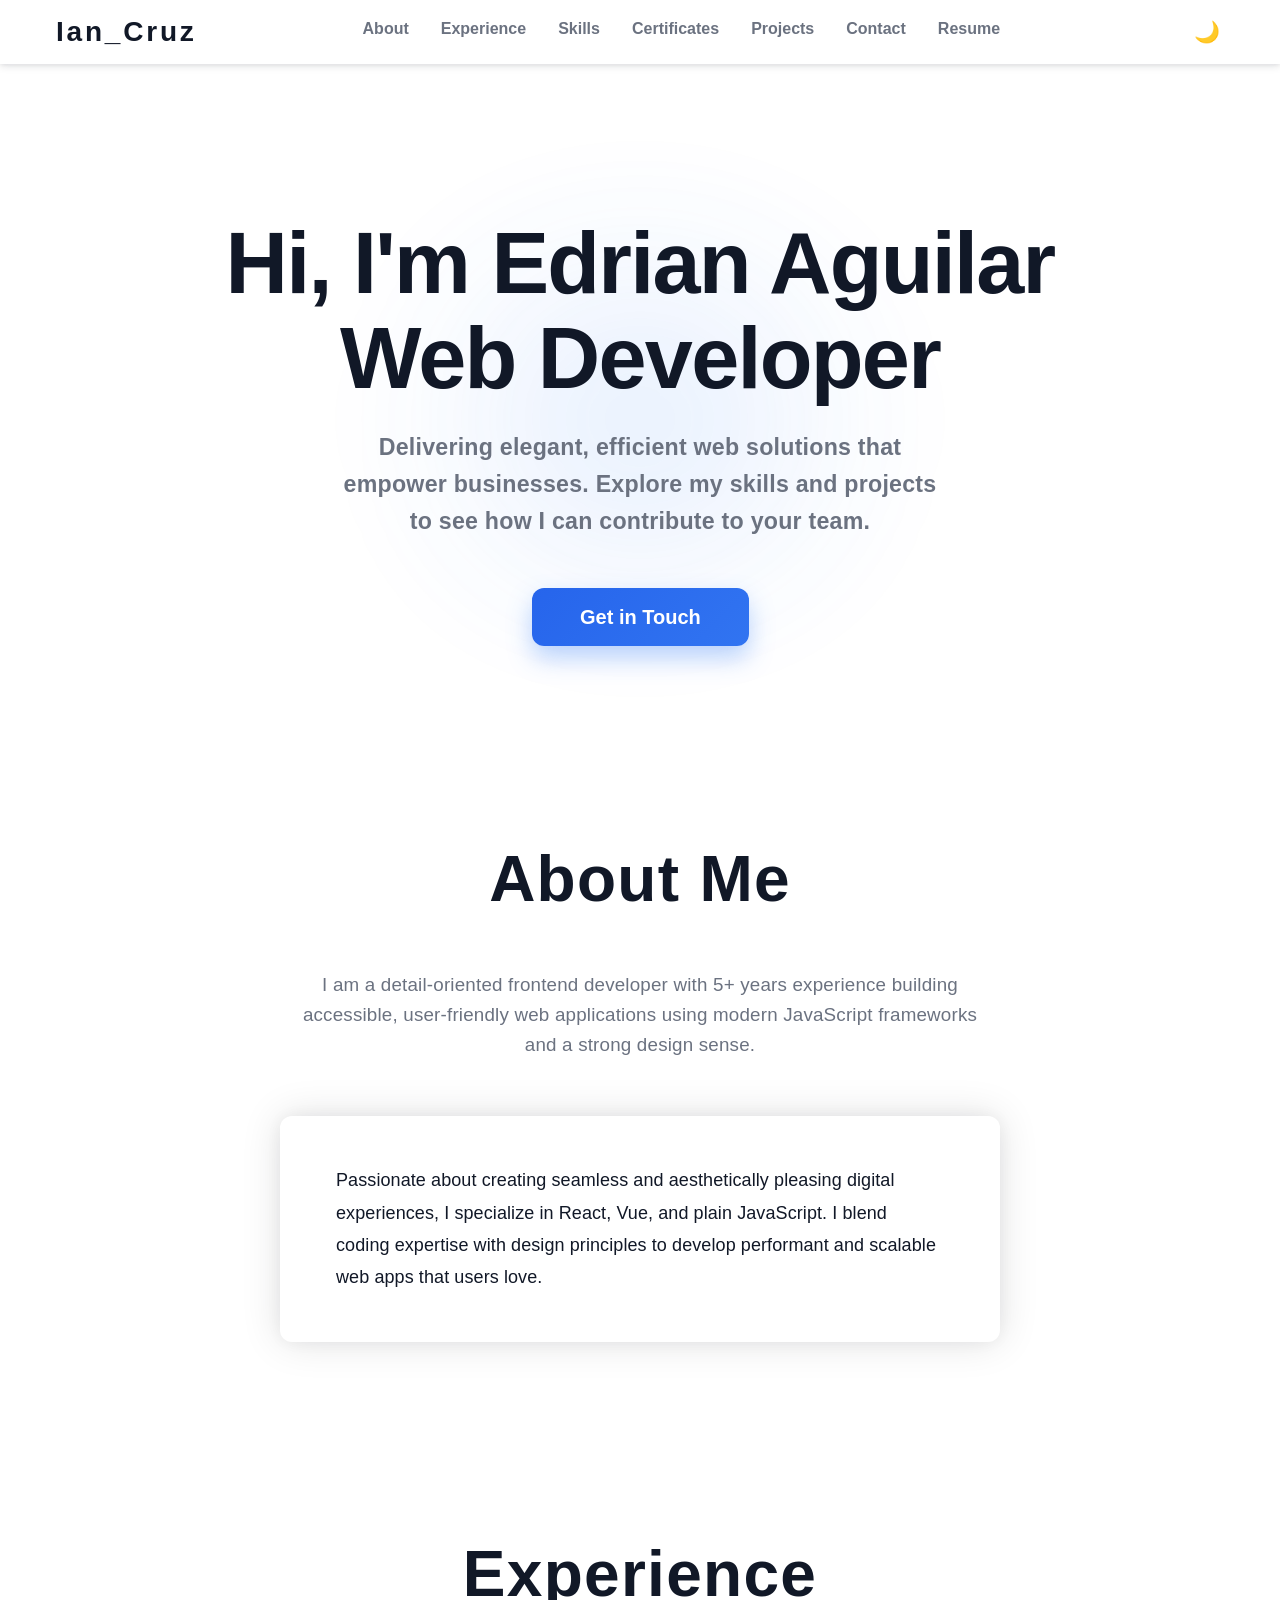
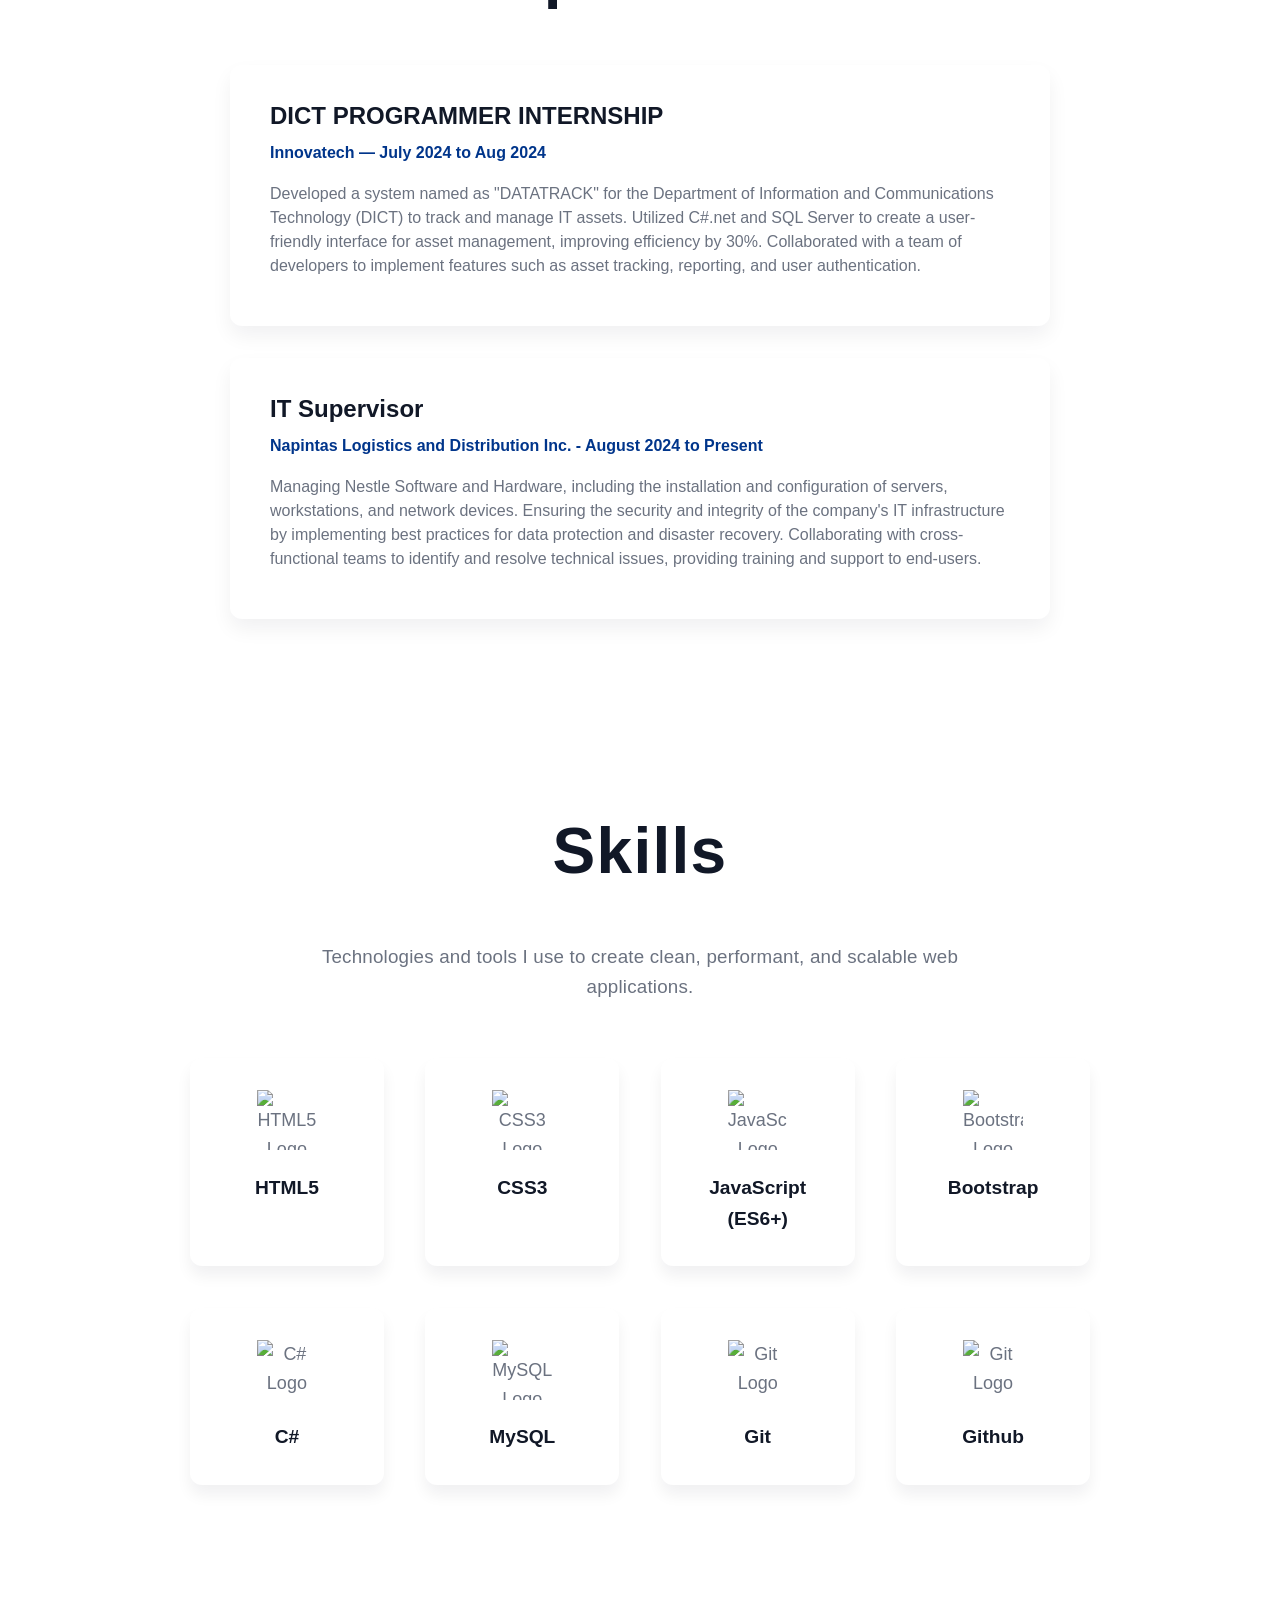
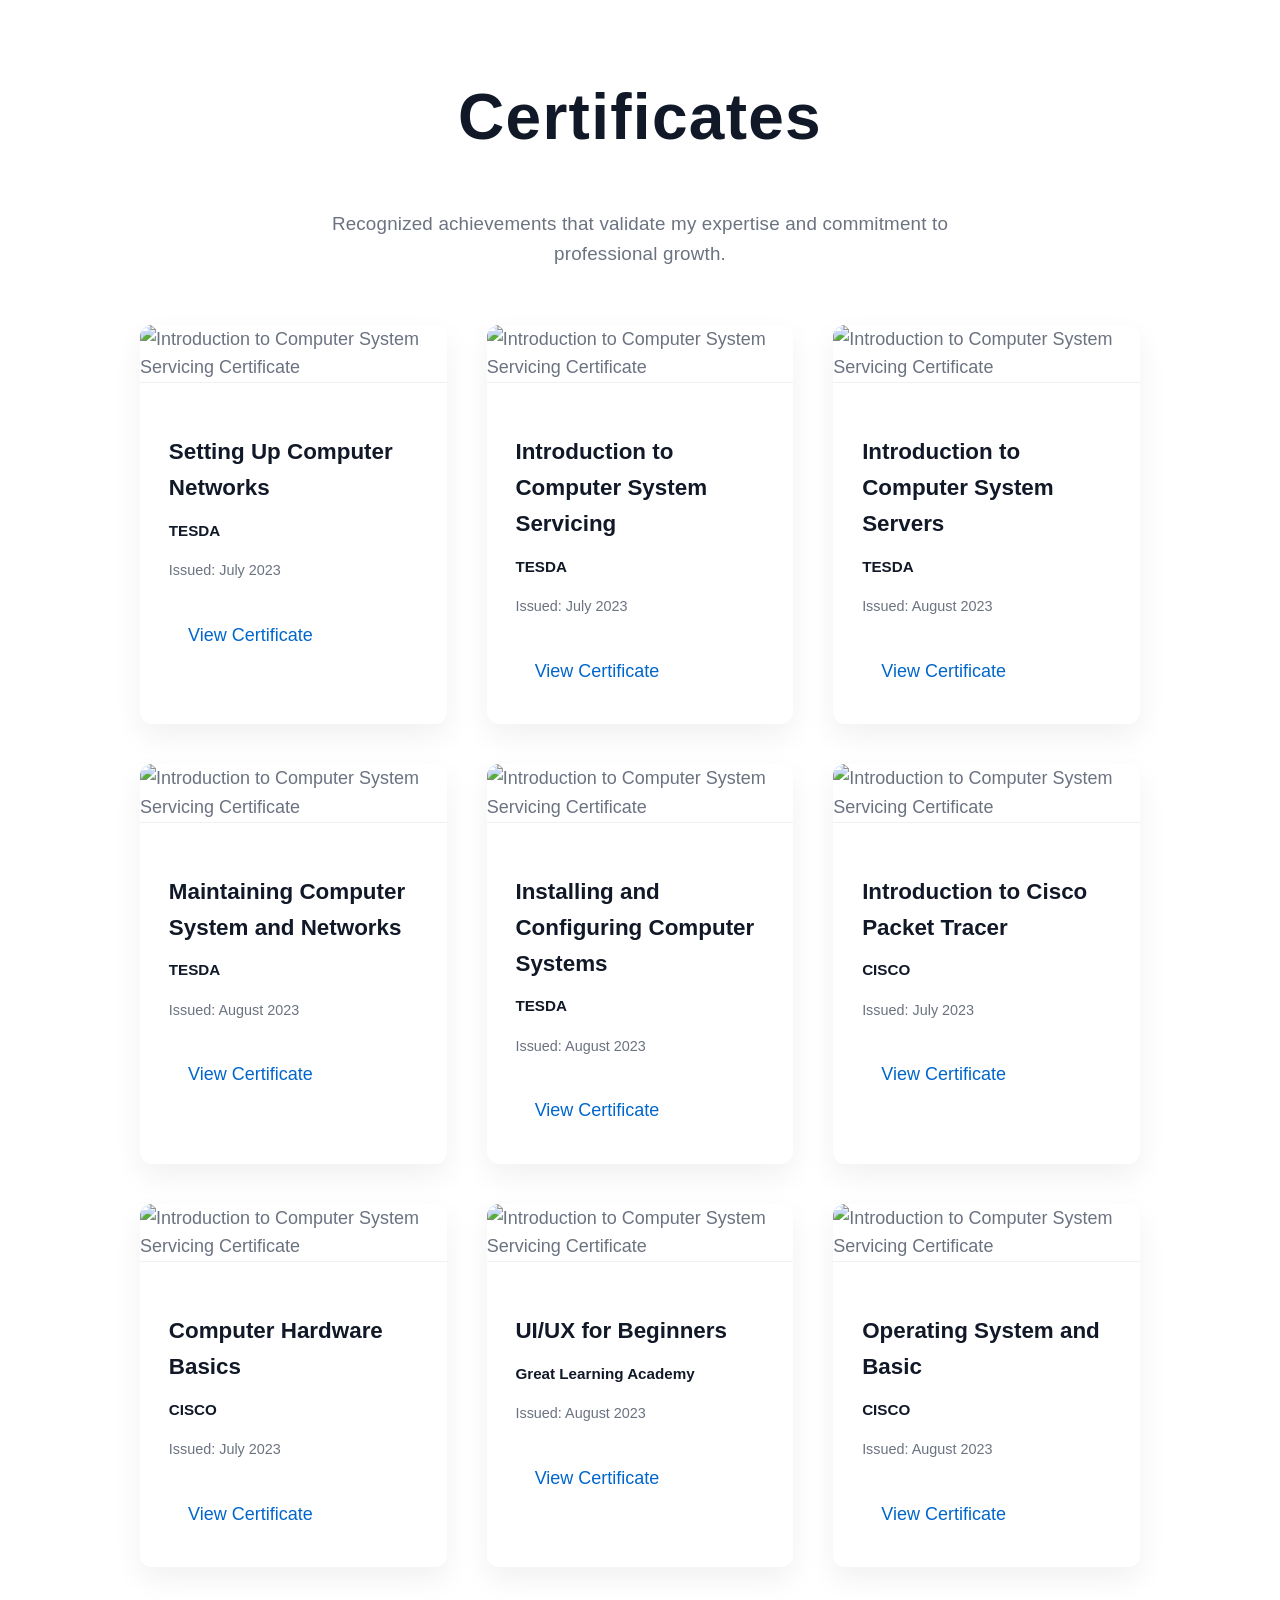
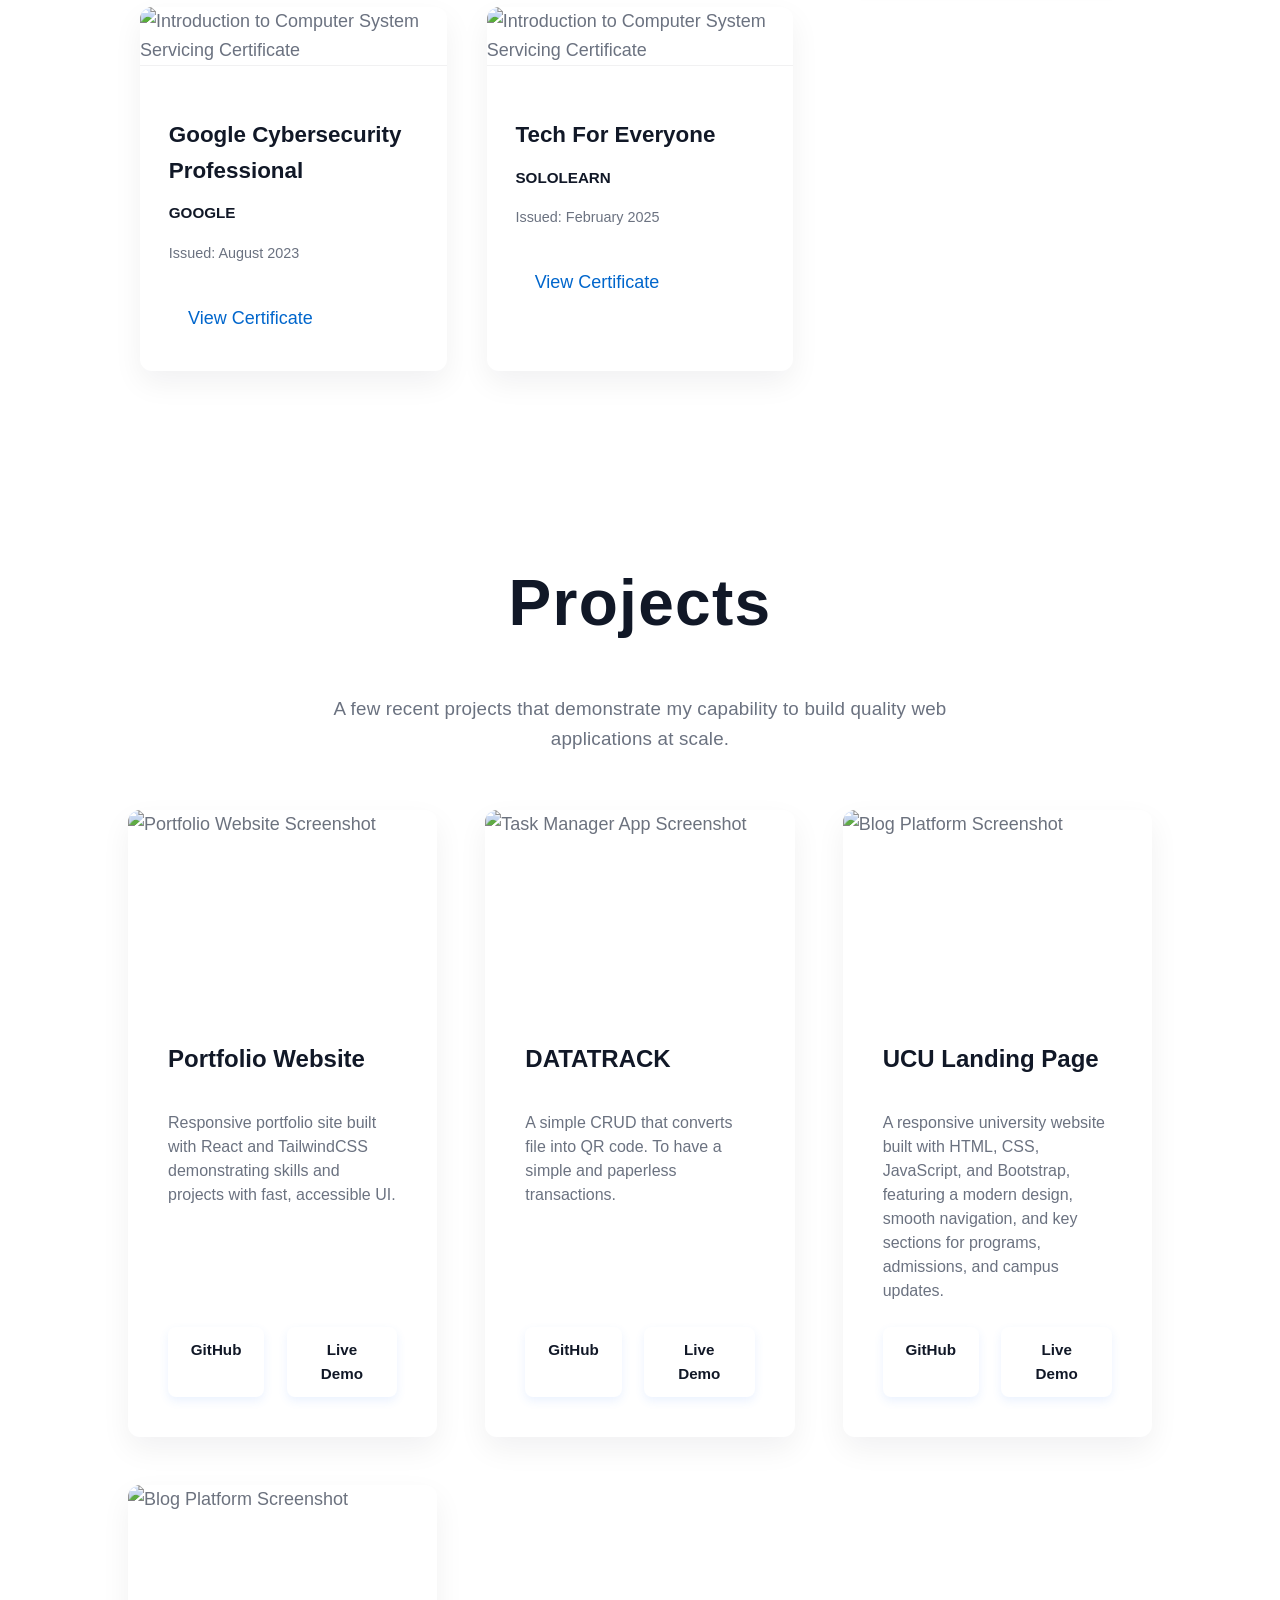
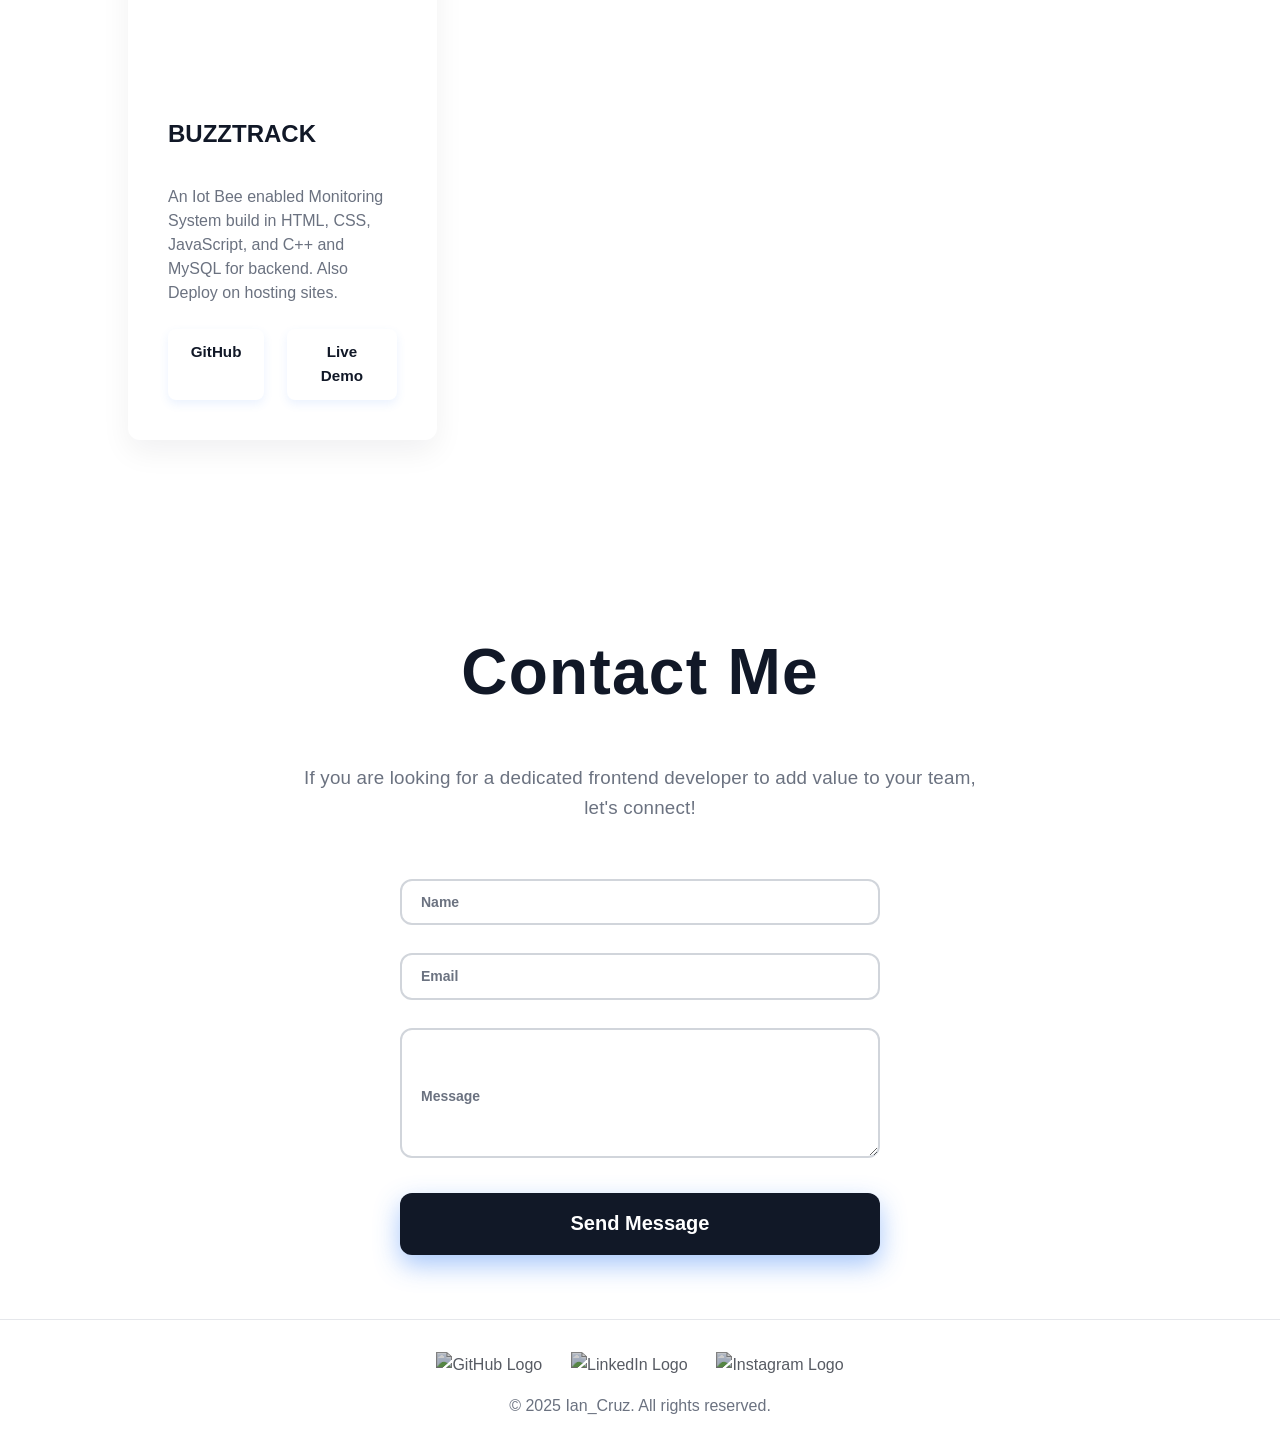
==== index.html @ 170558cf "Add files via upload" ====
<!DOCTYPE html>
<html lang="en">
<head>
  <meta charset="UTF-8" />
  <meta name="viewport" content="width=device-width, initial-scale=1" />
  <title>Edrian Aguilar Portfolio</title>
  <link rel="stylesheet" href="style.css">
  <style>

  </style>
</head>
<body>
  <!-- Scroll Progress Bar -->
  <div id="progress-bar"></div>

  <!-- Particle Background -->
  <div class="particle-background"></div>

  <header>
    <nav role="navigation" aria-label="Primary Navigation">
      <div class="logo" tabindex="0">Ian_Cruz</div>
      <div class="nav-links">
        <a href="#about" tabindex="0">About</a>
        <a href="#experience" tabindex="0">Experience</a>
        <a href="#skills" tabindex="0">Skills</a>
        <a href="#certificates" tabindex="0">Certificates</a>
        <a href="#projects" tabindex="0">Projects</a>
        <a href="#contact" tabindex="0">Contact</a>
        <a href="Resume.html">Resume</a>

      </div>
      <button class="theme-toggle" aria-label="Toggle dark/light theme" title="Toggle dark/light theme" type="button" id="themeToggle" aria-pressed="false">🌙</button>
    </nav>
  </header>

  <main>
    <section class="hero container" id="hero" role="region" aria-label="Hero Section">
      <h1>Hi, I'm Edrian Aguilar <br> Web Developer</h1>
      <p>Delivering elegant, efficient web solutions that empower businesses. Explore my skills and projects to see how I can contribute to your team.</p>
      <button class="btn-primary" onclick="document.getElementById('contact').scrollIntoView({behavior: 'smooth'})" aria-label="Contact Me Button">Get in Touch</button>
    </section>

    <section id="about" role="region" aria-label="About Me Section" tabindex="0">
      <h2>About Me</h2>
      <p class="section-description">I am a detail-oriented frontend developer with 5+ years experience building accessible, user-friendly web applications using modern JavaScript frameworks and a strong design sense.</p>
      <div class="about-card" tabindex="0">
        Passionate about creating seamless and aesthetically pleasing digital experiences, I specialize in React, Vue, and plain JavaScript. I blend coding expertise with design principles to develop performant and scalable web apps that users love.
      </div>
    </section>

    <section id="experience" role="region" aria-label="Professional Experience Section" tabindex="0">
      <h2>Experience</h2>
      <div class="experience-grid">
        <article class="experience-card" tabindex="0">
          <div class="experience-title">DICT PROGRAMMER INTERNSHIP</div>
          <div class="experience-subtitle">Innovatech — July 2024 to Aug 2024</div>
          <p class="experience-desc">
            Developed a system named as "DATATRACK" for the Department of Information and Communications Technology (DICT) to track and manage IT assets. Utilized C#.net and SQL Server to create a user-friendly interface for asset management, improving efficiency by 30%. Collaborated with a team of developers to implement features such as asset tracking, reporting, and user authentication.
          </p>
        </article>
        <article class="experience-card" tabindex="0">
          <div class="experience-title">IT Supervisor</div>
          <div class="experience-subtitle">Napintas Logistics and Distribution Inc. - August 2024 to Present</div>
          <p class="experience-desc">
            Managing Nestle Software and Hardware, including the installation and configuration of servers, workstations, and network devices. Ensuring the security and integrity of the company's IT infrastructure by implementing best practices for data protection and disaster recovery. Collaborating with cross-functional teams to identify and resolve technical issues, providing training and support to end-users.
          </p>
        </article>
      </div>
    </section>
    <!-- Skills Section -->
    <section id="skills" role="region" aria-label="Skills Section" tabindex="0">
      <h2>Skills</h2>
      <p class="section-description">Technologies and tools I use to create clean, performant, and scalable web applications.</p>
      <div class="skills-grid" aria-live="polite">
        <div class="skill-card" tabindex="0" aria-label="Skill: HTML5">
          <img src="Images/LOGO/html-5.png" alt="HTML5 Logo" class="skill-icon">
          <div class="skill-name">HTML5</div>
        </div>
        <div class="skill-card" tabindex="0" aria-label="Skill: CSS3">
          <img src="Images/LOGO/css-3.png" alt="CSS3 Logo" class="skill-icon">
          <div class="skill-name">CSS3</div>
        </div>
        <div class="skill-card" tabindex="0" aria-label="Skill: JavaScript">
            <img src="Images/LOGO/js.png" alt="JavaScript Logo" class="skill-icon">
            <div class="skill-name">JavaScript (ES6+)</div>
          </div>
          <div class="skill-card" tabindex="0" aria-label="Skill: Bootstrap">
            <img src="Images/LOGO/bootstrap.png" alt="Bootstrap Logo" class="skill-icon">
            <div class="skill-name">Bootstrap</div>
          </div>
          <div class="skill-card" tabindex="0" aria-label="Skill: C#">
            <img src="Images/LOGO/c-sharp.png" alt="C# Logo" class="skill-icon">
            <div class="skill-name">C#</div>
          </div>
          <div class="skill-card" tabindex="0" aria-label="Skill: MySQL">
            <img src="Images/LOGO/mysql.png" alt="MySQL Logo" class="skill-icon">
            <div class="skill-name">MySQL</div>
          </div>
          <div class="skill-card" tabindex="0" aria-label="Skill: Git">
            <img src="Images/LOGO/git.png" alt="Git Logo" class="skill-icon">
            <div class="skill-name">Git</div>
          </div>
          <div class="skill-card" tabindex="0" aria-label="Skill: Git">
            <img src="Images/LOGO//github1.png" alt="Git Logo" class="skill-icon">
            <div class="skill-name">Github</div>
          </div>

    </section>
    <!-- Certificates Section -->
    <section id="certificates" role="region" aria-label="Certificates Section" tabindex="0">
      <h2>Certificates</h2>
      <p class="section-description">Recognized achievements that validate my expertise and commitment to professional growth.</p>
      <div class="certificates-grid" aria-live="polite">
      <article class="certificate-card" tabindex="0">
        <img src="Images/CERTIFICATES/Setting Up Computer Networks.jpg" alt="Introduction to Computer System Servicing Certificate" class="certificate-image" loading="lazy">
        <div class="certificate-content">
          <h3 class="certificate-title">Setting Up Computer Networks</h3>
          <div class="certificate-issuer">
            <span>TESDA</span>
          </div>
          <div class="certificate-date">Issued: July 2023</div>
          <a href="#" class="certificate-link view-certificate" data-image="Images/CERTIFICATES/Setting Up Computer Networks.jpg" data-title="Setting Up Computer Networks" data-issuer="TESDA" data-date="July 2023">View Certificate</a>
        </div>
      </article>
    
      <article class="certificate-card" tabindex="0">
        <img src="Images/CERTIFICATES/CSS.jpg" alt="Introduction to Computer System Servicing Certificate" class="certificate-image" loading="lazy">
        <div class="certificate-content">
          <h3 class="certificate-title">Introduction to Computer System Servicing</h3>
          <div class="certificate-issuer">
            <span>TESDA</span>
          </div>
          <div class="certificate-date">Issued: July 2023</div>
          <a href="#" class="certificate-link view-certificate" data-image="Images/CERTIFICATES/CSS.jpg" data-title="Introduction to Computer System Servicing" data-issuer="TESDA" data-date="July 2023">View Certificate</a>
        </div>
      </article>

      <article class="certificate-card" tabindex="0">
        <img src="Images/CERTIFICATES/Setting Up Computer Servers.jpg" alt="Introduction to Computer System Servicing Certificate" class="certificate-image" loading="lazy">
        <div class="certificate-content">
          <h3 class="certificate-title">Introduction to Computer System Servers</h3>
          <div class="certificate-issuer">
            <span>TESDA</span>
          </div>
          <div class="certificate-date">Issued: August 2023</div>
          <a href="#" class="certificate-link view-certificate" data-image="Images/CERTIFICATES/Setting Up Computer Servers.jpg" data-title="Introduction to Computer System Servers" data-issuer="TESDA" data-date="August 2023">View Certificate</a>
        </div>
      </article>

      <article class="certificate-card" tabindex="0">
        <img src="Images/CERTIFICATES/Maintaining Computer Systems.jpg" alt="Introduction to Computer System Servicing Certificate" class="certificate-image" loading="lazy">
        <div class="certificate-content">
          <h3 class="certificate-title">Maintaining Computer System and Networks</h3>
          <div class="certificate-issuer">
            <span>TESDA</span>
          </div>
          <div class="certificate-date">Issued: August 2023</div>
          <a href="#" class="certificate-link view-certificate" data-image="Images/CERTIFICATES/Maintaining Computer Systems.jpg" data-title="Maintaining Computer System and Networks" data-issuer="TESDA" data-date="August 2023">View Certificate</a>
        </div>
      </article>

      <article class="certificate-card" tabindex="0">
        <img src="Images/CERTIFICATES/Maintaining Computer Systems.jpg" alt="Introduction to Computer System Servicing Certificate" class="certificate-image" loading="lazy">
        <div class="certificate-content">
          <h3 class="certificate-title">Installing and Configuring Computer Systems</h3>
          <div class="certificate-issuer">
            <span>TESDA</span>
          </div>
          <div class="certificate-date">Issued: August 2023</div>
          <a href="#" class="certificate-link view-certificate" data-image="Images/CERTIFICATES/Maintaining Computer Systems.jpg" data-title="Installing and Configuring Computer Systems" data-issuer="TESDA" data-date="August 2023">View Certificate</a>
        </div>
      </article>
  
      <article class="certificate-card" tabindex="0">
        <img src="Images/CERTIFICATES/Introduction_to_Packet_Tracer_certificate_edrian-aguilar-lorma-edu_33f2a6fe-d48c-4f5b-aa4d-b4c667b31a2c_page-0001.jpg" alt="Introduction to Computer System Servicing Certificate" class="certificate-image" loading="lazy">
        <div class="certificate-content">
          <h3 class="certificate-title">Introduction to Cisco Packet Tracer</h3>
          <div class="certificate-issuer">
            <span>CISCO</span>
          </div>
          <div class="certificate-date">Issued: July 2023</div>
          <a href="#" class="certificate-link view-certificate" data-image="Images/CERTIFICATES/Introduction_to_Packet_Tracer_certificate_edrian-aguilar-lorma-edu_33f2a6fe-d48c-4f5b-aa4d-b4c667b31a2c_page-0001.jpg" data-title="Introduction to Cisco Packet Tracer" data-issuer="CISCO" data-date="July 2023">View Certificate</a>
        </div>
      </article>
      
      <article class="certificate-card" tabindex="0">
        <img src="Images/CERTIFICATES/Computer_Hardware_Basics_certificate_edrian-aguilar-lorma-edu_0a683fb4-3116-498e-9bf9-512137d5e52d_page-0001.jpg" alt="Introduction to Computer System Servicing Certificate" class="certificate-image" loading="lazy">
        <div class="certificate-content">
          <h3 class="certificate-title">Computer Hardware Basics</h3>
          <div class="certificate-issuer">
            <span>CISCO</span>
          </div>
          <div class="certificate-date">Issued: July 2023</div>
          <a href="#" class="certificate-link view-certificate" data-image="Images/CERTIFICATES/Computer_Hardware_Basics_certificate_edrian-aguilar-lorma-edu_0a683fb4-3116-498e-9bf9-512137d5e52d_page-0001.jpg" data-title="Computer Hardware Basics" data-issuer="CISCO" data-date="July 2023">View Certificate</a>
        </div>
      </article>

      <article class="certificate-card" tabindex="0">
        <img src="Images/CERTIFICATES/UIUX.jpg" alt="Introduction to Computer System Servicing Certificate" class="certificate-image" loading="lazy">
        <div class="certificate-content">
          <h3 class="certificate-title">UI/UX for Beginners</h3>
          <div class="certificate-issuer">
            <span>Great Learning Academy</span>
          </div>
          <div class="certificate-date">Issued: August 2023</div>
          <a href="#" class="certificate-link view-certificate" data-image="Images/CERTIFICATES/UIUX.jpg" data-title="UI/UX for Beginners" data-issuer="Great Learning Academy" data-date="August 2023">View Certificate</a>
        </div>
      </article>

      <article class="certificate-card" tabindex="0">
        <img src="Images/CERTIFICATES/OperatingSystemsBasicsUpdate20250323-26-9rfta1_page-0001.jpg" alt="Introduction to Computer System Servicing Certificate" class="certificate-image" loading="lazy">
        <div class="certificate-content">
          <h3 class="certificate-title">Operating System and Basic</h3>
          <div class="certificate-issuer">
            <span>CISCO</span>
          </div>
          <div class="certificate-date">Issued: August 2023</div>
          <a href="#" class="certificate-link view-certificate" data-image="Images/CERTIFICATES/OperatingSystemsBasicsUpdate20250323-26-9rfta1_page-0001.jpg" data-title="Operating System and Basic" data-issuer="TESDA" data-date="March 2025">View Certificate</a>
        </div>
      </article>

      <article class="certificate-card" tabindex="0">
        <img src="Images/CERTIFICATES/Google Cybersecurity Professional Certificate _page-0001.jpg" alt="Introduction to Computer System Servicing Certificate" class="certificate-image" loading="lazy">
        <div class="certificate-content">
          <h3 class="certificate-title">Google Cybersecurity Professional</h3>
          <div class="certificate-issuer">
            <span>GOOGLE</span>
          </div>
          <div class="certificate-date">Issued: August 2023</div>
          <a href="#" class="certificate-link view-certificate" data-image="Images/CERTIFICATES/Google Cybersecurity Professional Certificate _page-0001.jpg" data-title="Google Cybersecurity Professional" data-issuer="TESDA" data-date="March 2023">View Certificate</a>
        </div>
      </article>

      <article class="certificate-card" tabindex="0">
        <img src="Images/CERTIFICATES/TEXH FOR EVERYONE.JPG" alt="Introduction to Computer System Servicing Certificate" class="certificate-image" loading="lazy">
        <div class="certificate-content">
          <h3 class="certificate-title">Tech For Everyone</h3>
          <div class="certificate-issuer">
            <span>SOLOLEARN</span>
          </div>
          <div class="certificate-date">Issued: February 2025</div>
          <a href="#" class="certificate-link view-certificate" data-image="Images/CERTIFICATES/TEXH FOR EVERYONE.JPG" data-title="Tech For Everyone" data-issuer="TESDA" data-date="February 2025">View Certificate</a>
        </div>
      </article>

      </div>
    </section>
    <!-- Projects Section -->
    <section id="projects" role="region" aria-label="Projects Section" tabindex="0">
      <h2>Projects</h2>
      <p class="section-description">A few recent projects that demonstrate my capability to build quality web applications at scale.</p>
      <div class="projects-grid" aria-live="polite">
        <article class="project-card" tabindex="0" aria-label="Project: Portfolio Website">
          <img src="Images/FRONT PAGE/Portfoliopng.png" alt="Portfolio Website Screenshot" class="project-image" loading="lazy" />
          <div class="project-content">
            <h3 class="project-title">Portfolio Website</h3>
            <p class="project-desc">Responsive portfolio site built with React and TailwindCSS demonstrating skills and projects with fast, accessible UI.</p>
            <div class="project-links">
              <a href="https://github.com/ed12134/Ian_Base-main/tree/main/Ian_Base-main" target="_blank" rel="noopener" class="project-link" aria-label="View Portfolio Website GitHub Repository">GitHub</a>
              <a href="404.html" target="_blank" rel="noopener" class="project-link" aria-label="Visit Portfolio Website Live Demo">Live Demo</a>
            </div>
          </div>
        </article>

        <article class="project-card" tabindex="0" aria-label="Project: Task Manager App">
          <img src="Images/FRONT PAGE/DATATRACK.png" alt="Task Manager App Screenshot" class="project-image" loading="lazy" />
          <div class="project-content">
            <h3 class="project-title">DATATRACK</h3>
            <p class="project-desc">A simple CRUD that converts file into QR code. To have a simple and paperless transactions.</p>
            <div class="project-links">
              <a href="https://github.com/ed12134/Ian_Base-main/tree/main/Ian_Base-main" target="_blank" rel="noopener" class="project-link" aria-label="View Task Manager App GitHub Repository">GitHub</a>
              <a href="404.html" target="_blank" rel="noopener" class="project-link" aria-label="Visit Task Manager App Live Demo">Live Demo</a>
            </div>
          </div>
        </article>

        <article class="project-card" tabindex="0" aria-label="Project: Blog Platform">
          <img src="Images/FRONT PAGE/UCU MOCKUP.png" alt="Blog Platform Screenshot" class="project-image" loading="lazy" />
          <div class="project-content">
            <h3 class="project-title">UCU Landing Page</h3>
            <p class="project-desc">A responsive university website built with HTML, CSS, JavaScript, and Bootstrap, featuring a modern design, smooth navigation, and key sections for programs, admissions, and campus updates.</p>
            <div class="project-links">
              <a href="https://github.com/johndenzel/firebase-php_full_codes" target="_blank" rel="noopener" class="project-link" aria-label="View Blog Platform GitHub Repository">GitHub</a>
              <a href="404.html" target="_blank" rel="noopener" class="project-link" aria-label="Visit Blog Platform Live Demo">Live Demo</a>
            </div>
          </div>
        </article>
        
        <article class="project-card" tabindex="0" aria-label="Project: Blog Platform">
          <img src="Images/FRONT PAGE/BUZZTRACK.png" alt="Blog Platform Screenshot" class="project-image" loading="lazy" />
          <div class="project-content">
            <h3 class="project-title">BUZZTRACK</h3>
            <p class="project-desc">An Iot Bee enabled Monitoring System build in HTML, CSS, JavaScript, and C++ and MySQL for backend. Also Deploy on hosting sites.</p>
            <div class="project-links">
              <a href="https://github.com/ed12134/BuzzTrack_2024" target="_blank" rel="noopener" class="project-link" aria-label="View Blog Platform GitHub Repository">GitHub</a>
              <a href="404.html" target="_blank" rel="noopener" class="project-link" aria-label="Visit Blog Platform Live Demo">Live Demo</a>
            </div>
          </div>
        </article>
      </div>
    </section>

    <section id="contact" role="region" aria-label="Contact Section" tabindex="0">
      <h2>Contact Me</h2>
      <p class="section-description">If you are looking for a dedicated frontend developer to add value to your team, let's connect!</p>
      <form class="contact-form" onsubmit="handleSubmit(event)" novalidate>
        <div class="form-field">
          <input type="text" id="name" name="name" required placeholder=" " aria-required="true" aria-describedby="nameHelp" />
          <label for="name">Name</label>
        </div>
        <div class="form-field">
          <input type="email" id="email" name="email" required placeholder=" " aria-required="true" aria-describedby="emailHelp" />
          <label for="email">Email</label>
        </div>
        <div class="form-field">
          <textarea id="message" name="message" required placeholder=" " rows="5" aria-required="true" aria-describedby="messageHelp"></textarea>
          <label for="message">Message</label>
        </div>
        <button type="submit" class="btn-submit" aria-label="Send Message Button">Send Message</button>
      </form>
    </section>
  </main>
  <script>
    
// Updated smooth scroll script to exclude external links
    document.querySelectorAll('nav a').forEach(link => {
      link.addEventListener('click', e => {
        // Skip if it's an external link or has target="_blank"
        if (link.href.startsWith('http') || link.target === '_blank' || link.getAttribute('href').startsWith('mailto:')) {
          return;
        }
        
        e.preventDefault();
        const targetId = link.getAttribute('href').substring(1);
        const target = document.getElementById(targetId);
        if (target) {
          target.scrollIntoView({ behavior: 'smooth' });
          target.focus({preventScroll:true});
        }
      });
    });

    // Theme toggler: toggle dark/light theme with localStorage persistence
    const themeToggleBtn = document.getElementById('themeToggle');
    const prefersDarkScheme = window.matchMedia('(prefers-color-scheme: dark)');
    
    function setTheme(theme) {
      if (theme === 'dark') {
        document.documentElement.setAttribute('data-theme', 'dark');
        themeToggleBtn.textContent = '☀️';
        themeToggleBtn.setAttribute('aria-pressed', 'true');
      } else {
        document.documentElement.removeAttribute('data-theme');
        themeToggleBtn.textContent = '🌙';
        themeToggleBtn.setAttribute('aria-pressed', 'false');
      }
      localStorage.setItem('theme', theme);
    }
    
    function toggleTheme() {
      const currentTheme = localStorage.getItem('theme') || 
                         (prefersDarkScheme.matches ? 'dark' : 'light');
      setTheme(currentTheme === 'dark' ? 'light' : 'dark');
    }
    
    // Initialize theme
    const savedTheme = localStorage.getItem('theme');
    if (savedTheme) {
      setTheme(savedTheme);
    } else if (prefersDarkScheme.matches) {
      setTheme('dark');
    } else {
      setTheme('light');
    }
    
    themeToggleBtn.addEventListener('click', toggleTheme);

    // Contact form submission handler
    function handleSubmit(event) {
      event.preventDefault();
      const form = event.target;
      const name = form.name.value.trim();
      const email = form.email.value.trim();
      const message = form.message.value.trim();

      if (!name || !email || !message) {
        alert('Please fill out all fields before submitting.');
        return;
      }

      // Very basic email format validation
      const emailPattern = /^[^\s@]+@[^\s@]+\.[^\s@]+$/;
      if (!emailPattern.test(email)) {
        alert('Please enter a valid email address.');
        return;
      }

      alert('Thank you for reaching out, ' + name + '! Your message has been received.');
      form.reset();
    }
        // Certificate Modal functionality
    document.addEventListener('DOMContentLoaded', function() {
      // Get the modal
      const modal = document.getElementById("certificateModal");
      
      // Get all view certificate buttons
      const viewButtons = document.querySelectorAll(".view-certificate");
      
      // Get the modal elements
      const modalImg = document.getElementById("modalCertificateImage");
      const modalTitle = document.getElementById("modalTitle");
      const modalIssuer = document.getElementById("modalIssuer");
      const modalDate = document.getElementById("modalDate");
      const closeBtn = document.querySelector(".close");
      
      // When user clicks a view certificate button
      viewButtons.forEach(button => {
        button.addEventListener('click', function(e) {
          e.preventDefault();
          modal.style.display = "block";
          modalImg.src = this.getAttribute('data-image');
          modalImg.alt = this.getAttribute('data-title') + ' Certificate';
          modalTitle.textContent = this.getAttribute('data-title');
          modalIssuer.textContent = this.getAttribute('data-issuer');
          modalDate.textContent = this.getAttribute('data-date');
        });
      });
      
      // When user clicks on (x), close the modal
      closeBtn.onclick = function() {
        modal.style.display = "none";
      }
      
      // When user clicks anywhere outside of the modal, close it
      window.onclick = function(event) {
        if (event.target == modal) {
          modal.style.display = "none";
        }
      }
      
      // Close modal when pressing Escape key
      document.addEventListener('keydown', function(event) {
        if (event.key === "Escape" && modal.style.display === "block") {
          modal.style.display = "none";
        }
      });
    });
  </script>

<footer>
  <div class="social-links" role="region" aria-label="Social Media Links">
    <a href="https://github.com/ed12134" target="_blank" rel="noopener" aria-label="GitHub Profile" tabindex="0">
      <img src="Images/LOGO/github1.png" alt="GitHub Logo" class="social-icon">
    </a>
    <a href="https://www.linkedin.com/in/edrian-aguilar-0b2007270/" target="_blank" rel="noopener" aria-label="LinkedIn Profile" tabindex="0">
      <img src="Images/LOGO/linkedin.png" alt="LinkedIn Logo" class="social-icon">
    </a>
    <a href="https://www.instagram.com/ian._cruz/#" target="_blank" rel="noopener" aria-label="Instagram Profile" tabindex="0">
      <img src="Images/LOGO/facebook.png" alt="Instagram Logo" class="social-icon">
    </a>
  </div>
  &copy; 2025 Ian_Cruz. All rights reserved.
</footer>
---- style.css ----
:root {
      --color-bg: #ffffff;
      --color-text-primary: #111827;
      --color-text-secondary: #6b7280;
      --color-accent: #111827;
      --color-accent-hover: #00358b;
      --color-shadow-light: rgba(17, 24, 39, 0.06);
      --color-shadow-dark: rgba(17, 24, 39, 0.12);
      --radius: 12px;
      --transition: 0.3s cubic-bezier(0.4, 0, 0.2, 1);
      --spacing-xl: 5rem;
      --spacing-lg: 4rem;
      --spacing-md: 2.5rem;
      --spacing-sm: 1rem;
      --max-width: 1200px;

      --font-heading: 'Poppins', -apple-system  , BlinkMacSystemFont, 'Segoe UI', Roboto, Oxygen,
        Ubuntu, Cantarell, 'Open Sans', 'Helvetica Neue', sans-serif;
      --font-body: 'Inter', -apple-system, BlinkMacSystemFont, 'Segoe UI', Roboto,
        Oxygen, Ubuntu, Cantarell, 'Open Sans', 'Helvetica Neue', sans-serif;
    }
    html[data-theme="dark"] {
      --color-bg: #111827;
      --color-text-primary: #40658a;
      --color-text-secondary: #9ca3af;
      --color-accent: #3b82f6;
      --color-accent-hover: #2c78d4;
      --color-shadow-light: rgba(65, 57, 57, 0.06);
      --color-shadow-dark: rgba(191, 168, 168, 0.12);
    }

    @import url('https://fonts.googleapis.com/css2?family=Inter&family=Poppins:wght@600;700;800&display=swap');

    /* Reset & Base */
    *, *::before, *::after {
      box-sizing: border-box;
    }

    body {
      margin: 0;
      background: var(--color-bg);
      color: var(--color-text-secondary);
      font-family: var(--font-body);
      font-size: 18px;
      line-height: 1.6;
      -webkit-font-smoothing: antialiased;
      -moz-osx-font-smoothing: grayscale;
      transition: background-color var(--transition), color var(--transition);
    }

    a {
      color: inherit;
      text-decoration: none;
      transition: color var(--transition);
      outline-offset: 3px;
    }
    a:hover,
    a:focus {
      color: var(--color-accent-hover);
      outline: 2px solid var(--color-accent-hover);
      outline-offset: 4px;
    }

    /* Container */
    .container {
      max-width: var(--max-width);
      margin-left: auto;
      margin-right: auto;
      padding-left: 1rem;
      padding-right: 1rem;
    }

    /* Header */
    header {
      position: sticky;
      top: 0;
      background: var(--color-bg);
      box-shadow: 0 1px 4px var(--color-shadow-light), 0 2px 8px var(--color-shadow-dark);
      z-index: 1000;
      font-family: var(--font-heading);
      user-select: none;
    }
    nav {
      display: flex;
      justify-content: space-between;
      align-items: center;
      height: 64px;
      padding: 0 1rem;
      max-width: var(--max-width);
      margin: 0 auto;
    }
    .logo {
      font-weight: 800;
      font-size: 1.75rem;
      color: var(--color-accent);
      letter-spacing: 0.1em;
      cursor: default;
    }
    .nav-links {
      display: flex;
      gap: 2rem;
      font-weight: 700;
      font-size: 1rem;
      color: var(--color-text-secondary);
    }
    .nav-links a {
      position: relative;
      padding-bottom: 4px;
      border-bottom: 2px solid transparent;
      transition: all var(--transition);
    }
    .nav-links a:hover,
    .nav-links a:focus {
      color: var(--color-accent);
      border-bottom-color: var(--color-accent);
      outline-offset: 3px;
    }
    .theme-toggle {
      margin-left: 1.5rem;
      background: none;
      border: none;
      cursor: pointer;
      font-size: 1.3rem;
      color: var(--color-text-secondary);
      transition: color var(--transition), transform var(--transition);
      display: flex;
      align-items: center;
      padding: 4px;
      border-radius: 8px;
      user-select: none;
    }
    .theme-toggle:hover,
    .theme-toggle:focus {
      color: var(--color-accent-hover);
      outline: none;
      transform: scale(1.1);
    }

    /* Hero */
    .hero {
      text-align: center;
      padding: var(--spacing-xl) 1rem var(--spacing-lg);
      font-family: var(--font-heading);
      color: var(--color-text-primary);
      position: relative;
      overflow: visible;
    }
    .hero::before {
      content: "";
      position: absolute;
      inset: 0;
      max-width: 600px;
      margin: auto;
      height: 350px;
      background: radial-gradient(circle at center, rgba(59,130,246,0.15) 20%, transparent 70%);
      filter: blur(80px);
      z-index: -1;
      border-radius: 50%;
      opacity: 0.8;
      transform: translateY(2rem);
    }
    .hero h1 {
      font-size: 4.8rem;
      font-weight: 700;
      margin-bottom: 1rem;
      line-height: 1.1;
      max-width: 850px;
      margin-left: auto;
      margin-right: auto;
      letter-spacing: -0.02em;
      user-select:none;
    }
    .hero p {
      font-weight: 600;
      font-size: 1.45rem;
      margin-bottom: 3rem;
      color: var(--color-text-secondary);
      max-width: 600px;
      margin-left: auto;
      margin-right: auto;
      letter-spacing: 0.01em;
      user-select:none;
    }
    .btn-primary {
      background: linear-gradient(135deg, #2563eb 0%, #3b82f6 100%);
      color: #fff;
      padding: 1.1rem 3rem;
      font-weight: 700;
      border: none;
      border-radius: var(--radius);
      cursor: pointer;
      font-size: 1.25rem;
      box-shadow: 0 12px 24px rgba(59, 130, 246, 0.35);
      transition: background-position 0.4s ease, box-shadow var(--transition), transform var(--transition);
      user-select: none;
      background-size: 200% 200%;
      background-position: left center;
      will-change: background-position, box-shadow, transform;
    }
    .btn-primary:hover,
    .btn-primary:focus {
      background-position: right center;
      box-shadow: 0 15px 30px rgba(59, 130, 246, 0.5);
      transform: scale(1.06);
      outline: none;
    }

    /* Sections */
    section {
      padding-top: var(--spacing-lg);
      padding-bottom: var(--spacing-lg);
    }
    section > h2 {
      font-family: var(--font-heading);
      font-weight: 800;
      font-size: 3.5rem;
      color: var(--color-text-primary);
      margin-bottom: 2.5rem;
      text-align: center;
      letter-spacing: 0.02em;
      user-select:none;
    }
    .section-description {
      max-width: 700px;
      margin-left: auto;
      margin-right: auto;
      font-weight: 500;
      font-size: 1.175rem;
      color: var(--color-text-secondary);
      text-align: center;
      margin-bottom: 3.5rem;
      user-select:none;
      letter-spacing: 0.01em;
    }

    /* About */
    .about-card {
      background: var(--color-bg);
      border-radius: var(--radius);
      box-shadow:
        0 0 20px var(--color-shadow-light),
        0 0 40px var(--color-shadow-dark);
      max-width: 720px;
      margin: 0 auto;
      padding: 3rem 3.5rem;
      font-size: 1.125rem;
      line-height: 1.8;
      color: var(--color-text-primary);
      font-weight: 500;
      letter-spacing: 0.005em;
      user-select: text;
      transition: box-shadow 0.3s ease;
    }
    .about-card:hover,
    .about-card:focus-within {
      box-shadow:
        0 0 32px rgba(59, 130, 246, 0.3),
        0 0 48px rgba(59, 130, 246, 0.4);
      outline: none;
    }

    /* Experience */
    .experience-grid {
      max-width: 820px;
      margin-left: auto;
      margin-right: auto;
      display: flex;
      flex-direction: column;
      gap: 2rem;
    }
    .experience-card {
      background: var(--color-bg);
      border-radius: var(--radius);
      box-shadow:
        0 10px 20px var(--color-shadow-light);
      padding: 2rem 2.5rem;
      transition: box-shadow var(--transition);
      cursor: default;
      user-select: none;
    }
    .experience-card:hover,
    .experience-card:focus {
      box-shadow:
        0 18px 45px rgba(59, 130, 246, 0.3);
      outline: none;
      transform: translateY(-3px);
    }
    .experience-title {
      font-family: var(--font-heading);
      font-weight: 700;
      font-size: 1.5rem;
      color: var(--color-text-primary);
      margin-bottom: 0.3rem;
      user-select:none;
    }
    .experience-subtitle {
      font-weight: 600;
      font-size: 1rem;
      color: var(--color-accent-hover);
      margin-bottom: 0.8rem;
      user-select:none;
    }
    .experience-desc {
      font-weight: 500;
      font-size: 1rem;
      color: var(--color-text-secondary);
      line-height: 1.5;
      user-select:text;
    }

    /* Skills */
    /* Skills */
    .skills-grid {
      display: grid;
      grid-template-columns: repeat(auto-fit,minmax(160px,1fr));
      gap: 2.6rem;
      max-width: 900px;
      margin-left: auto;
      margin-right: auto;
    }

    .skill-card {
      background: var(--color-bg);
      border-radius: var(--radius);
      box-shadow: 0 10px 15px var(--color-shadow-light);
      padding: 2rem 1.5rem;
      text-align: center;
      cursor: default;
      transition: box-shadow var(--transition) ease-in-out, transform var(--transition);
      user-select: none;
      display: flex;
      flex-direction: column;
      align-items: center;
    }

    .skill-icon {
      width: 60px;
      height: 60px;
      margin-bottom: 1.4rem;
      object-fit: contain;
      transition: transform 0.3s ease;
    }

    .skill-name {
      font-weight: 700;
      font-size: 1.2rem;
      color: var(--color-text-primary);
      user-select: none;
    }

    .skill-card:hover .skill-icon,
    .skill-card:focus .skill-icon {
      transform: scale(1.1);
    }

    /* Certificates */
    .certificates-grid {
      display: grid;
      grid-template-columns: repeat(auto-fit, minmax(300px, 1fr));
      gap: 2.5rem;
      max-width: 1000px;
      margin: 0 auto;
    }
    
    .certificate-card {
      background: var(--color-bg);
      border-radius: var(--radius);
      box-shadow: 
        0 12px 30px var(--color-shadow-light);
      overflow: hidden;
      transition: 
        box-shadow var(--transition),
        transform var(--transition);
      cursor: default;
      user-select: none;
    }
    
    .certificate-card:hover,
    .certificate-card:focus-within {
      box-shadow:
        0 18px 60px rgba(59, 130, 246, 0.3);
      outline: none;
      transform: translateY(-5px);
    }
    
    .certificate-image {
      width: 100%;
      height: 200px;
      object-fit: cover;
      border-bottom: 1px solid var(--color-shadow-light);
    }
    
    .certificate-content {
      padding: 1.8rem;
    }
    
    .certificate-title {
      font-family: var(--font-heading);
      font-weight: 800;
      font-size: 1.4rem;
      color: var(--color-text-primary);
      margin-bottom: 0.8rem;
    }
    
    .certificate-issuer {
      display: flex;
      align-items: center;
      gap: 0.5rem;
      font-weight: 600;
      font-size: 0.95rem;
      color: var(--color-accent);
      margin-bottom: 1rem;
    }
    
    .certificate-date {
      font-size: 0.9rem;
      color: var(--color-text-secondary);
      margin-bottom: 1.2rem;
    }
    
    .certificate-link {
      display: inline-flex;
      align-items: center;
      gap: 0.5rem;
      color: var(--color-accent);
      font-weight: 700;
      padding: 0.6rem 1.2rem;
      border-radius: 8px;
      transition: 
        background-color var(--transition),
        color var(--transition);
    }
    
    .certificate-link:hover,
    .certificate-link:focus {
      background-color: var(--color-accent);
      color: #fff;
      outline: none;
    }

    /* Projects */
    .projects-grid {
      display: grid;
      gap: 3rem;
      grid-template-columns: repeat(auto-fit,minmax(300px,1fr));
      max-width: 1024px;
      margin-left: auto;
      margin-right: auto;
    }
    .project-card {
      background: var(--color-bg);
      border-radius: var(--radius);
      box-shadow:
        0 12px 30px var(--color-shadow-light);
      overflow: hidden;
      display: flex;
      flex-direction: column;
      transition: box-shadow var(--transition);
      user-select: none;
      cursor: default;
    }
    .project-card:hover,
    .project-card:focus-within {
      box-shadow:
        0 18px 60px rgba(59, 130, 246, 0.3);
      outline: none;
      transform: translateY(-3px);
    }
    .project-image {
      width: 100%;
      aspect-ratio: 16 / 9;
      object-fit: cover;
      display: block;
      filter: grayscale(12%);
      transition: filter 0.3s ease;
    }
    .project-card:hover .project-image,
    .project-card:focus-within .project-image {
      filter: grayscale(0%);
      outline: none;
    }
    .project-content {
      padding: 2rem 2.5rem 2.5rem;
      flex-grow: 1;
      display: flex;
      flex-direction: column;
      justify-content: space-between;
      color: var(--color-text-primary);
    }
    .project-title {
      font-family: var(--font-heading);
      font-weight: 800;
      font-size: 1.5rem;
      margin-bottom: 1rem;
      color: var(--color-text-primary);
      user-select: none;
    }
    .project-desc {
      color: var(--color-text-secondary);
      font-size: 1rem;
      line-height: 1.5;
      flex-grow: 1;
      user-select: text;
      margin-bottom: 1.5rem;
      
    }
    .project-links {
      display: flex;
      justify-content: center;
      text-align: center;
      gap: 1.4rem;
      
    }
    .project-link {
      color: var(--color-accent);
      font-weight: 700;
      font-size: 0.95rem;
      border-radius: 8px;
      padding: 0.55rem 1.3rem;
      border: 2px solid transparent;
      user-select: none;
      transition: background-color var(--transition), color var(--transition), border-color var(--transition), transform var(--transition);
      box-shadow: 0 4px 10px rgba(59, 130, 246, 0.1);
      justify-content: center;
      text-align: center;
      
    }
    .project-link:hover,
    .project-link:focus {
      background-color: var(--color-accent);
      color: #fff;
      border-color: var(--color-accent);
      outline: none;
      transform: scale(1.05);
    }

    /* Contact */
    .contact-form {
      max-width: 480px;
      margin-left: auto;
      margin-right: auto;
      display: flex;
      flex-direction: column;
      gap: 1.75rem;
      user-select: none;
    }
    .form-field {
      position: relative;
      font-size: 1rem;
      font-weight: 500;
    }
    label {
      position: absolute;
      top: 50%;
      left: 14px;
      transform: translateY(-50%);
      pointer-events: none;
      color: var(--color-text-secondary);
      transition: all 0.25s cubic-bezier(0.4, 0, 0.2, 1);
      background: var(--color-bg);
      padding: 0 7px;
      font-weight: 700;
      font-size: 0.875rem;
      user-select: none;
    }
    input[type="text"],
    input[type="email"],
    textarea {
      width: 100%;
      border: 2px solid #d1d5db;
      border-radius: var(--radius);
      padding: 1.2rem 1rem 0.5rem 1rem;
      font-family: var(--font-body);
      font-weight: 700;
      color: var(--color-text-primary);
      resize: vertical;
      transition: border-color var(--transition);
      user-select: text;
      background: transparent;
    }
    input[type="text"]:focus,
    input[type="email"]:focus,
    textarea:focus {
      outline: none;
      border-color: var(--color-accent);
      box-shadow: 0 0 10px var(--color-accent-light, #3b82f6);
    }
    input[type="text"]:focus + label,
    input[type="text"]:not(:placeholder-shown) + label,
    input[type="email"]:focus + label,
    input[type="email"]:not(:placeholder-shown) + label,
    textarea:focus + label,
    textarea:not(:placeholder-shown) + label {
      top: 0.3rem;
      font-size: 0.7rem;
      color: var(--color-accent);
      font-weight: 800;
      transform: none;
    }
    textarea {
      min-height: 130px;
    }
    .btn-submit {
      background: var(--color-accent);
      color: #ffffff;
      padding: 1.2rem 3rem;
      font-weight: 800;
      border: none;
      border-radius: var(--radius);
      cursor: pointer;
      font-size: 1.25rem;
      transition: background-color var(--transition), box-shadow var(--transition), transform var(--transition);
      box-shadow: 0 10px 26px rgba(59, 130, 246, 0.45);
      user-select: none;
    }
    .btn-submit:hover,
    .btn-submit:focus {
      background-color: var(--color-accent-hover);
      box-shadow: 0 14px 38px rgba(59, 130, 246, 0.6);
      transform: scale(1.07);
      outline: none;
    }

        /* Footer */
    footer {
      text-align: center;
      padding: 2rem 1rem;
      font-size: 1rem;
      color: var(--color-text-secondary);
      border-top: 1px solid #e5e7eb;
      user-select: none;
      font-weight: 500;
    }

    .social-links {
      margin-bottom: 1rem;
      display: flex;
      justify-content: center;
      gap: 1.8rem;
      transition: color var(--transition);
    }

    .social-icon {
      width: 32px;
      height: 32px;
      object-fit: contain;
      transition: transform 0.25s ease, filter var(--transition);
      filter: grayscale(30%) brightness(0.8);
    }

    .social-links a:hover .social-icon,
    .social-links a:focus .social-icon {
      transform: scale(1.2);
      filter: grayscale(0%) brightness(1);
      outline: none;
    }
    
    /* Certificate link style */
    .certificate-link {
      display: inline-block;
      margin-top: 10px;
      color: #0066cc;
      text-decoration: none;
      font-weight: 500;
      transition: color 0.3s;
    }
    
    .certificate-link:hover {
      color: #004499;
      text-decoration: underline;
    }

    /* Scroll Progress Bar */
    #progress-bar {
      position: fixed;
      top: 0;
      left: 0;
      width: 0%;
      height: 4px;
      background: linear-gradient(90deg, #3b82f6, #8b5cf6);
      z-index: 1001;
      transition: width 0.3s ease;
    }

    /* Particle Background */
    .particle-background {
      position: fixed;
      top: 0;
      left: 0;
      width: 100%;
      height: 100%;
      pointer-events: none;
      z-index: -1;
      overflow: hidden;
    }

    .particle {
      position: absolute;
      background: rgba(59, 130, 246, 0.3);
      border-radius: 50%;
      animation: float 10s infinite linear;
    }

    @keyframes float {
      0% { transform: translateY(100vh) rotate(0deg); opacity: 0; }
      10% { opacity: 1; }
      90% { opacity: 1; }
      100% { transform: translateY(-100px) rotate(360deg); opacity: 0; }
    }

    /* Fade-in Animation */
    .fade-in {
      opacity: 0;
      transform: translateY(30px);
      transition: opacity 0.6s ease, transform 0.6s ease;
    }

    .fade-in.visible {
      opacity: 1;
      transform: translateY(0);
    }

    /* Slide-in Animation */
    .slide-in-left {
      opacity: 0;
      transform: translateX(-50px);
      transition: opacity 0.6s ease, transform 0.6s ease;
    }

    .slide-in-left.visible {
      opacity: 1;
      transform: translateX(0);
    }

    .slide-in-right {
      opacity: 0;
      transform: translateX(50px);
      transition: opacity 0.6s ease, transform 0.6s ease;
    }

    .slide-in-right.visible {
      opacity: 1;
      transform: translateX(0);
    }

    /* Typing Effect */
    #typing-text {
      border-right: 2px solid var(--color-accent);
      animation: blink 1s infinite;
    }

    @keyframes blink {
      0%, 50% { border-color: var(--color-accent); }
      51%, 100% { border-color: transparent; }
    }

    /* Enhanced Hover Effects */
    .skill-card:hover {
      transform: translateY(-10px) scale(1.05);
      box-shadow: 0 20px 40px rgba(59, 130, 246, 0.4);
    }

    .project-card:hover {
      transform: translateY(-10px) scale(1.02);
      box-shadow: 0 20px 40px rgba(59, 130, 246, 0.4);
    }

    .certificate-card:hover {
      transform: translateY(-10px) scale(1.02);
      box-shadow: 0 20px 40px rgba(59, 130, 246, 0.4);
    }

    /* Cursor Glow Effect */
    .cursor-glow {
      position: fixed;
      width: 20px;
      height: 20px;
      border-radius: 50%;
      background: radial-gradient(circle, rgba(59, 130, 246, 0.6) 0%, rgba(59, 130, 246, 0.2) 50%, transparent 70%);
      pointer-events: none;
      z-index: 9999;
      transition: transform 0.1s ease;
      mix-blend-mode: screen;
    }

    .cursor-trail {
      position: fixed;
      width: 10px;
      height: 10px;
      border-radius: 50%;
      background: rgba(59, 130, 246, 0.4);
      pointer-events: none;
      z-index: 9998;
      animation: fade-out 0.5s ease-out forwards;
    }

    @keyframes fade-out {
      0% { opacity: 1; transform: scale(1); }
      100% { opacity: 0; transform: scale(0); }
    }

    /* Contact Section Layout */
    .contact-content {
      display: grid;
      grid-template-columns: 1fr;
      gap: 2rem;
      max-width: 1200px;
      margin: 0 auto;
      align-items: start;
    }

    .map-container {
      background: var(--color-bg-secondary);
      border-radius: 12px;
      padding: 1.5rem;
      box-shadow: 0 4px 6px rgba(0, 0, 0, 0.1);
      border: 1px solid var(--color-border);
    }

    .map-container h3 {
      color: var(--color-text);
      margin-bottom: 1rem;
      font-size: 1.5rem;
      text-align: center;
    }

    .map-container iframe {
      border-radius: 8px;
      width: 100%;
      height: 300px;
    }

    /* Responsive text scaling */
    @media (min-width: 640px) {
      .hero h1 {
        font-size: 5.4rem;
      }
      section > h2 {
        font-size: 4rem;
      }
    }
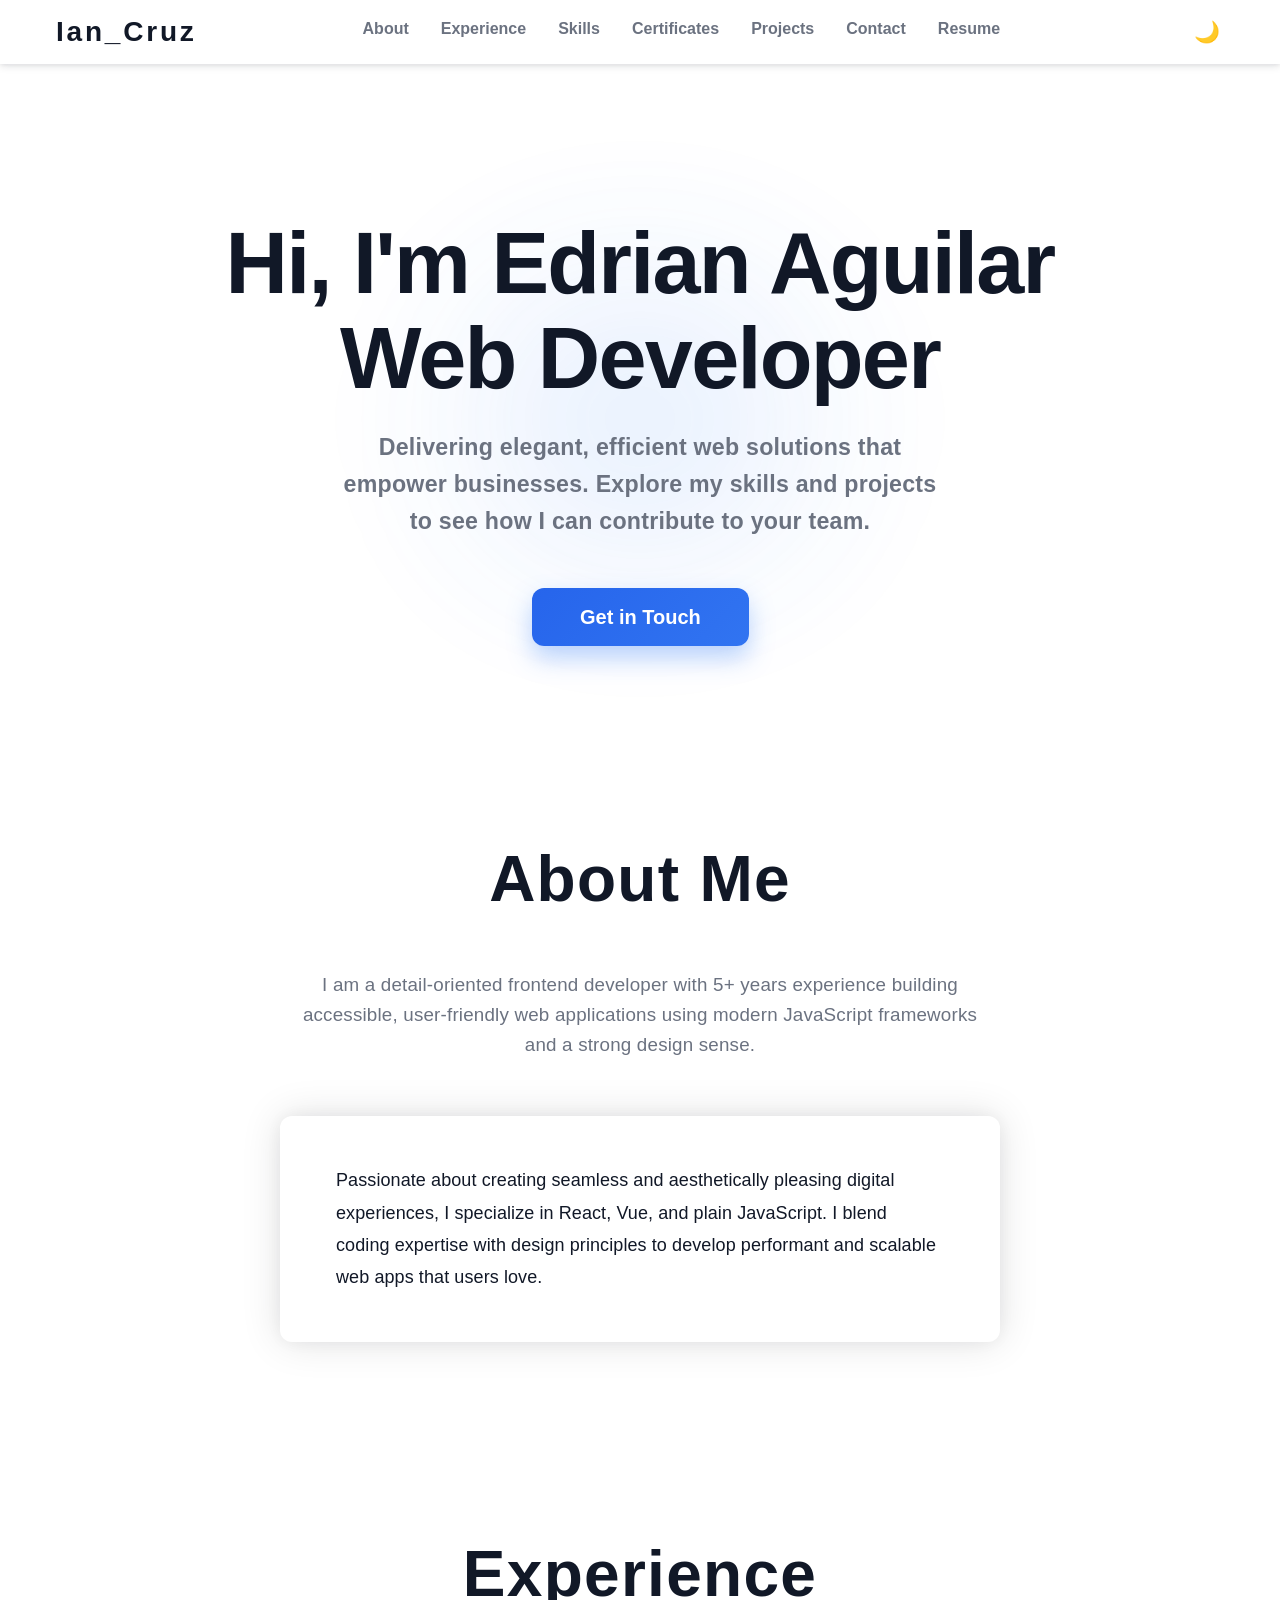
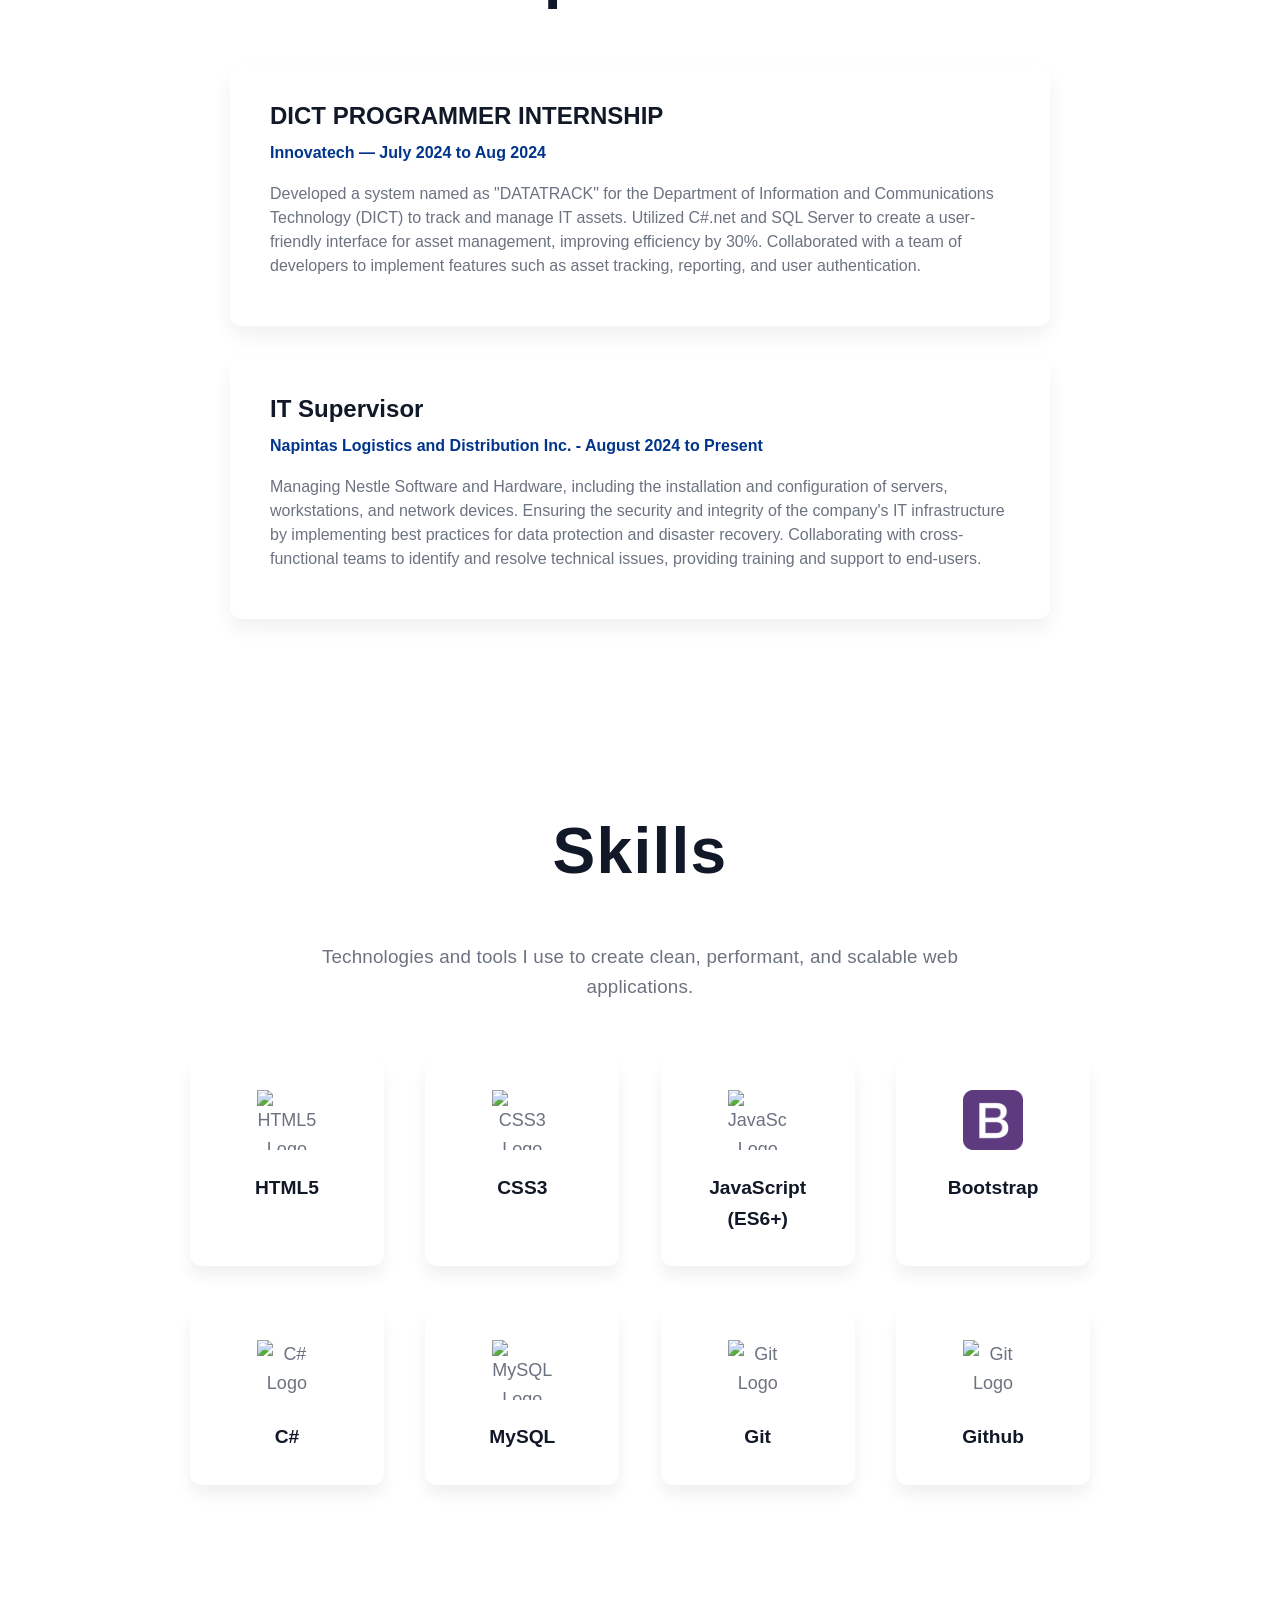
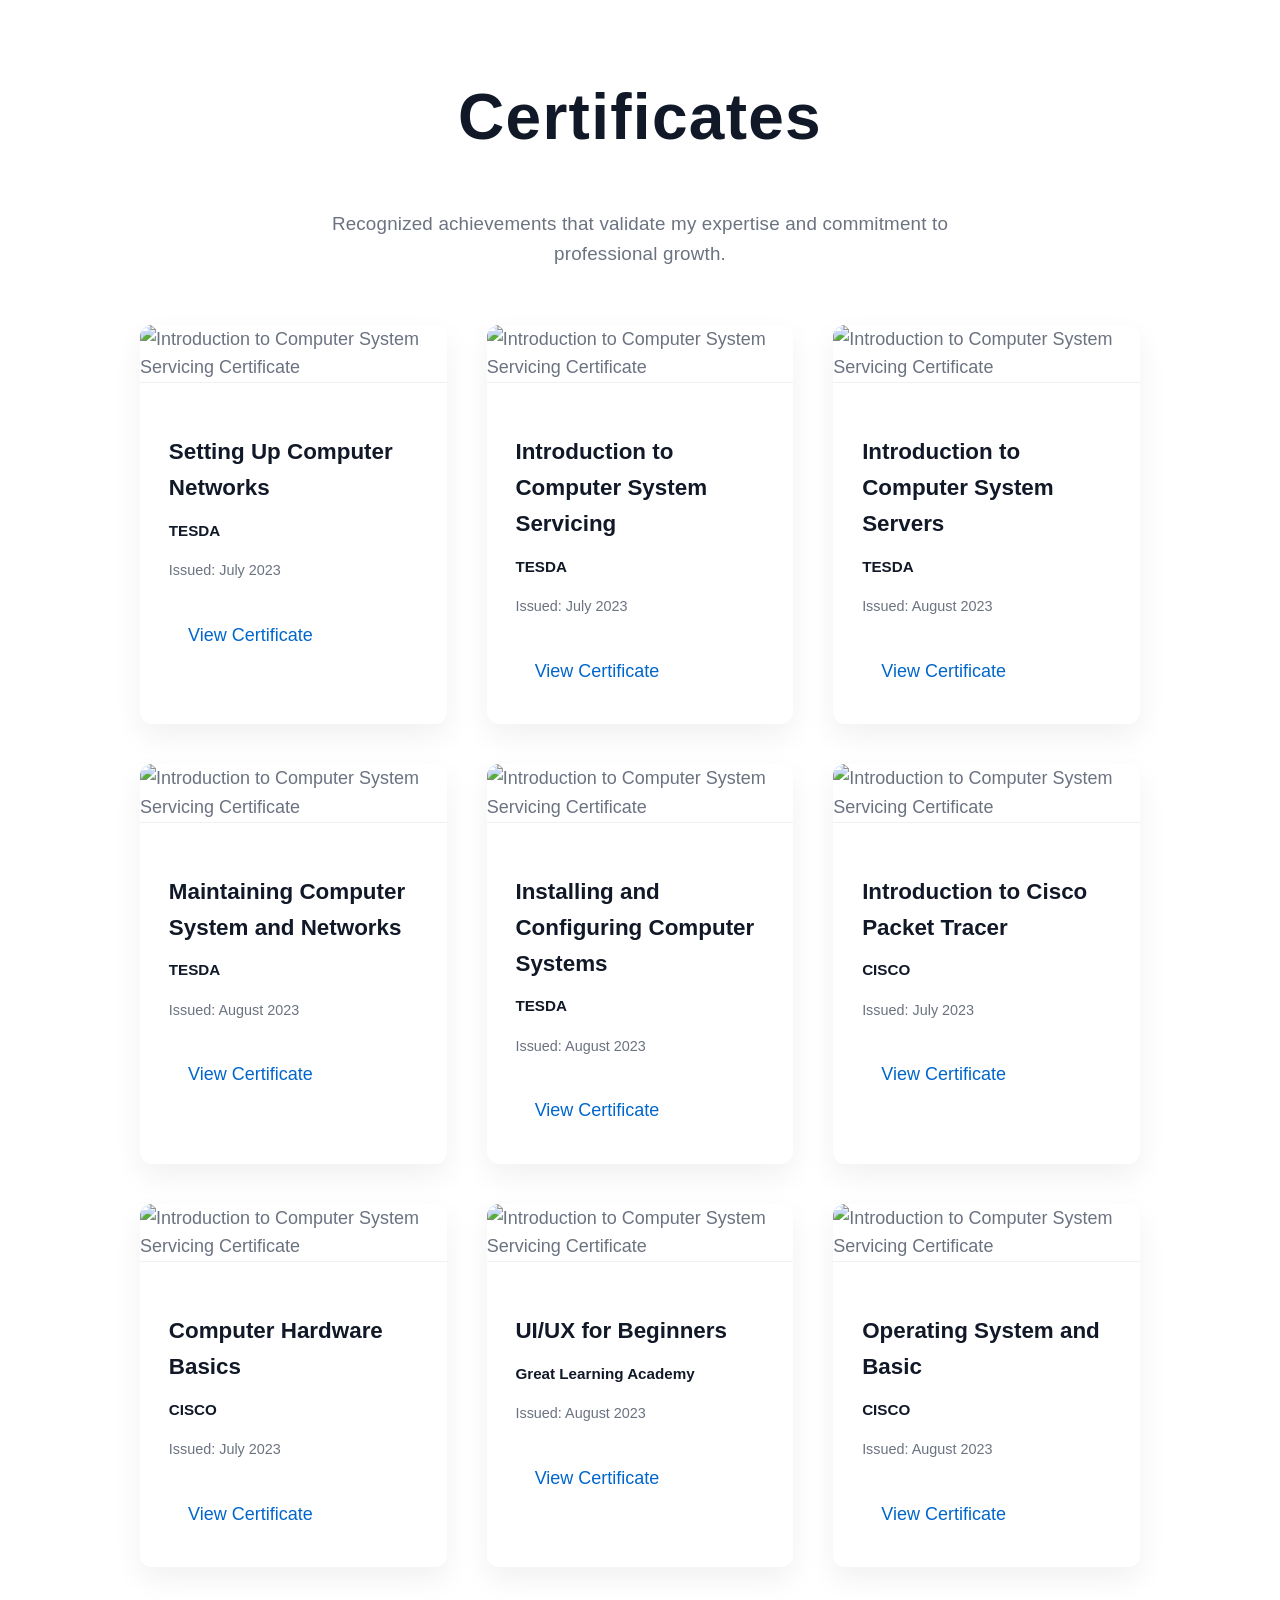
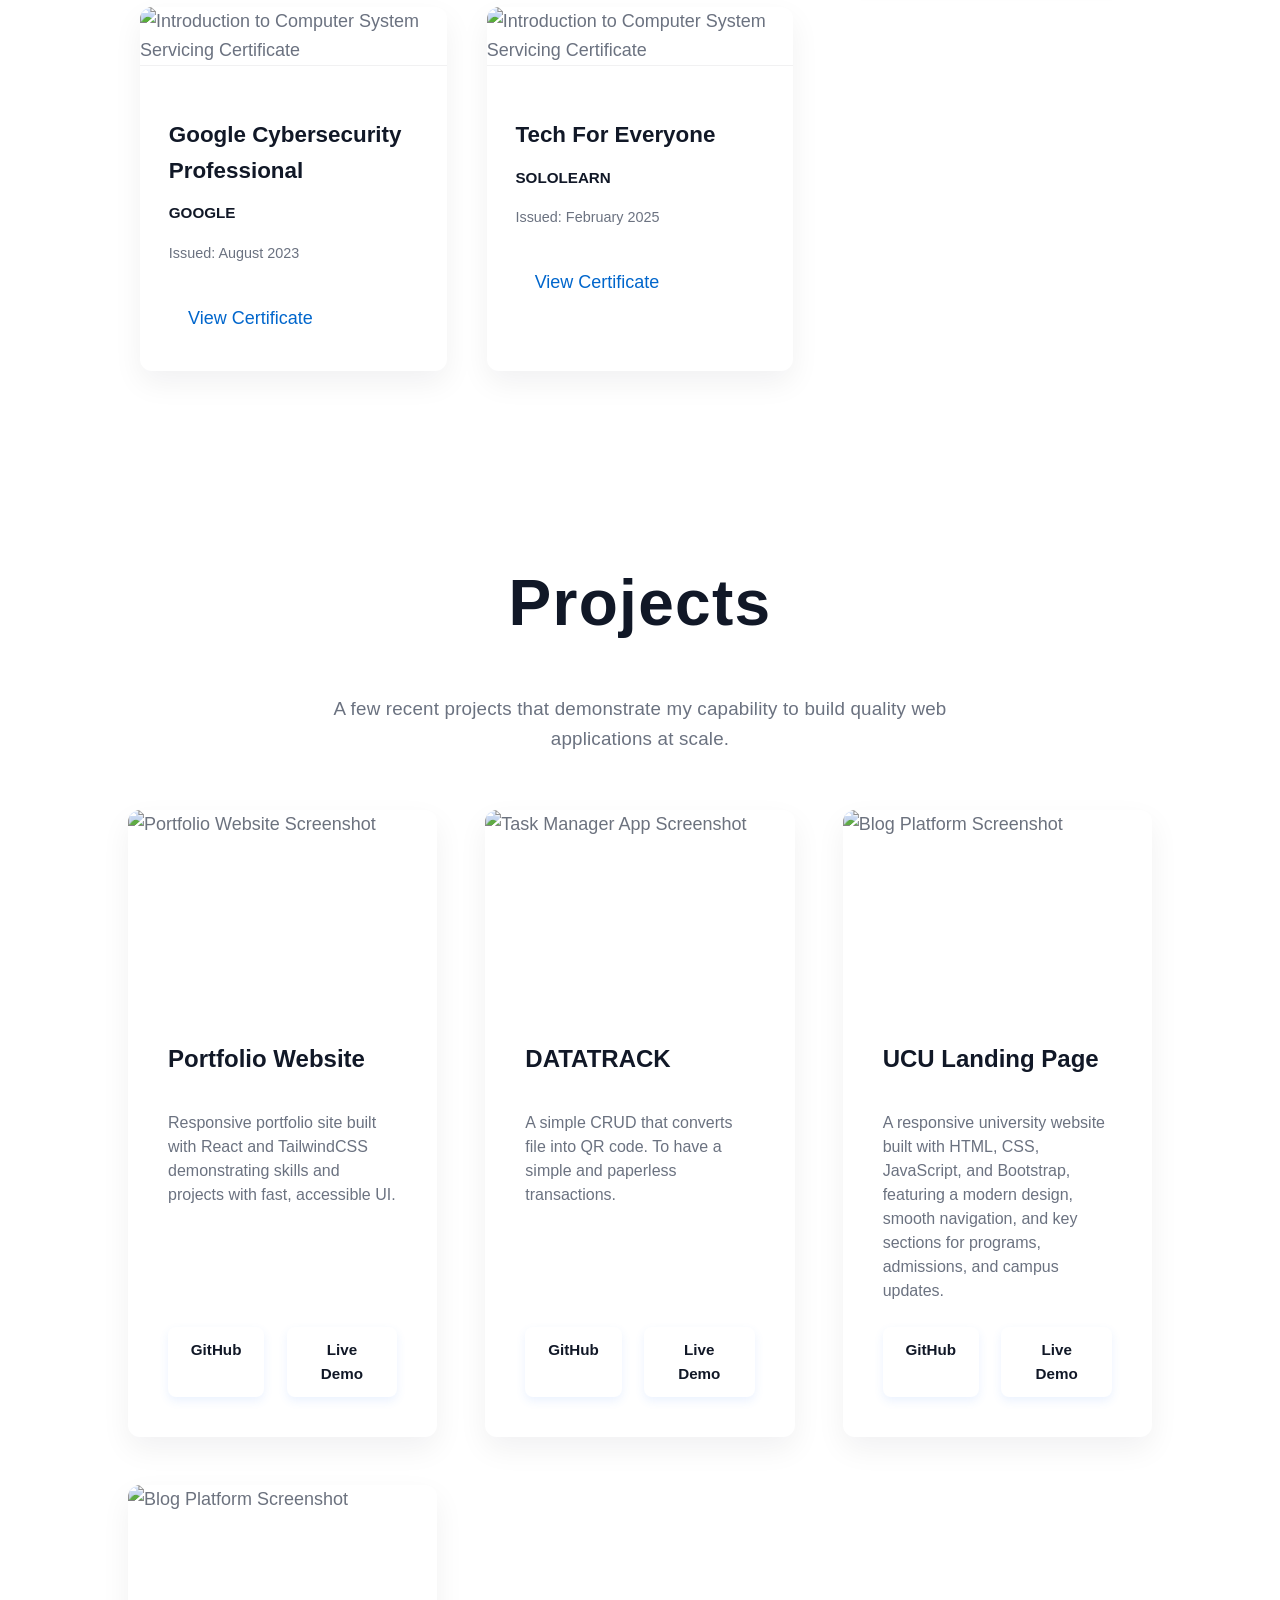
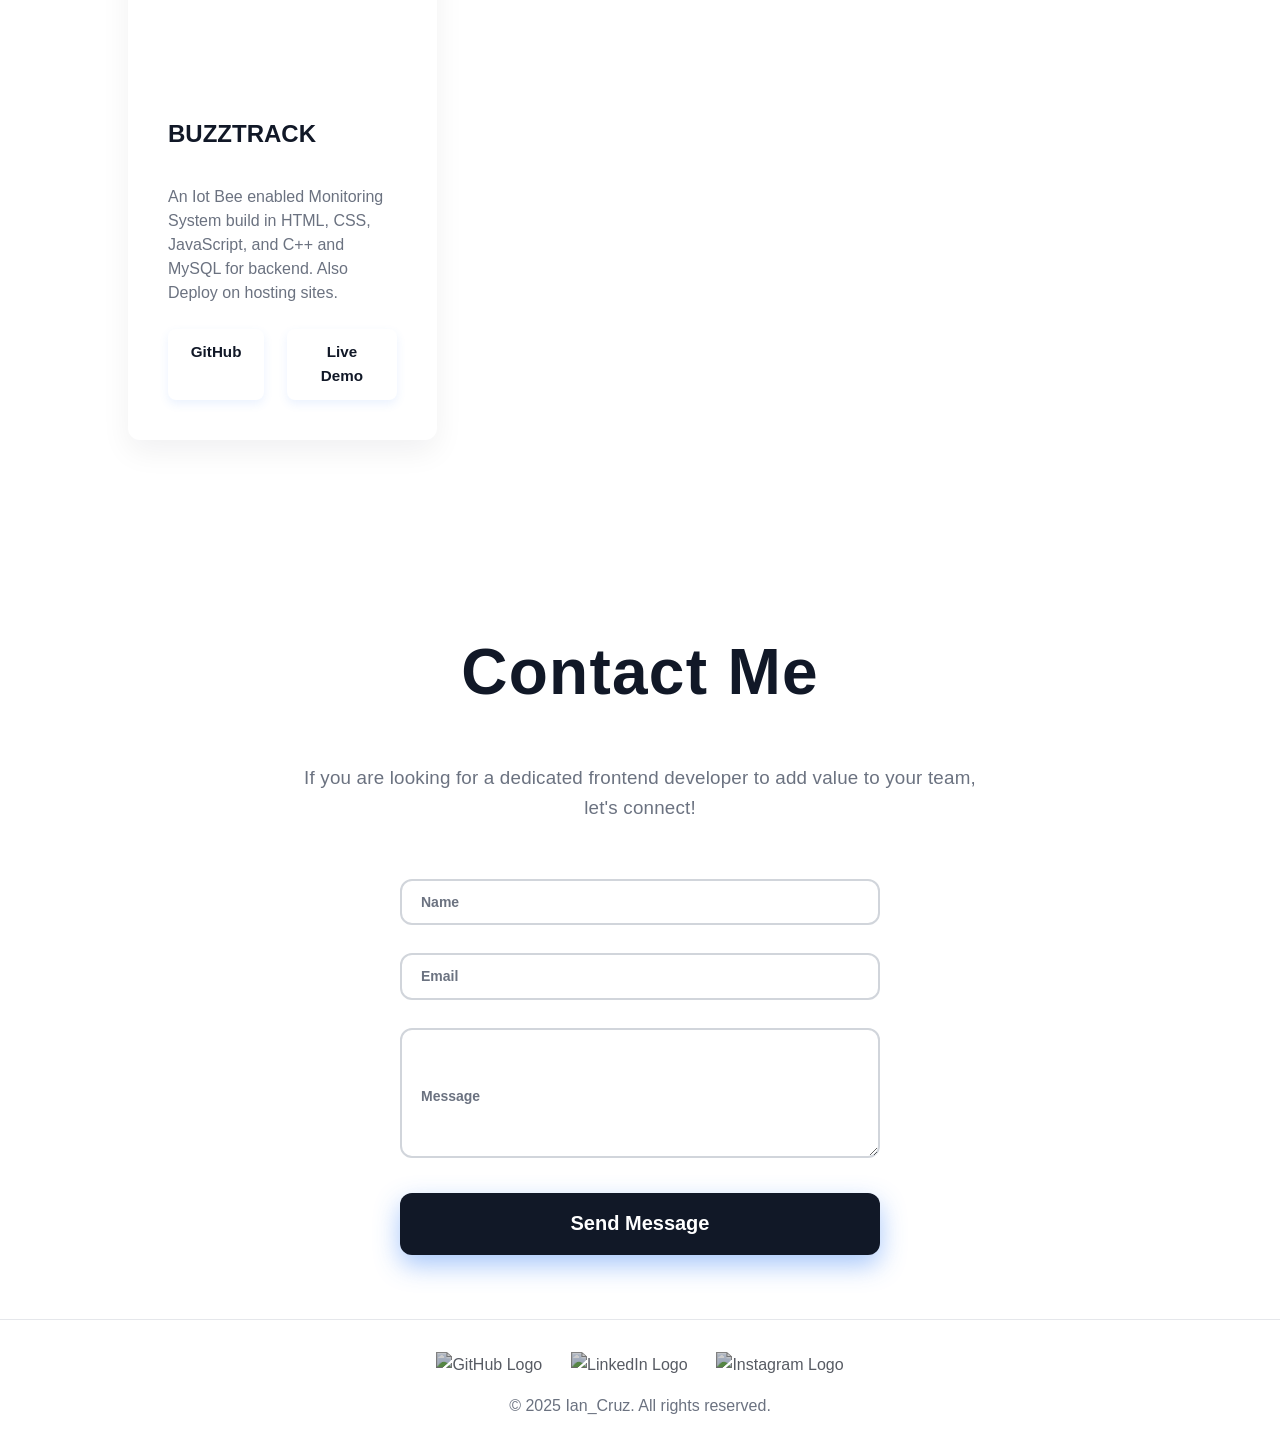
==== commit a450a586: "Update index.html" ====
--- a/index.html
+++ b/index.html
@@ -85,7 +85,7 @@
             <div class="skill-name">JavaScript (ES6+)</div>
           </div>
           <div class="skill-card" tabindex="0" aria-label="Skill: Bootstrap">
-            <img src="Images/LOGO/bootstrap.png" alt="Bootstrap Logo" class="skill-icon">
+            <img src="bootstrap.png" alt="Bootstrap Logo" class="skill-icon">
             <div class="skill-name">Bootstrap</div>
           </div>
           <div class="skill-card" tabindex="0" aria-label="Skill: C#">
@@ -460,4 +460,4 @@
     </a>
   </div>
   &copy; 2025 Ian_Cruz. All rights reserved.
-</footer>+</footer>
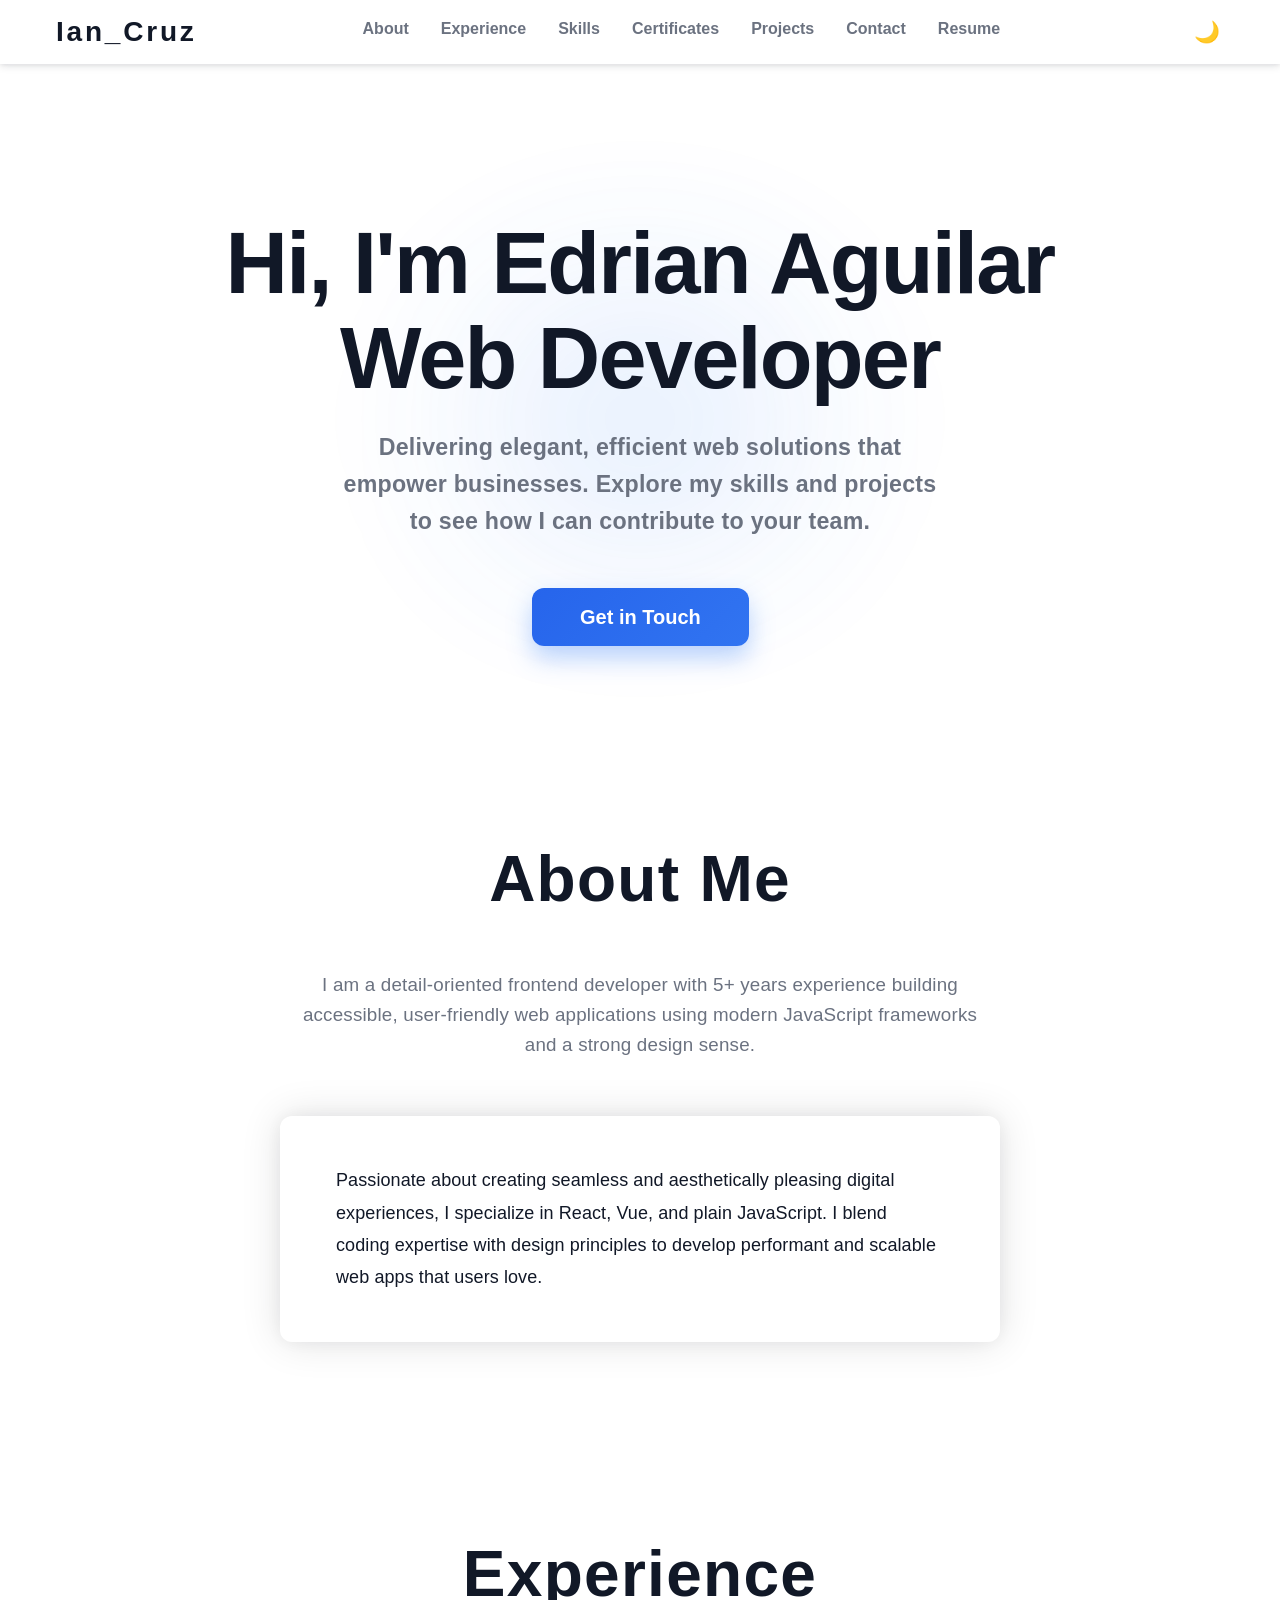
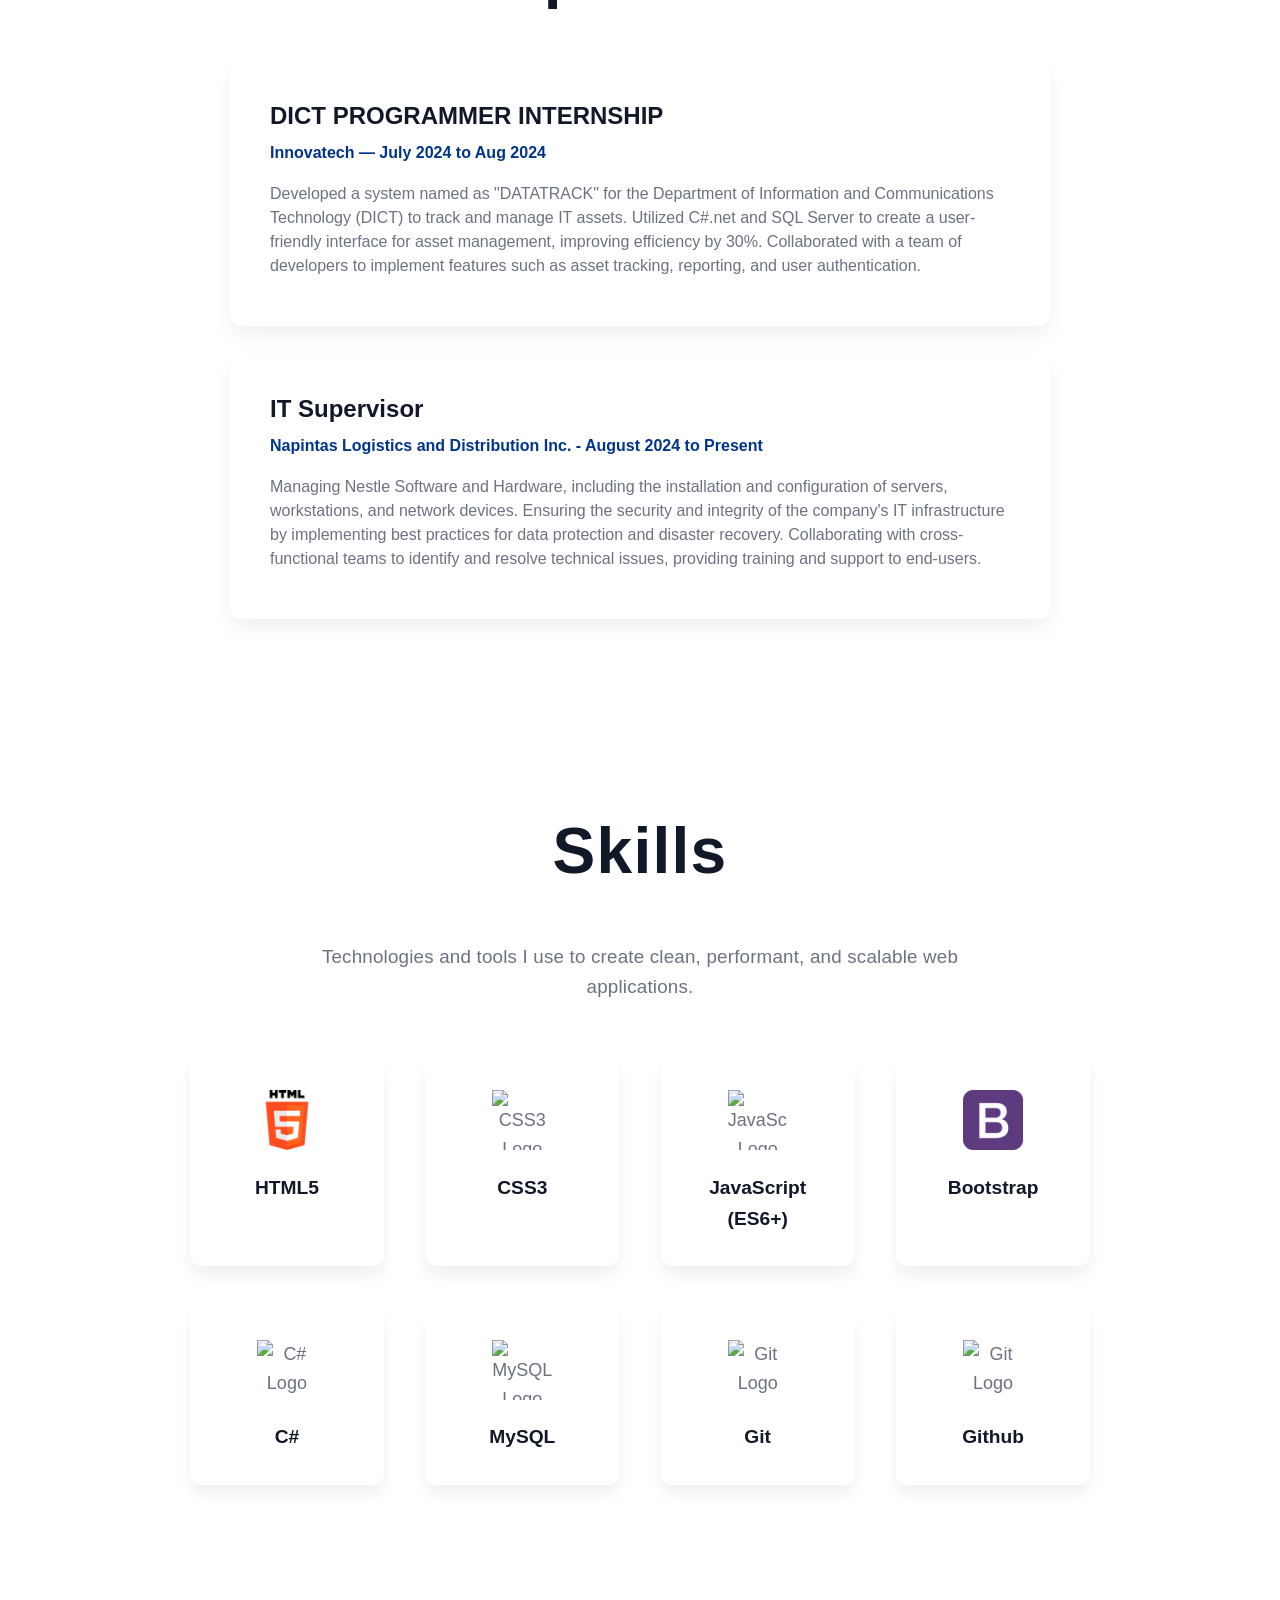
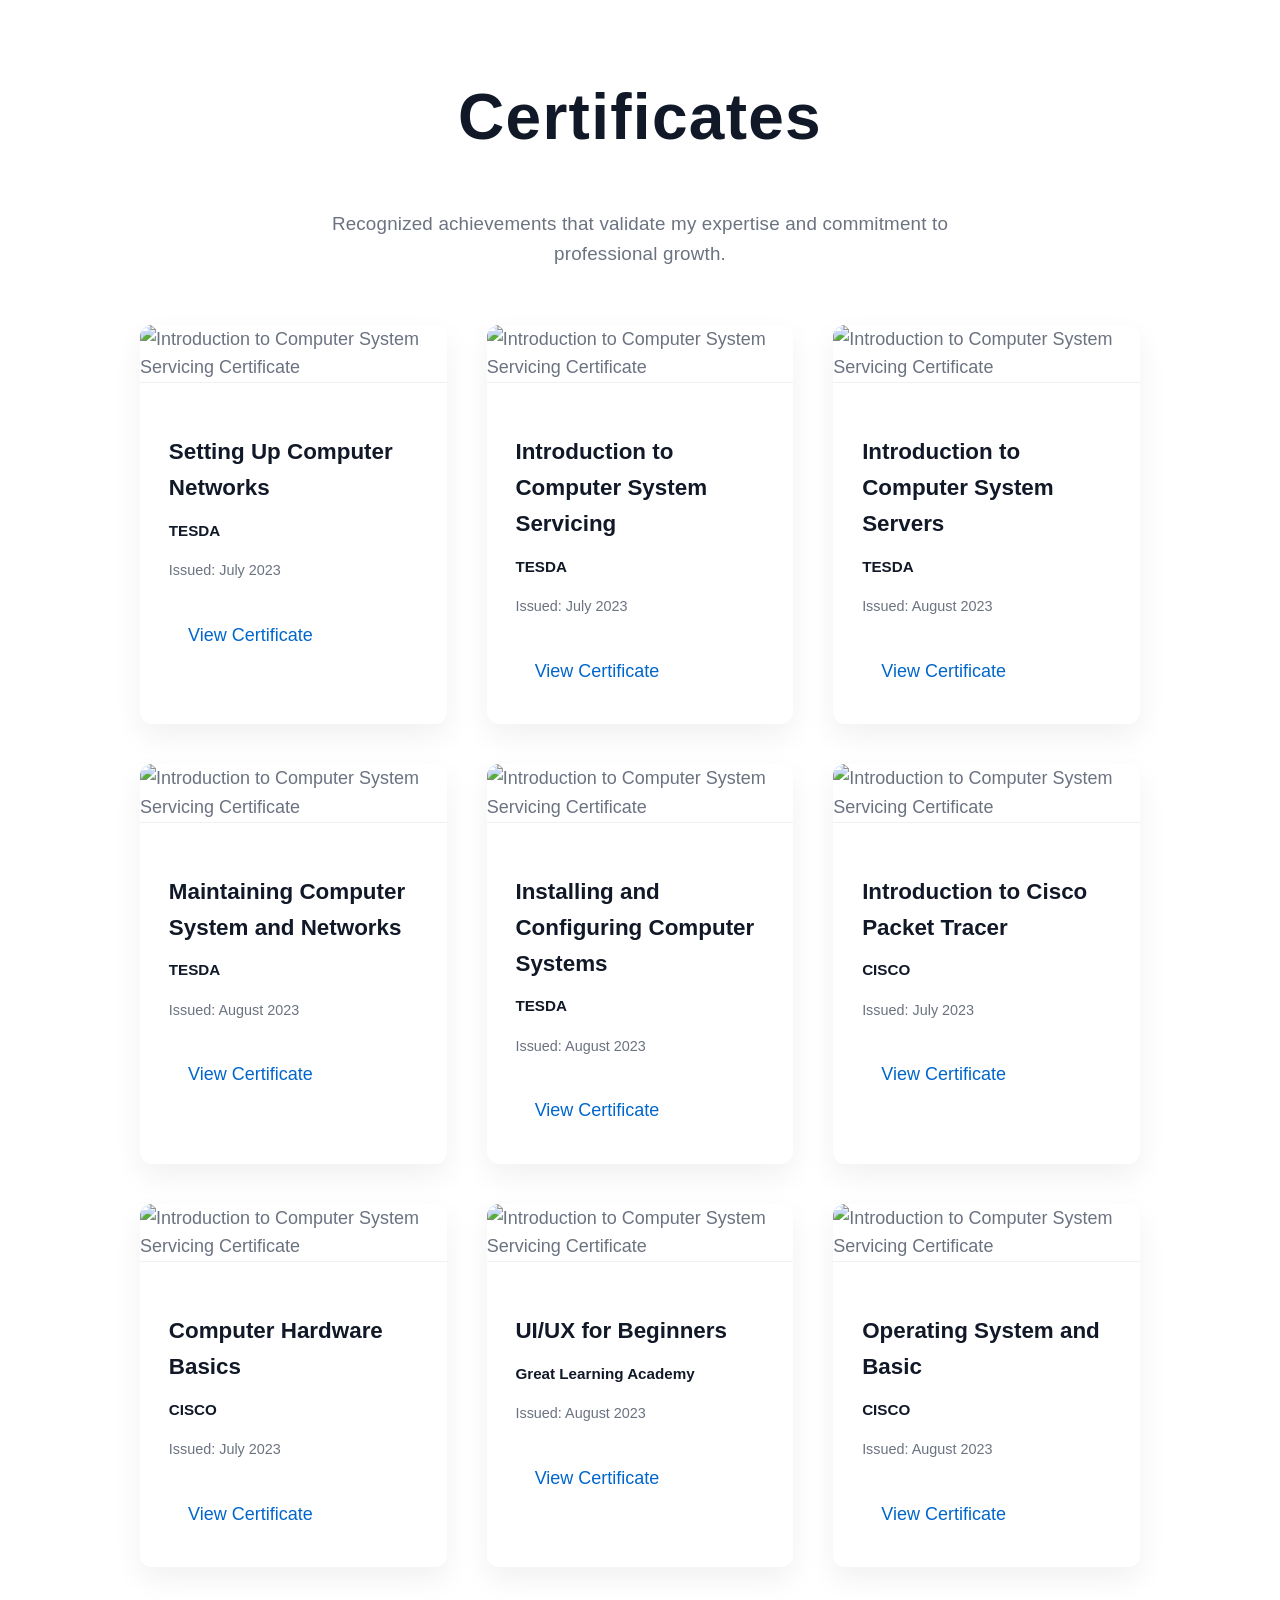
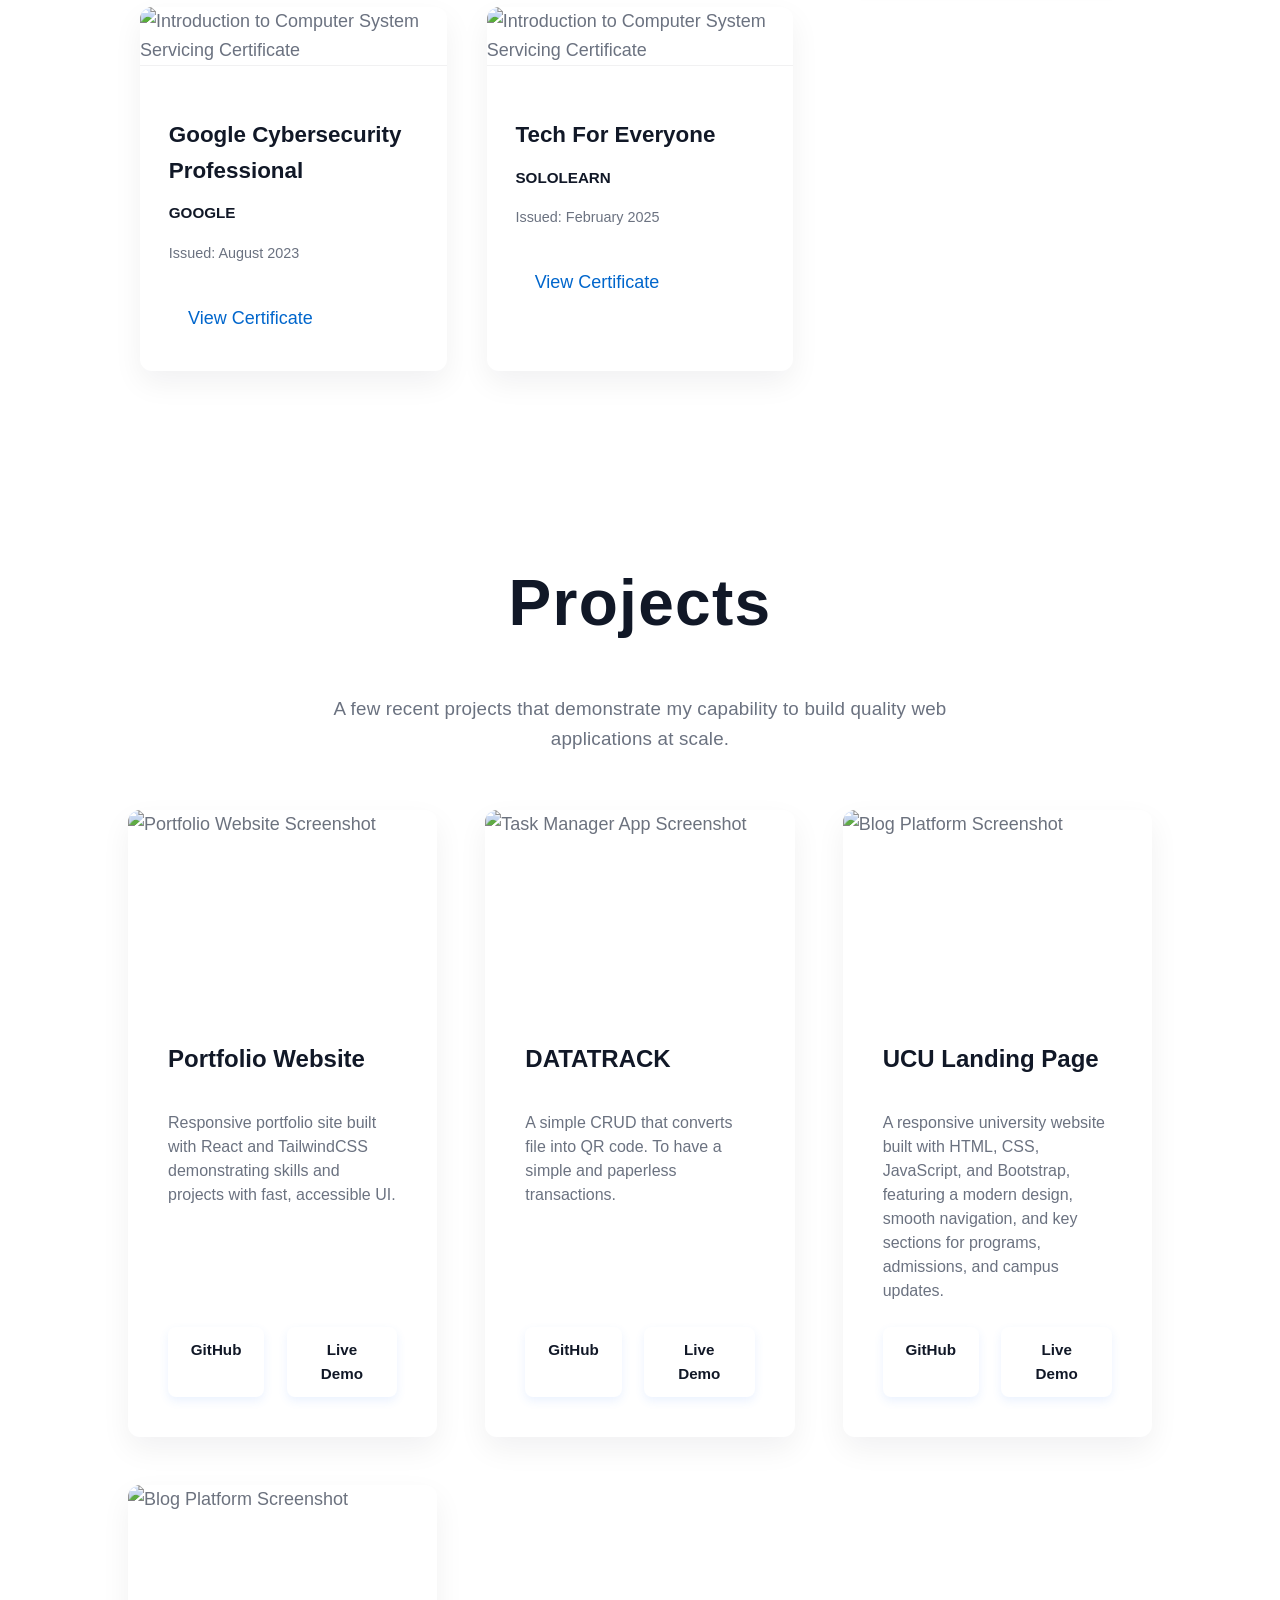
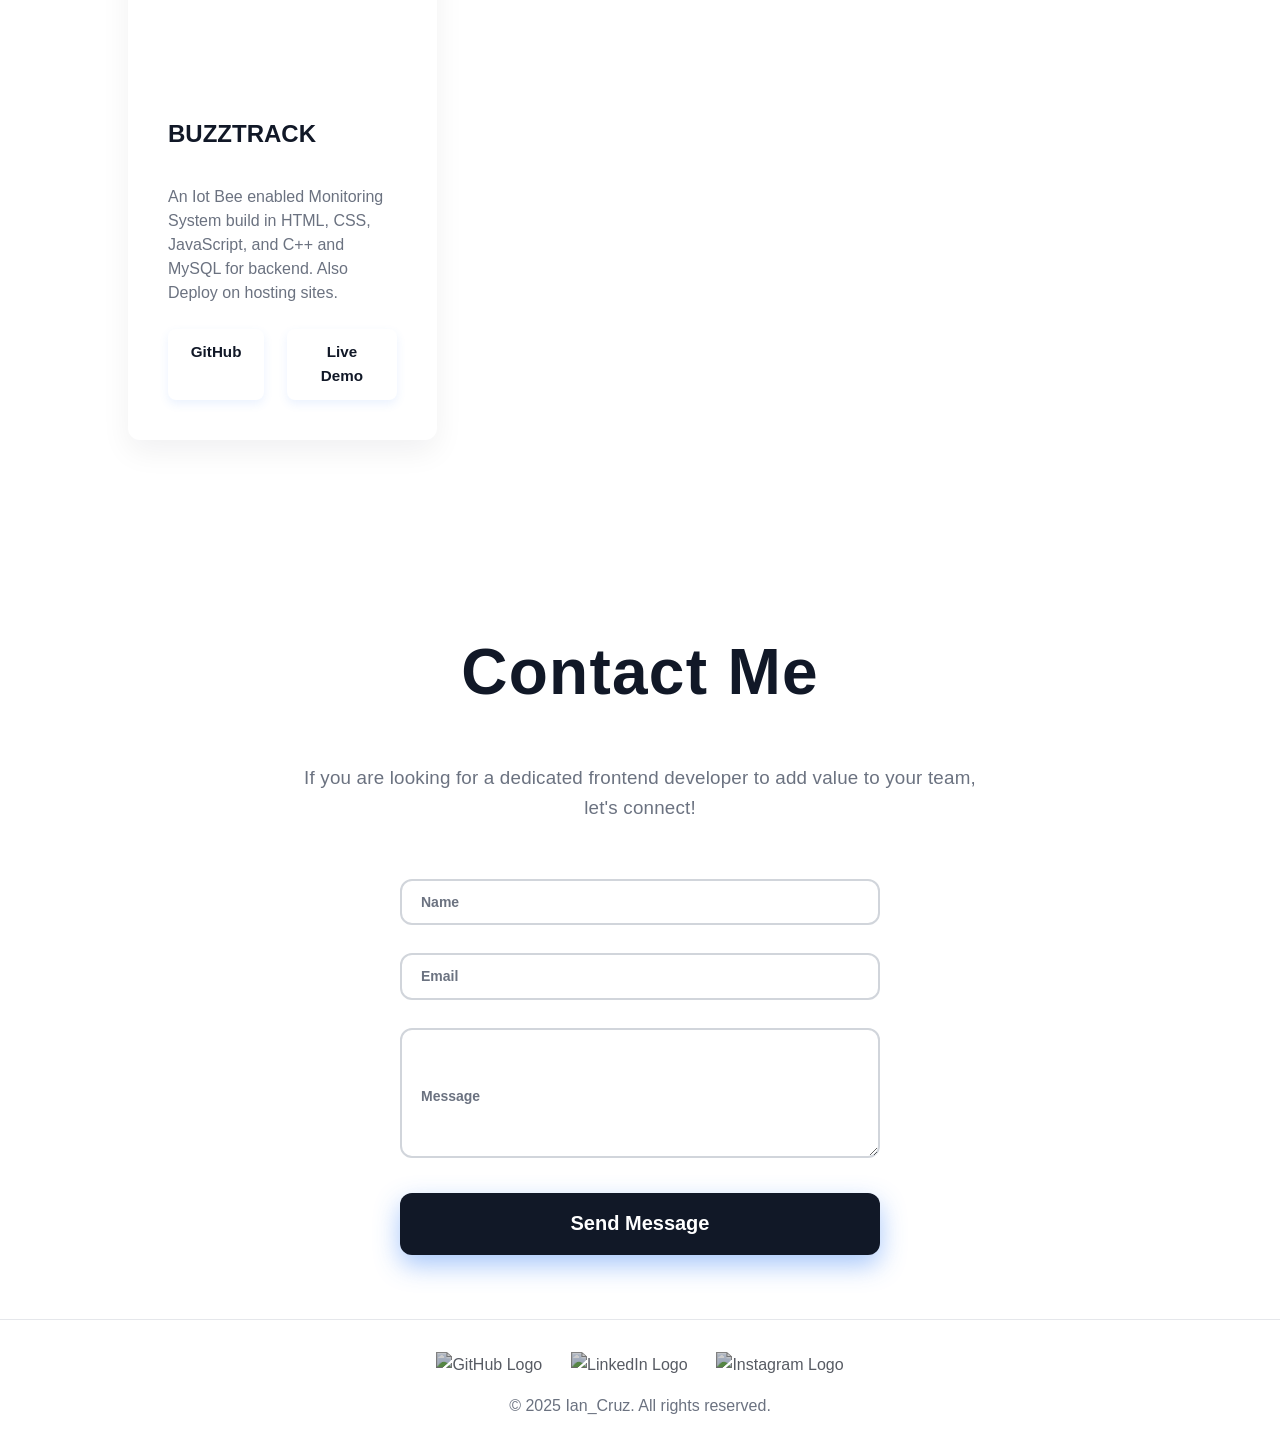
==== commit 122ca0d0: "Fix image source path for HTML5 logo" ====
--- a/index.html
+++ b/index.html
@@ -73,7 +73,7 @@
       <p class="section-description">Technologies and tools I use to create clean, performant, and scalable web applications.</p>
       <div class="skills-grid" aria-live="polite">
         <div class="skill-card" tabindex="0" aria-label="Skill: HTML5">
-          <img src="Images/LOGO/html-5.png" alt="HTML5 Logo" class="skill-icon">
+          <img src="html-5.png" alt="HTML5 Logo" class="skill-icon">
           <div class="skill-name">HTML5</div>
         </div>
         <div class="skill-card" tabindex="0" aria-label="Skill: CSS3">
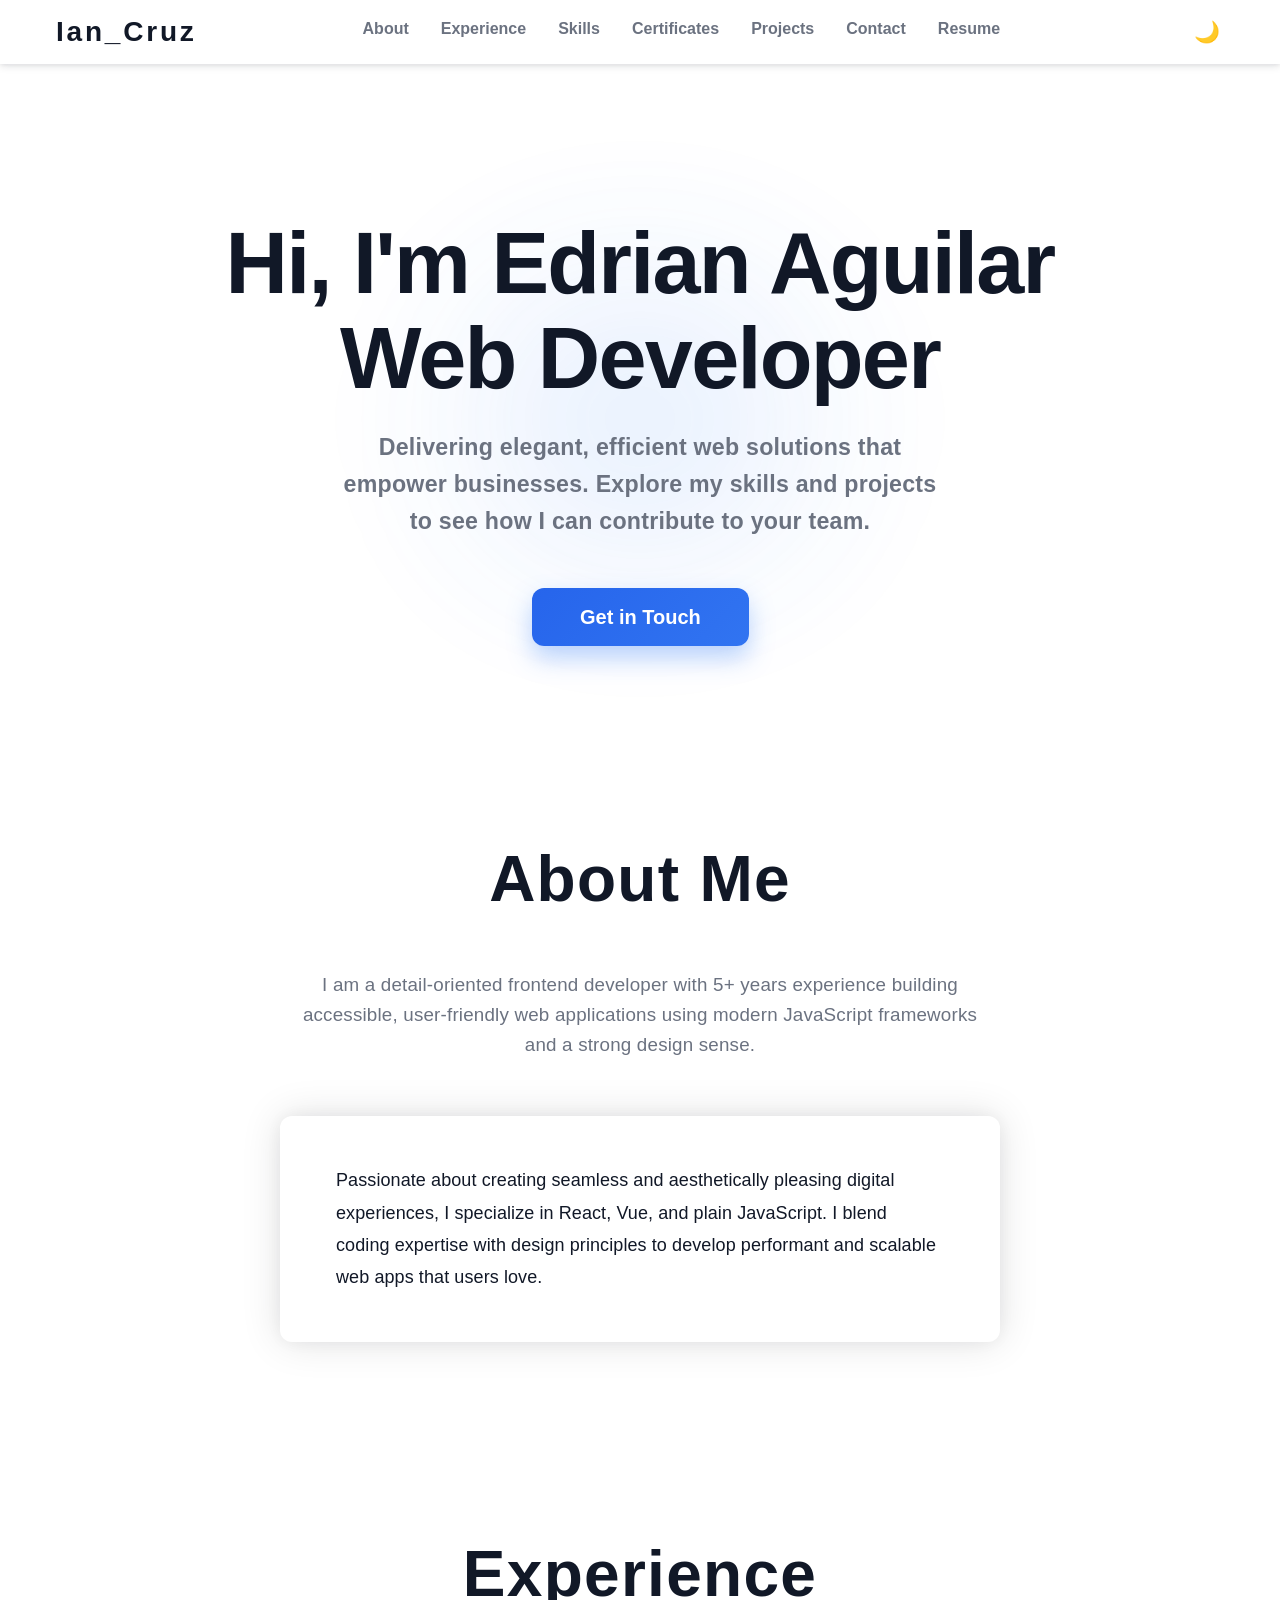
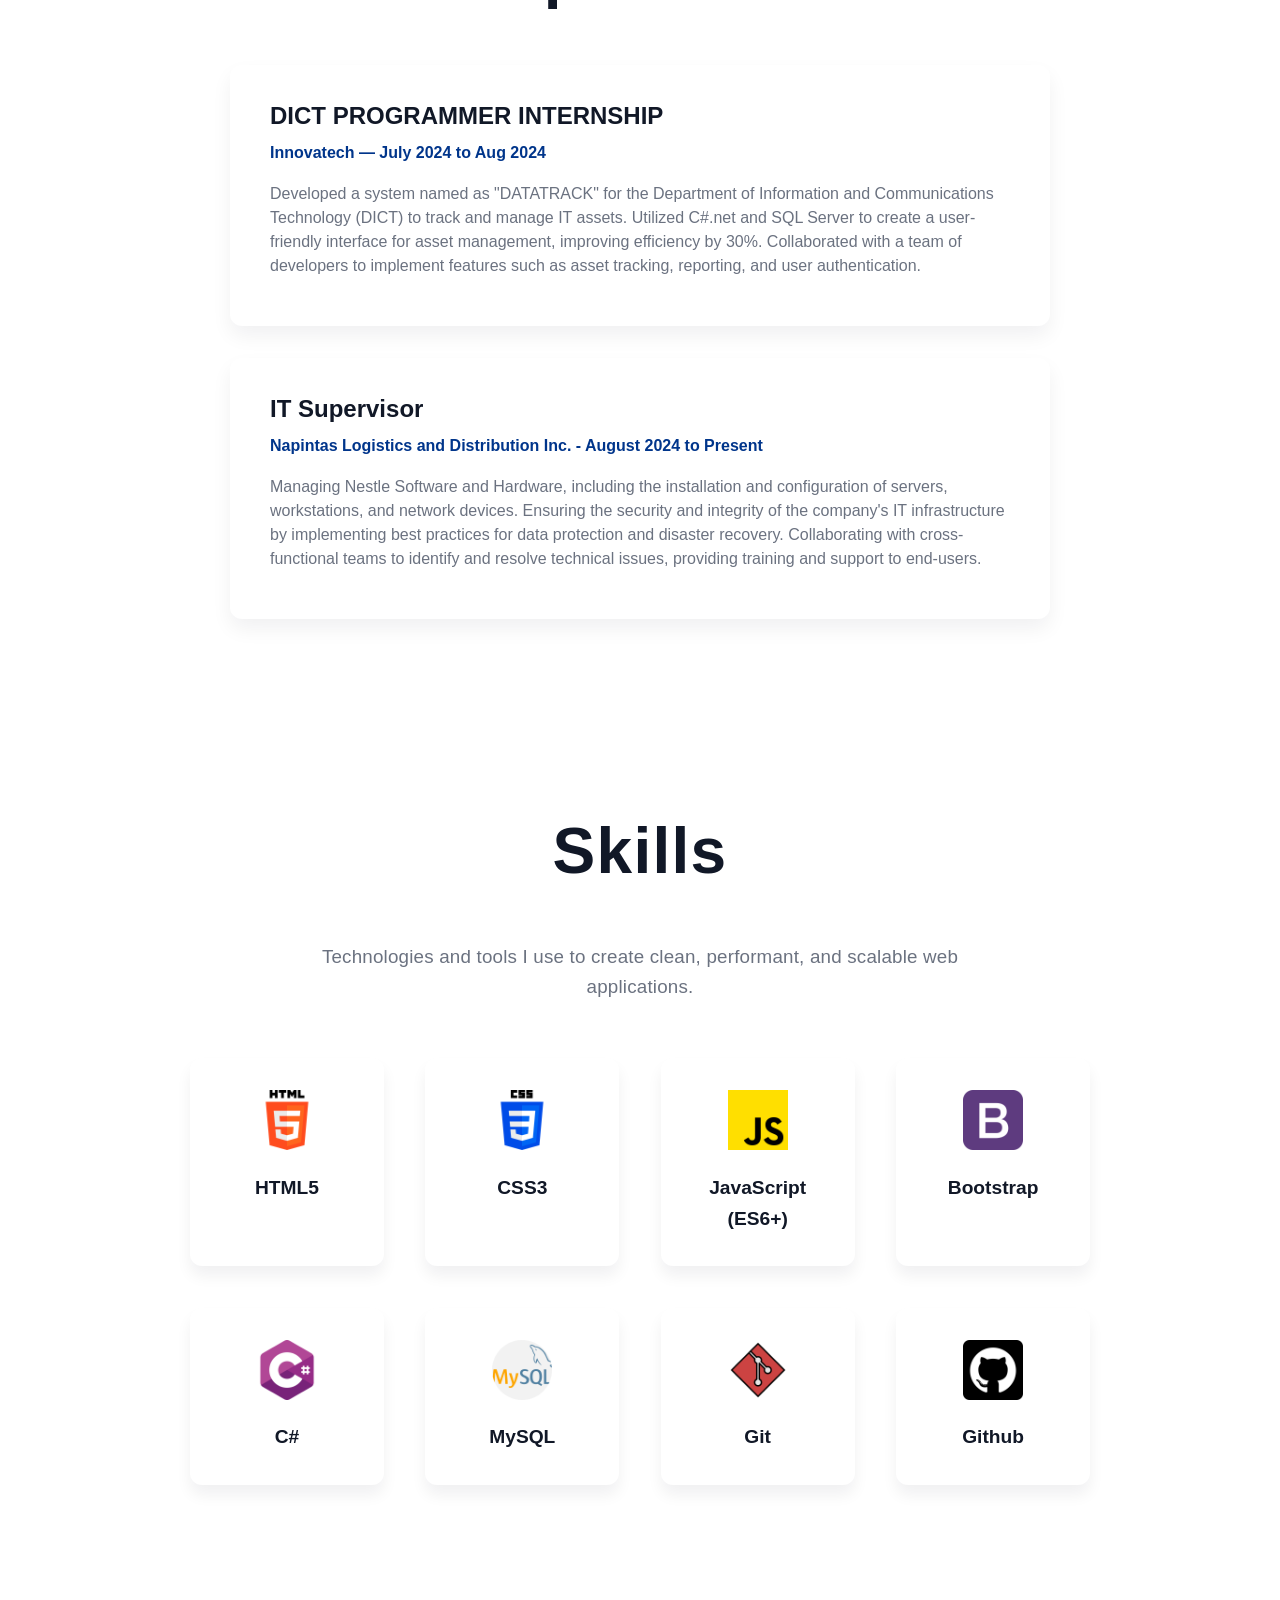
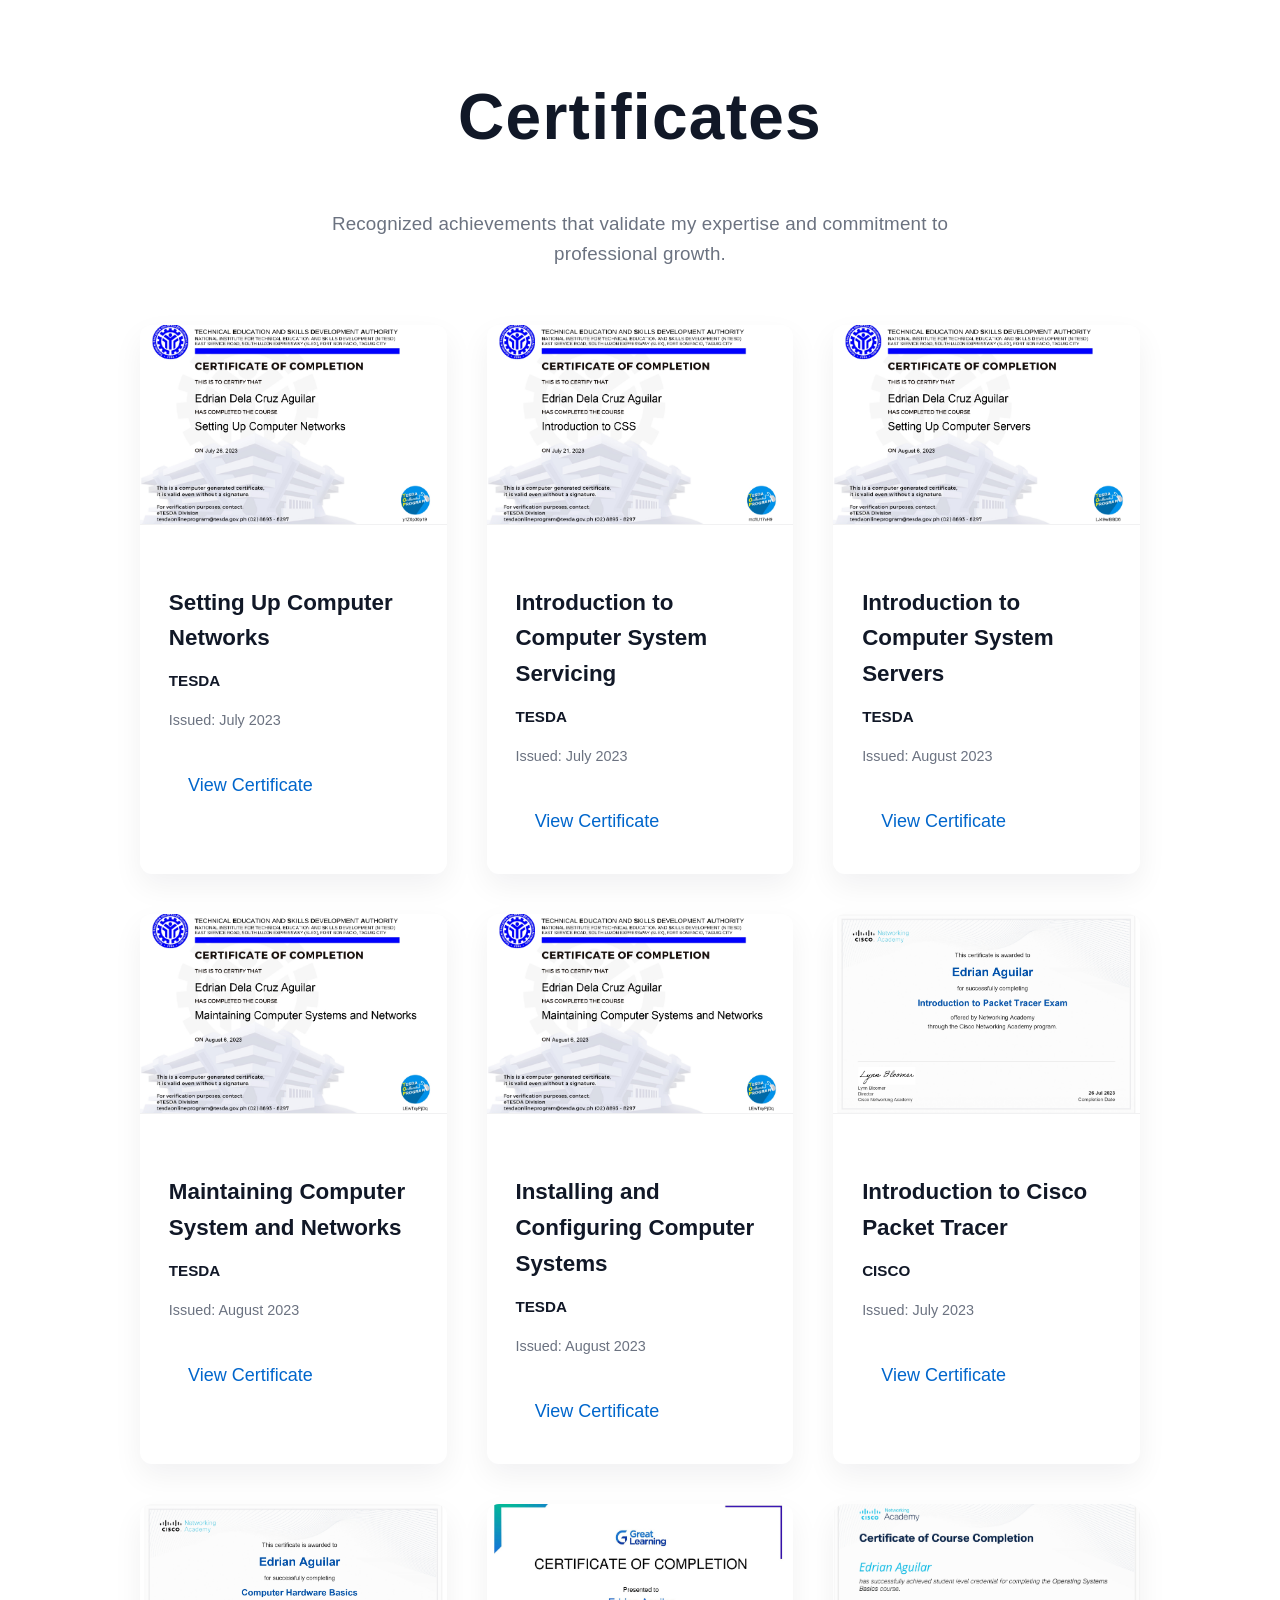
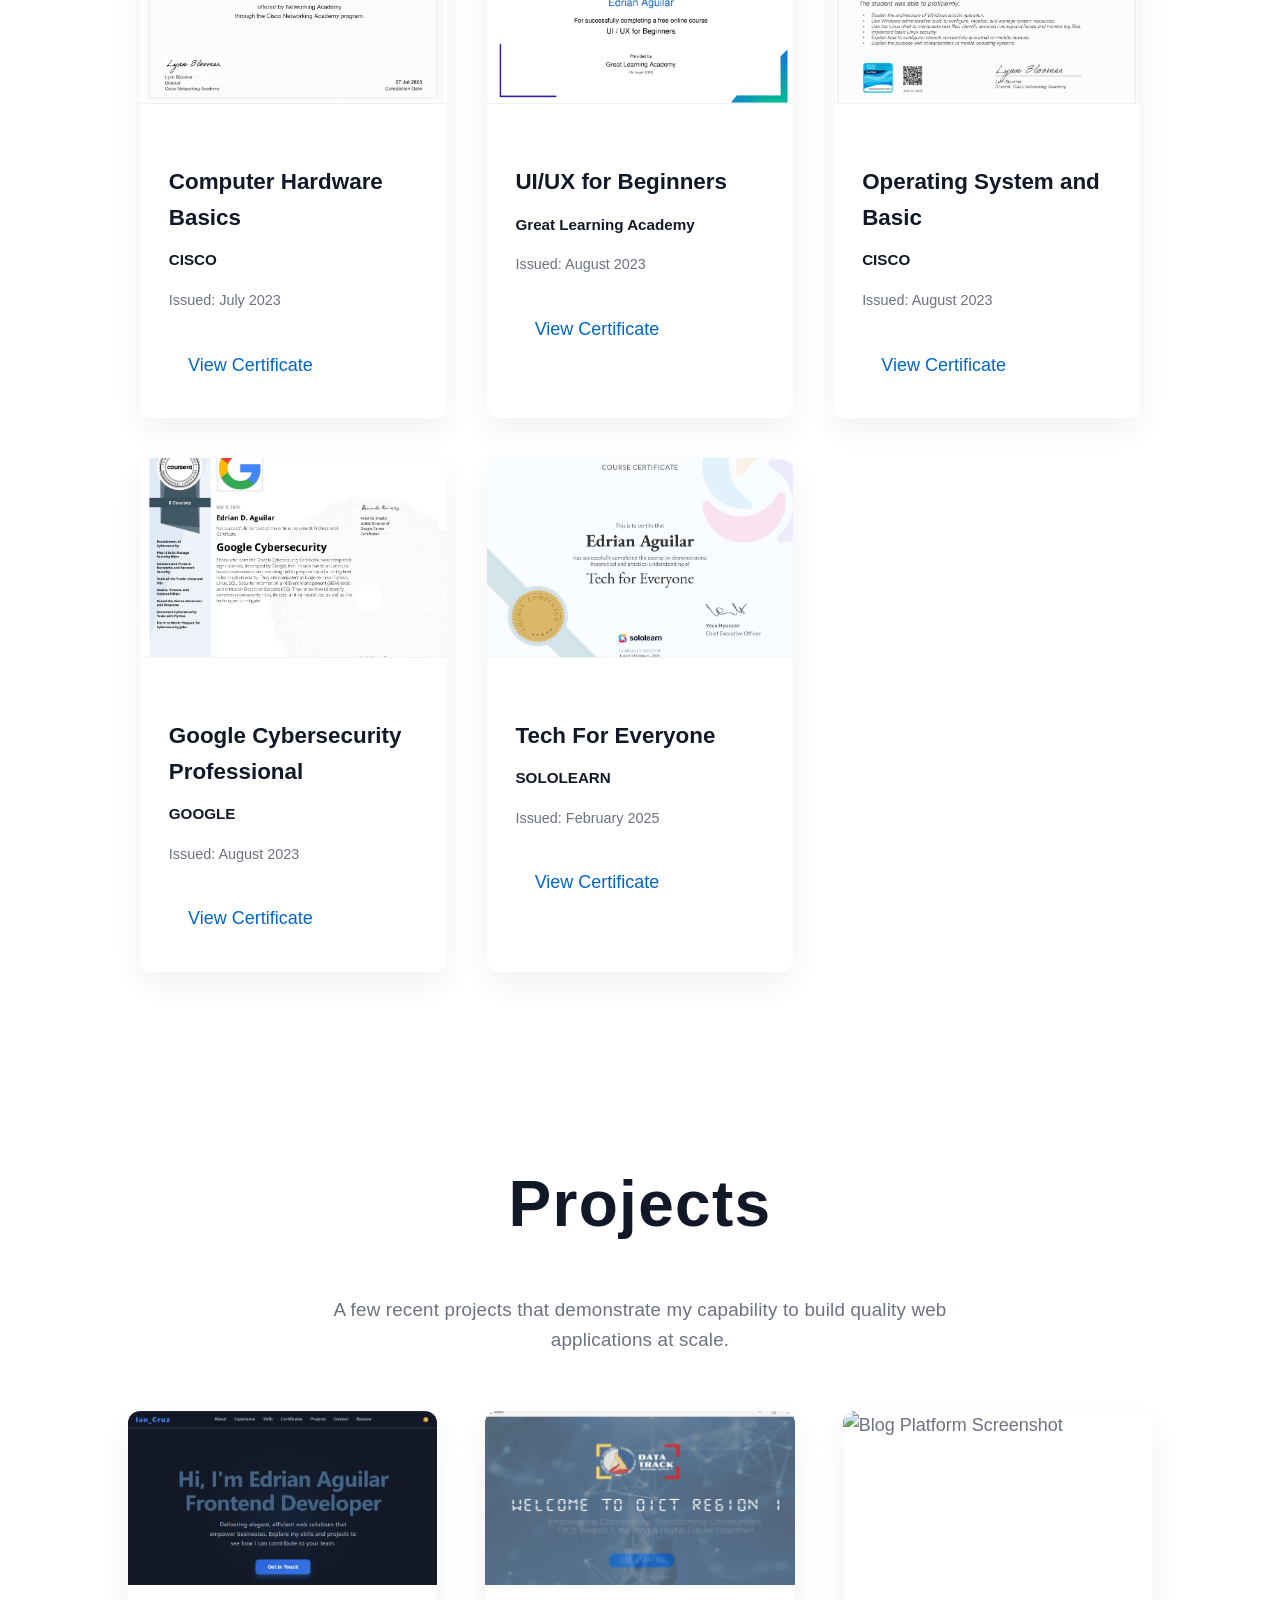
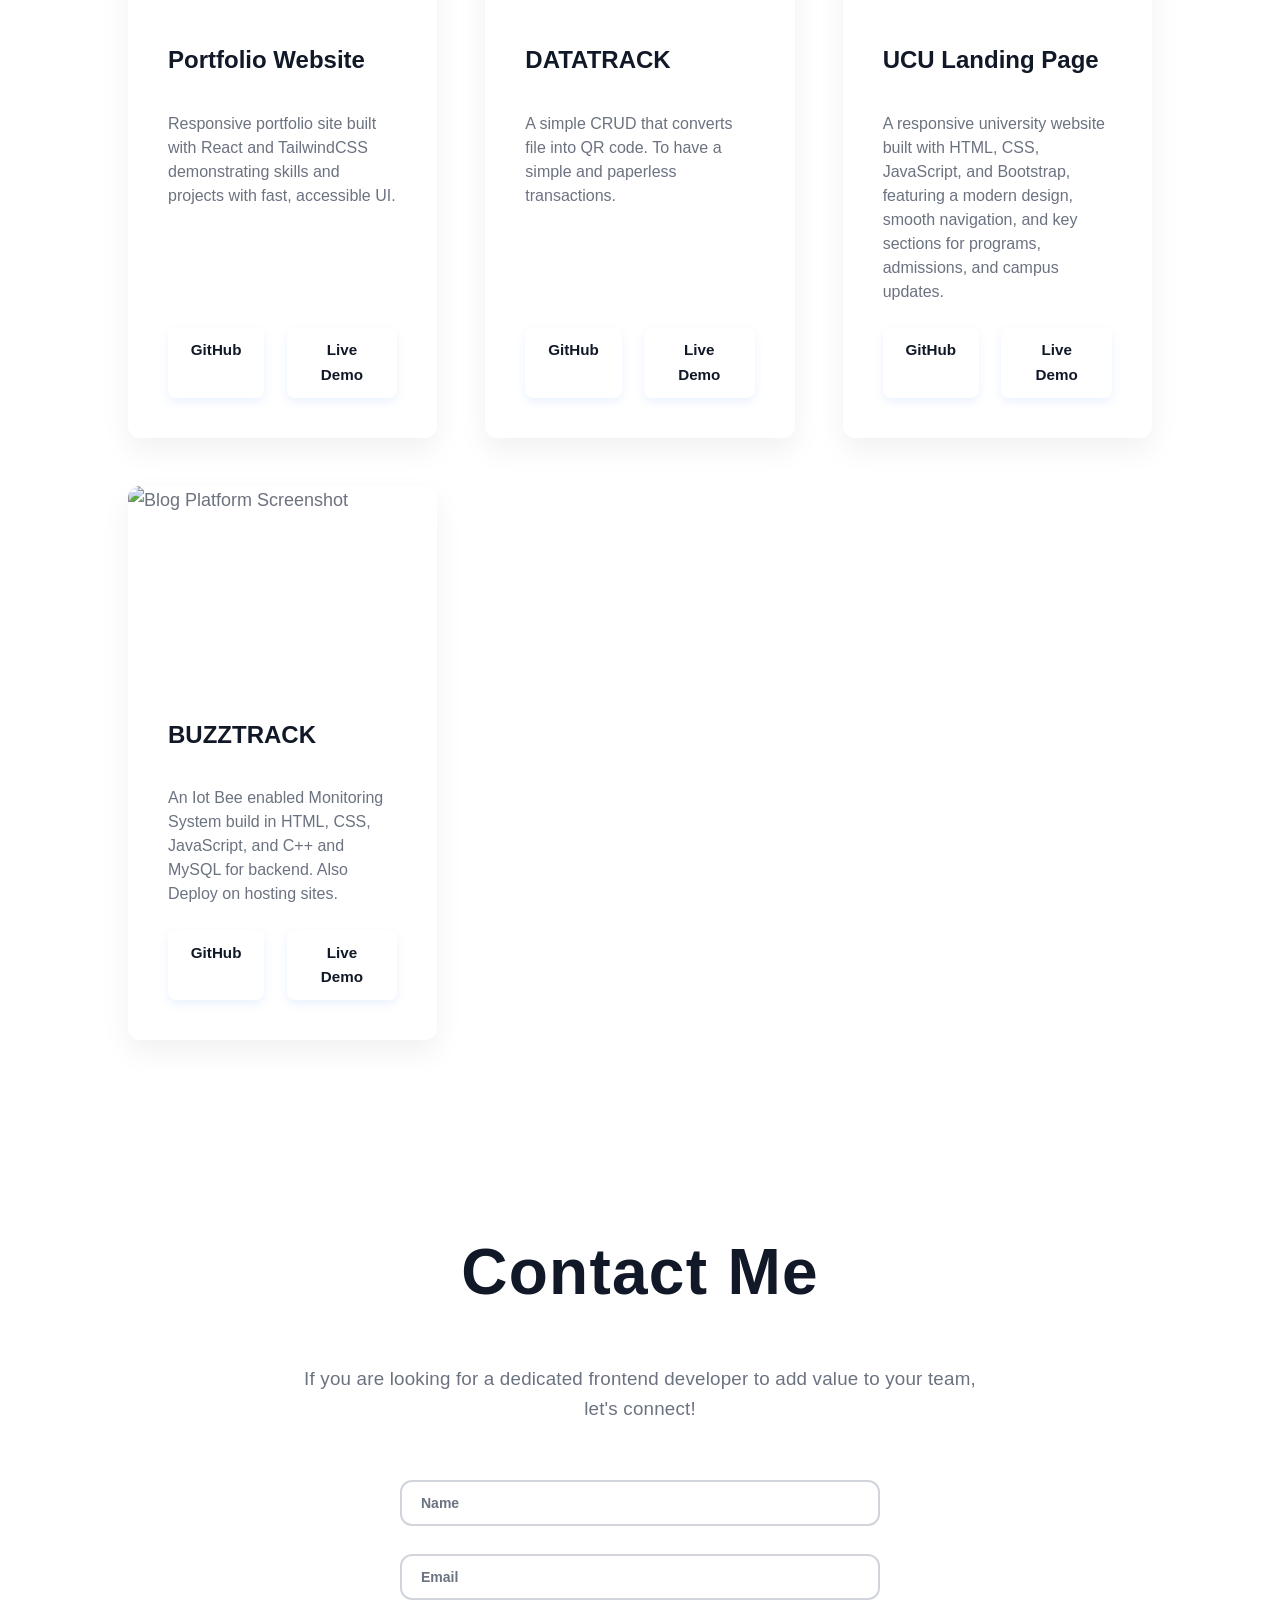
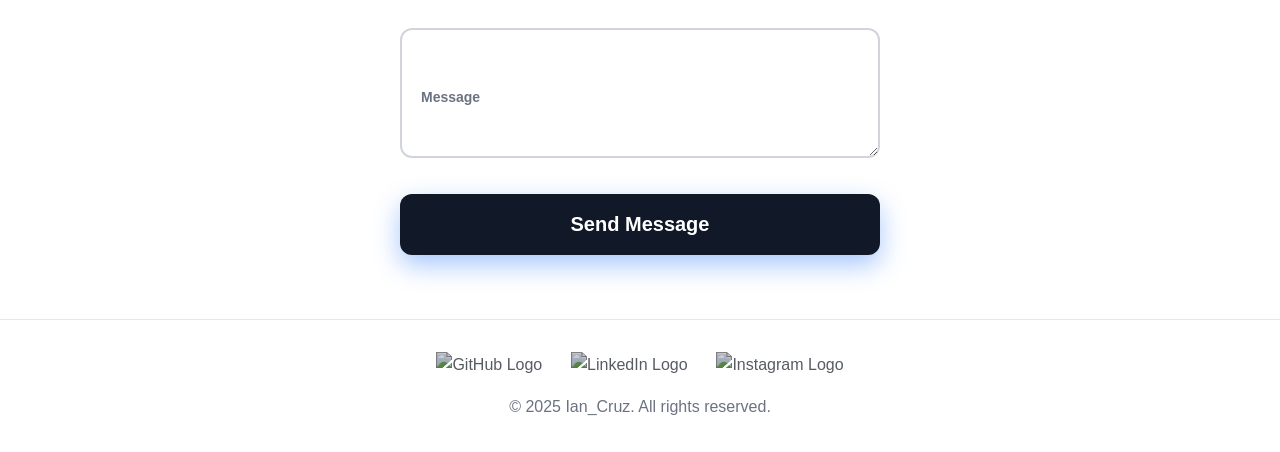
==== commit 686a9279: "Update index.html" ====
--- a/index.html
+++ b/index.html
@@ -77,11 +77,11 @@
           <div class="skill-name">HTML5</div>
         </div>
         <div class="skill-card" tabindex="0" aria-label="Skill: CSS3">
-          <img src="Images/LOGO/css-3.png" alt="CSS3 Logo" class="skill-icon">
+          <img src="css-3.png" alt="CSS3 Logo" class="skill-icon">
           <div class="skill-name">CSS3</div>
         </div>
         <div class="skill-card" tabindex="0" aria-label="Skill: JavaScript">
-            <img src="Images/LOGO/js.png" alt="JavaScript Logo" class="skill-icon">
+            <img src="js.png" alt="JavaScript Logo" class="skill-icon">
             <div class="skill-name">JavaScript (ES6+)</div>
           </div>
           <div class="skill-card" tabindex="0" aria-label="Skill: Bootstrap">
@@ -89,19 +89,19 @@
             <div class="skill-name">Bootstrap</div>
           </div>
           <div class="skill-card" tabindex="0" aria-label="Skill: C#">
-            <img src="Images/LOGO/c-sharp.png" alt="C# Logo" class="skill-icon">
+            <img src="c-sharp.png" alt="C# Logo" class="skill-icon">
             <div class="skill-name">C#</div>
           </div>
           <div class="skill-card" tabindex="0" aria-label="Skill: MySQL">
-            <img src="Images/LOGO/mysql.png" alt="MySQL Logo" class="skill-icon">
+            <img src="mysql.png" alt="MySQL Logo" class="skill-icon">
             <div class="skill-name">MySQL</div>
           </div>
           <div class="skill-card" tabindex="0" aria-label="Skill: Git">
-            <img src="Images/LOGO/git.png" alt="Git Logo" class="skill-icon">
+            <img src="git.png" alt="Git Logo" class="skill-icon">
             <div class="skill-name">Git</div>
           </div>
           <div class="skill-card" tabindex="0" aria-label="Skill: Git">
-            <img src="Images/LOGO//github1.png" alt="Git Logo" class="skill-icon">
+            <img src="github1.png" alt="Git Logo" class="skill-icon">
             <div class="skill-name">Github</div>
           </div>
 
@@ -112,7 +112,7 @@
       <p class="section-description">Recognized achievements that validate my expertise and commitment to professional growth.</p>
       <div class="certificates-grid" aria-live="polite">
       <article class="certificate-card" tabindex="0">
-        <img src="Images/CERTIFICATES/Setting Up Computer Networks.jpg" alt="Introduction to Computer System Servicing Certificate" class="certificate-image" loading="lazy">
+        <img src="Setting Up Computer Networks.jpg" alt="Introduction to Computer System Servicing Certificate" class="certificate-image" loading="lazy">
         <div class="certificate-content">
           <h3 class="certificate-title">Setting Up Computer Networks</h3>
           <div class="certificate-issuer">
@@ -124,7 +124,7 @@
       </article>
     
       <article class="certificate-card" tabindex="0">
-        <img src="Images/CERTIFICATES/CSS.jpg" alt="Introduction to Computer System Servicing Certificate" class="certificate-image" loading="lazy">
+        <img src="CSS.jpg" alt="Introduction to Computer System Servicing Certificate" class="certificate-image" loading="lazy">
         <div class="certificate-content">
           <h3 class="certificate-title">Introduction to Computer System Servicing</h3>
           <div class="certificate-issuer">
@@ -136,7 +136,7 @@
       </article>
 
       <article class="certificate-card" tabindex="0">
-        <img src="Images/CERTIFICATES/Setting Up Computer Servers.jpg" alt="Introduction to Computer System Servicing Certificate" class="certificate-image" loading="lazy">
+        <img src="Setting Up Computer Servers.jpg" alt="Introduction to Computer System Servicing Certificate" class="certificate-image" loading="lazy">
         <div class="certificate-content">
           <h3 class="certificate-title">Introduction to Computer System Servers</h3>
           <div class="certificate-issuer">
@@ -148,7 +148,7 @@
       </article>
 
       <article class="certificate-card" tabindex="0">
-        <img src="Images/CERTIFICATES/Maintaining Computer Systems.jpg" alt="Introduction to Computer System Servicing Certificate" class="certificate-image" loading="lazy">
+        <img src="Maintaining Computer Systems.jpg" alt="Introduction to Computer System Servicing Certificate" class="certificate-image" loading="lazy">
         <div class="certificate-content">
           <h3 class="certificate-title">Maintaining Computer System and Networks</h3>
           <div class="certificate-issuer">
@@ -160,7 +160,7 @@
       </article>
 
       <article class="certificate-card" tabindex="0">
-        <img src="Images/CERTIFICATES/Maintaining Computer Systems.jpg" alt="Introduction to Computer System Servicing Certificate" class="certificate-image" loading="lazy">
+        <img src="Maintaining Computer Systems.jpg" alt="Introduction to Computer System Servicing Certificate" class="certificate-image" loading="lazy">
         <div class="certificate-content">
           <h3 class="certificate-title">Installing and Configuring Computer Systems</h3>
           <div class="certificate-issuer">
@@ -172,7 +172,7 @@
       </article>
   
       <article class="certificate-card" tabindex="0">
-        <img src="Images/CERTIFICATES/Introduction_to_Packet_Tracer_certificate_edrian-aguilar-lorma-edu_33f2a6fe-d48c-4f5b-aa4d-b4c667b31a2c_page-0001.jpg" alt="Introduction to Computer System Servicing Certificate" class="certificate-image" loading="lazy">
+        <img src="Introduction_to_Packet_Tracer_certificate_edrian-aguilar-lorma-edu_33f2a6fe-d48c-4f5b-aa4d-b4c667b31a2c_page-0001.jpg" alt="Introduction to Computer System Servicing Certificate" class="certificate-image" loading="lazy">
         <div class="certificate-content">
           <h3 class="certificate-title">Introduction to Cisco Packet Tracer</h3>
           <div class="certificate-issuer">
@@ -184,7 +184,7 @@
       </article>
       
       <article class="certificate-card" tabindex="0">
-        <img src="Images/CERTIFICATES/Computer_Hardware_Basics_certificate_edrian-aguilar-lorma-edu_0a683fb4-3116-498e-9bf9-512137d5e52d_page-0001.jpg" alt="Introduction to Computer System Servicing Certificate" class="certificate-image" loading="lazy">
+        <img src="Computer_Hardware_Basics_certificate_edrian-aguilar-lorma-edu_0a683fb4-3116-498e-9bf9-512137d5e52d_page-0001.jpg" alt="Introduction to Computer System Servicing Certificate" class="certificate-image" loading="lazy">
         <div class="certificate-content">
           <h3 class="certificate-title">Computer Hardware Basics</h3>
           <div class="certificate-issuer">
@@ -196,7 +196,7 @@
       </article>
 
       <article class="certificate-card" tabindex="0">
-        <img src="Images/CERTIFICATES/UIUX.jpg" alt="Introduction to Computer System Servicing Certificate" class="certificate-image" loading="lazy">
+        <img src="UIUX.jpg" alt="Introduction to Computer System Servicing Certificate" class="certificate-image" loading="lazy">
         <div class="certificate-content">
           <h3 class="certificate-title">UI/UX for Beginners</h3>
           <div class="certificate-issuer">
@@ -208,7 +208,7 @@
       </article>
 
       <article class="certificate-card" tabindex="0">
-        <img src="Images/CERTIFICATES/OperatingSystemsBasicsUpdate20250323-26-9rfta1_page-0001.jpg" alt="Introduction to Computer System Servicing Certificate" class="certificate-image" loading="lazy">
+        <img src="OperatingSystemsBasicsUpdate20250323-26-9rfta1_page-0001.jpg" alt="Introduction to Computer System Servicing Certificate" class="certificate-image" loading="lazy">
         <div class="certificate-content">
           <h3 class="certificate-title">Operating System and Basic</h3>
           <div class="certificate-issuer">
@@ -220,7 +220,7 @@
       </article>
 
       <article class="certificate-card" tabindex="0">
-        <img src="Images/CERTIFICATES/Google Cybersecurity Professional Certificate _page-0001.jpg" alt="Introduction to Computer System Servicing Certificate" class="certificate-image" loading="lazy">
+        <img src="Google Cybersecurity Professional Certificate _page-0001.jpg" alt="Introduction to Computer System Servicing Certificate" class="certificate-image" loading="lazy">
         <div class="certificate-content">
           <h3 class="certificate-title">Google Cybersecurity Professional</h3>
           <div class="certificate-issuer">
@@ -232,7 +232,7 @@
       </article>
 
       <article class="certificate-card" tabindex="0">
-        <img src="Images/CERTIFICATES/TEXH FOR EVERYONE.JPG" alt="Introduction to Computer System Servicing Certificate" class="certificate-image" loading="lazy">
+        <img src="TEXH FOR EVERYONE.JPG" alt="Introduction to Computer System Servicing Certificate" class="certificate-image" loading="lazy">
         <div class="certificate-content">
           <h3 class="certificate-title">Tech For Everyone</h3>
           <div class="certificate-issuer">
@@ -251,7 +251,7 @@
       <p class="section-description">A few recent projects that demonstrate my capability to build quality web applications at scale.</p>
       <div class="projects-grid" aria-live="polite">
         <article class="project-card" tabindex="0" aria-label="Project: Portfolio Website">
-          <img src="Images/FRONT PAGE/Portfoliopng.png" alt="Portfolio Website Screenshot" class="project-image" loading="lazy" />
+          <img src="Portfoliopng.png" alt="Portfolio Website Screenshot" class="project-image" loading="lazy" />
           <div class="project-content">
             <h3 class="project-title">Portfolio Website</h3>
             <p class="project-desc">Responsive portfolio site built with React and TailwindCSS demonstrating skills and projects with fast, accessible UI.</p>
@@ -263,7 +263,7 @@
         </article>
 
         <article class="project-card" tabindex="0" aria-label="Project: Task Manager App">
-          <img src="Images/FRONT PAGE/DATATRACK.png" alt="Task Manager App Screenshot" class="project-image" loading="lazy" />
+          <img src="DATATRACK.png" alt="Task Manager App Screenshot" class="project-image" loading="lazy" />
           <div class="project-content">
             <h3 class="project-title">DATATRACK</h3>
             <p class="project-desc">A simple CRUD that converts file into QR code. To have a simple and paperless transactions.</p>
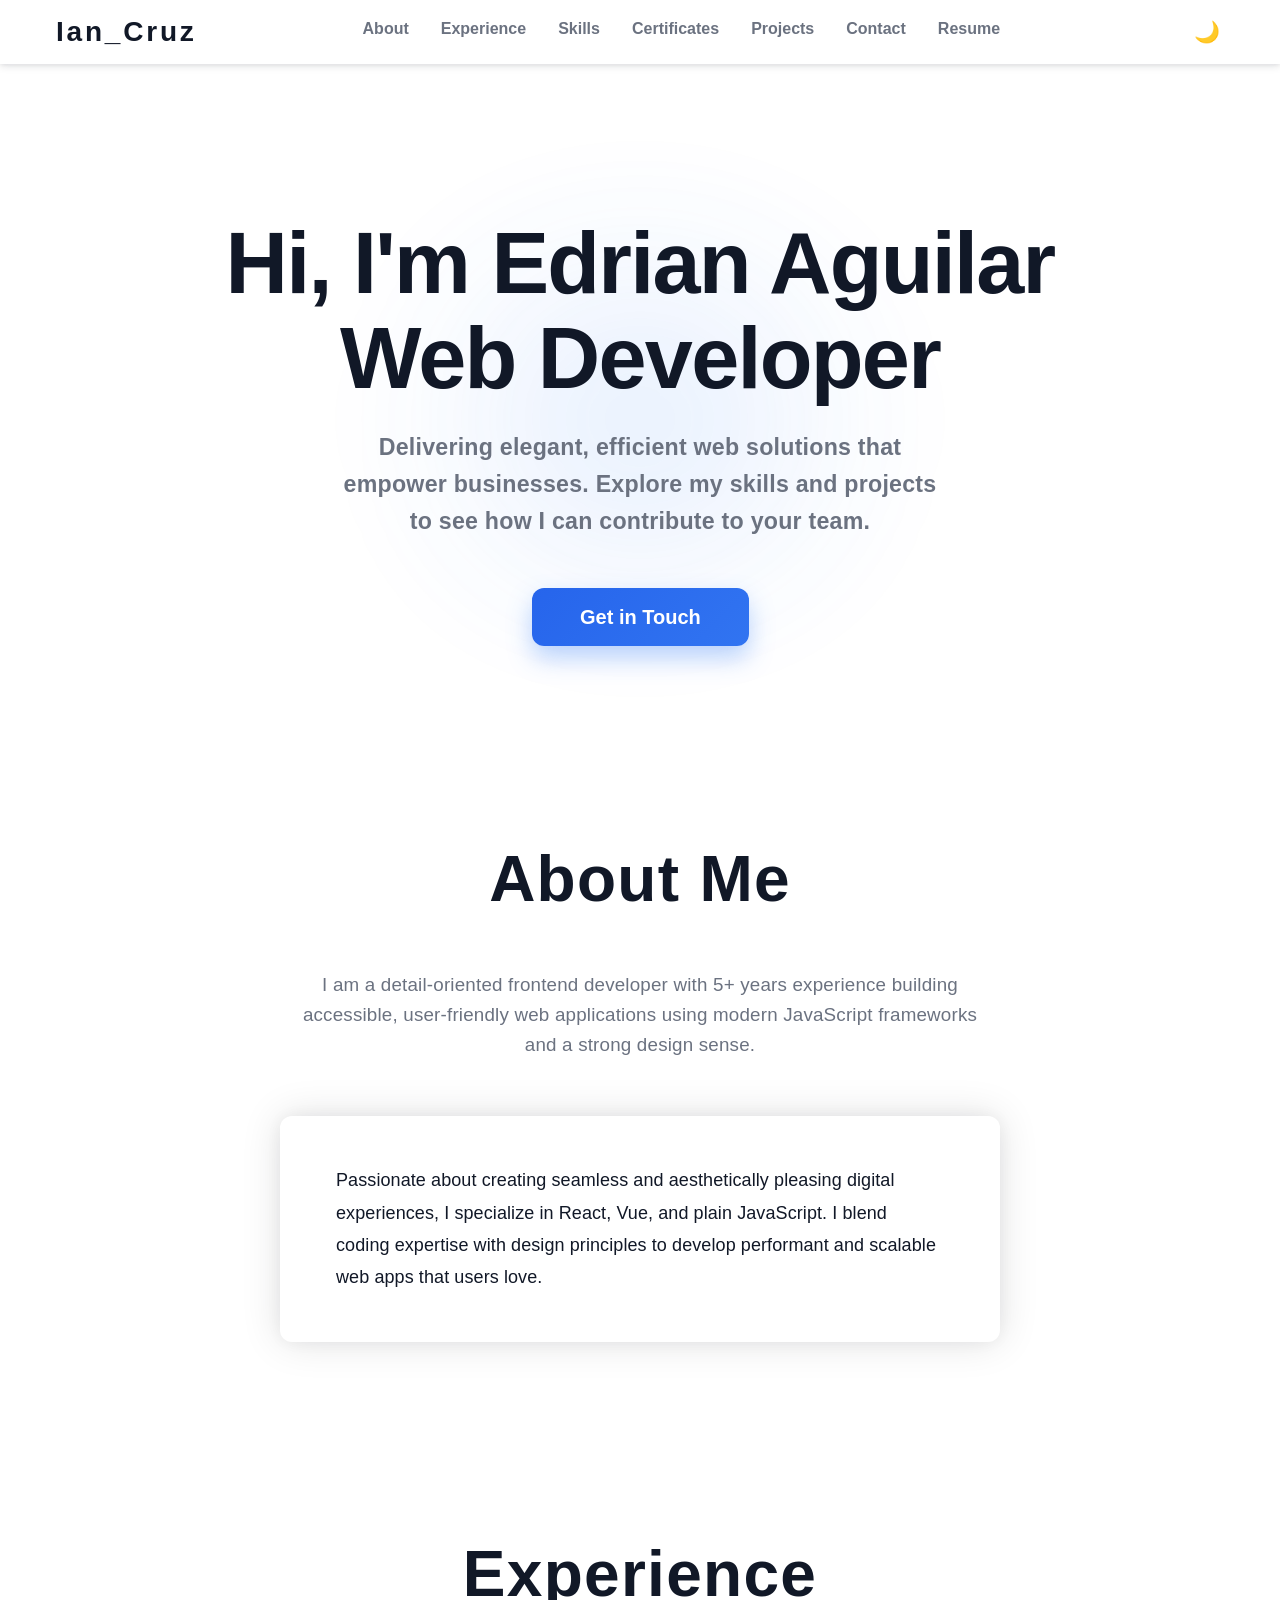
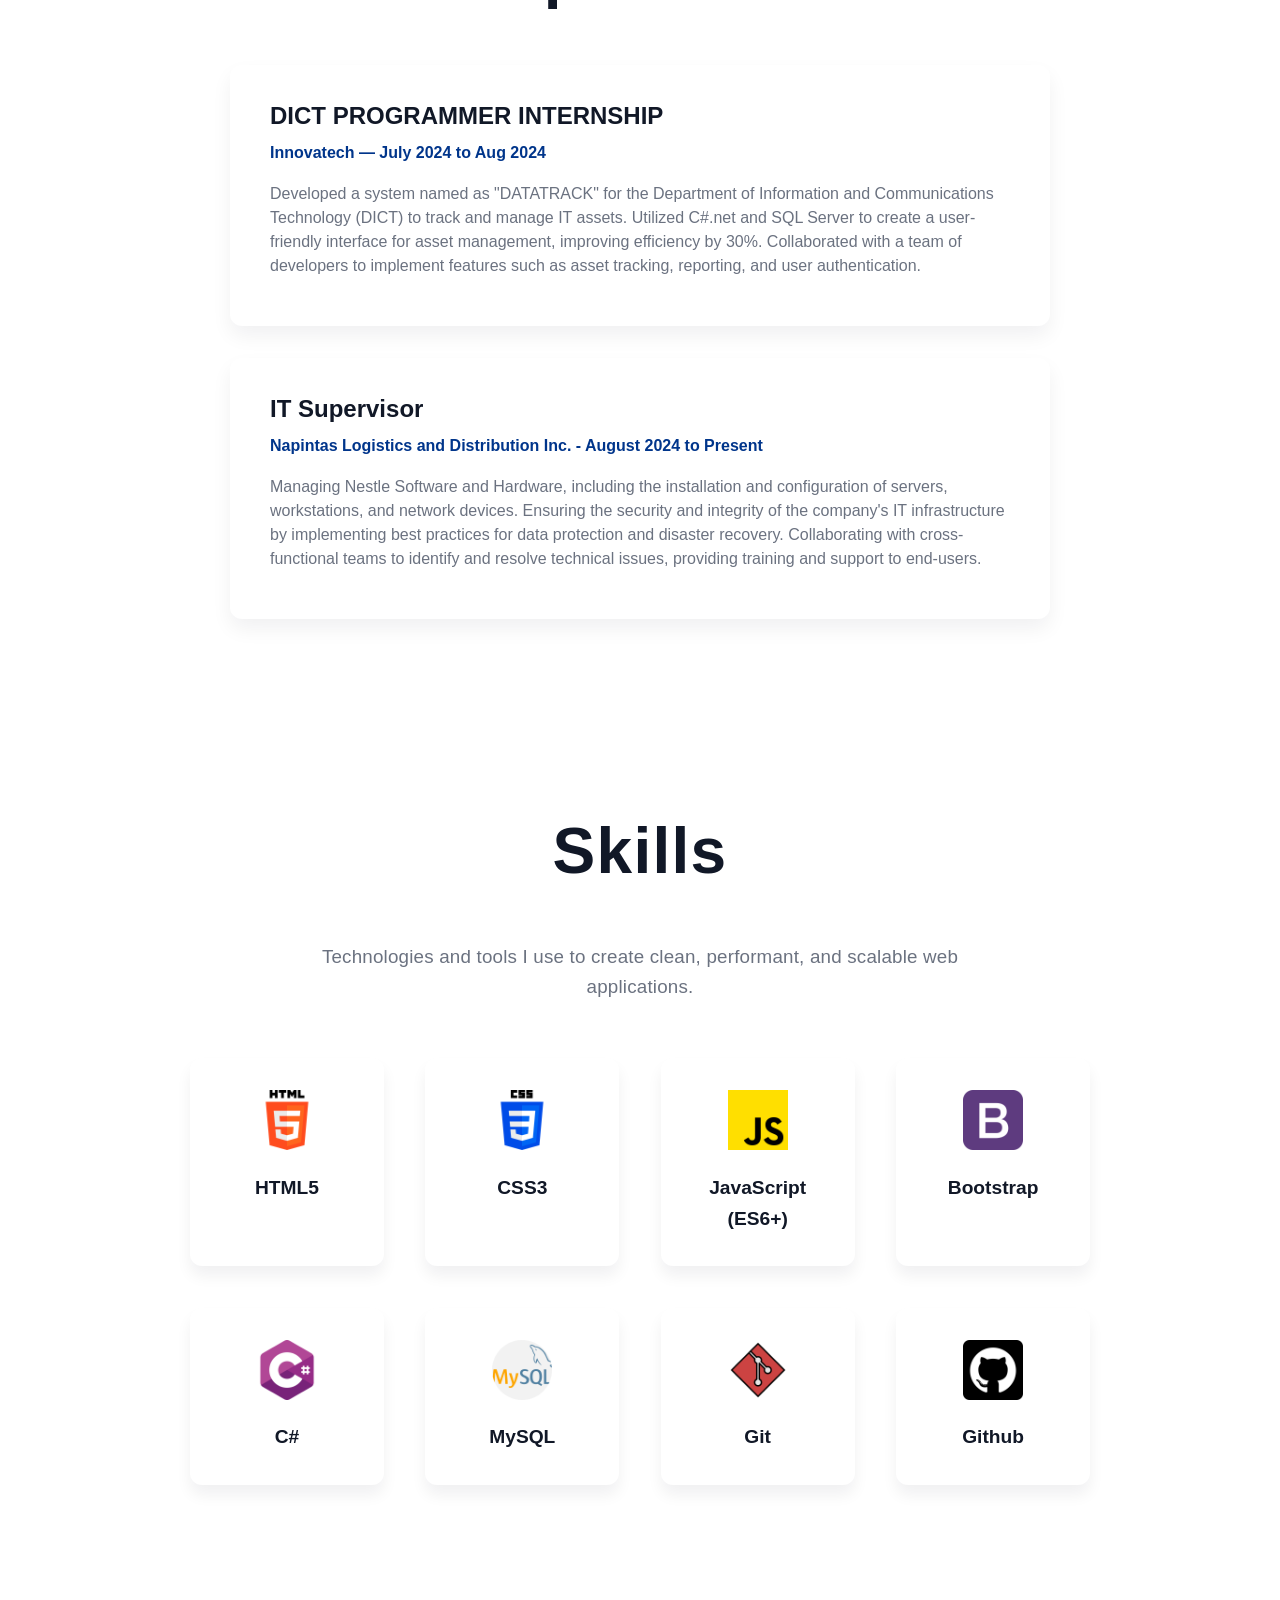
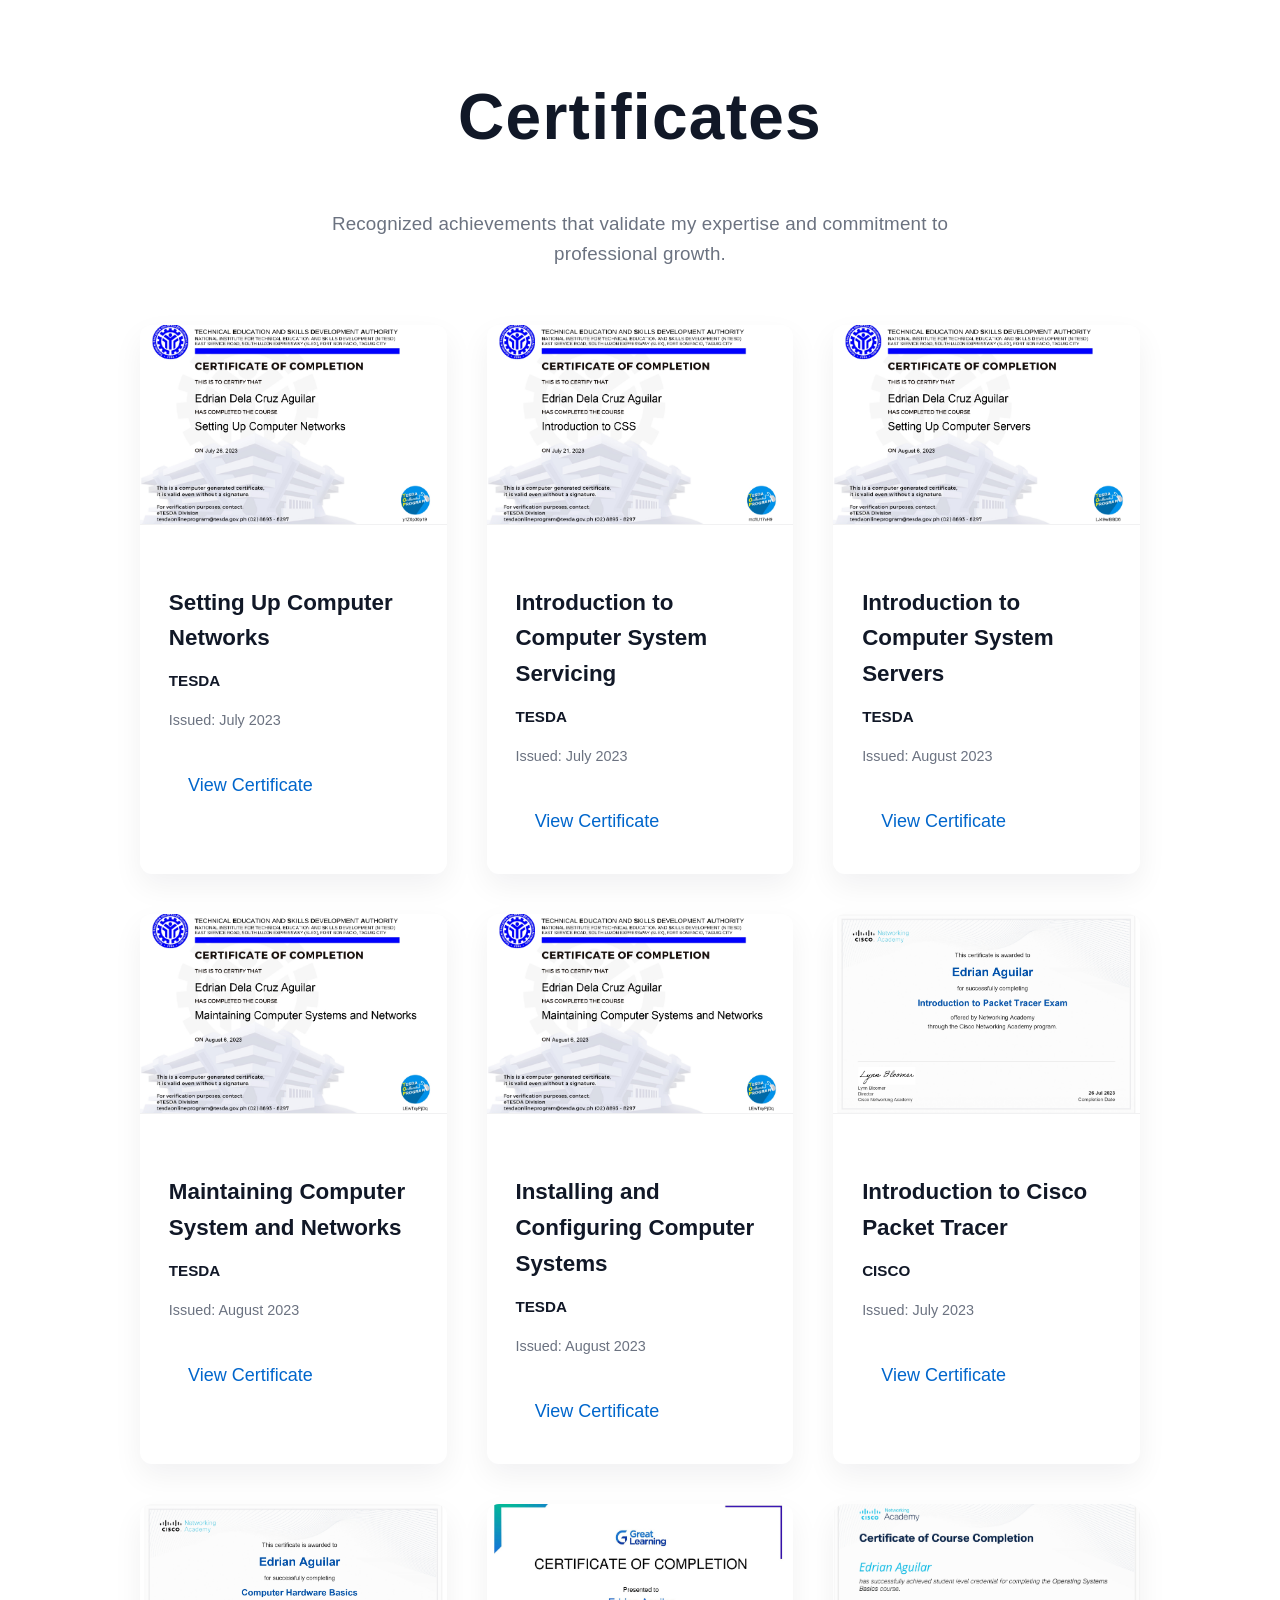
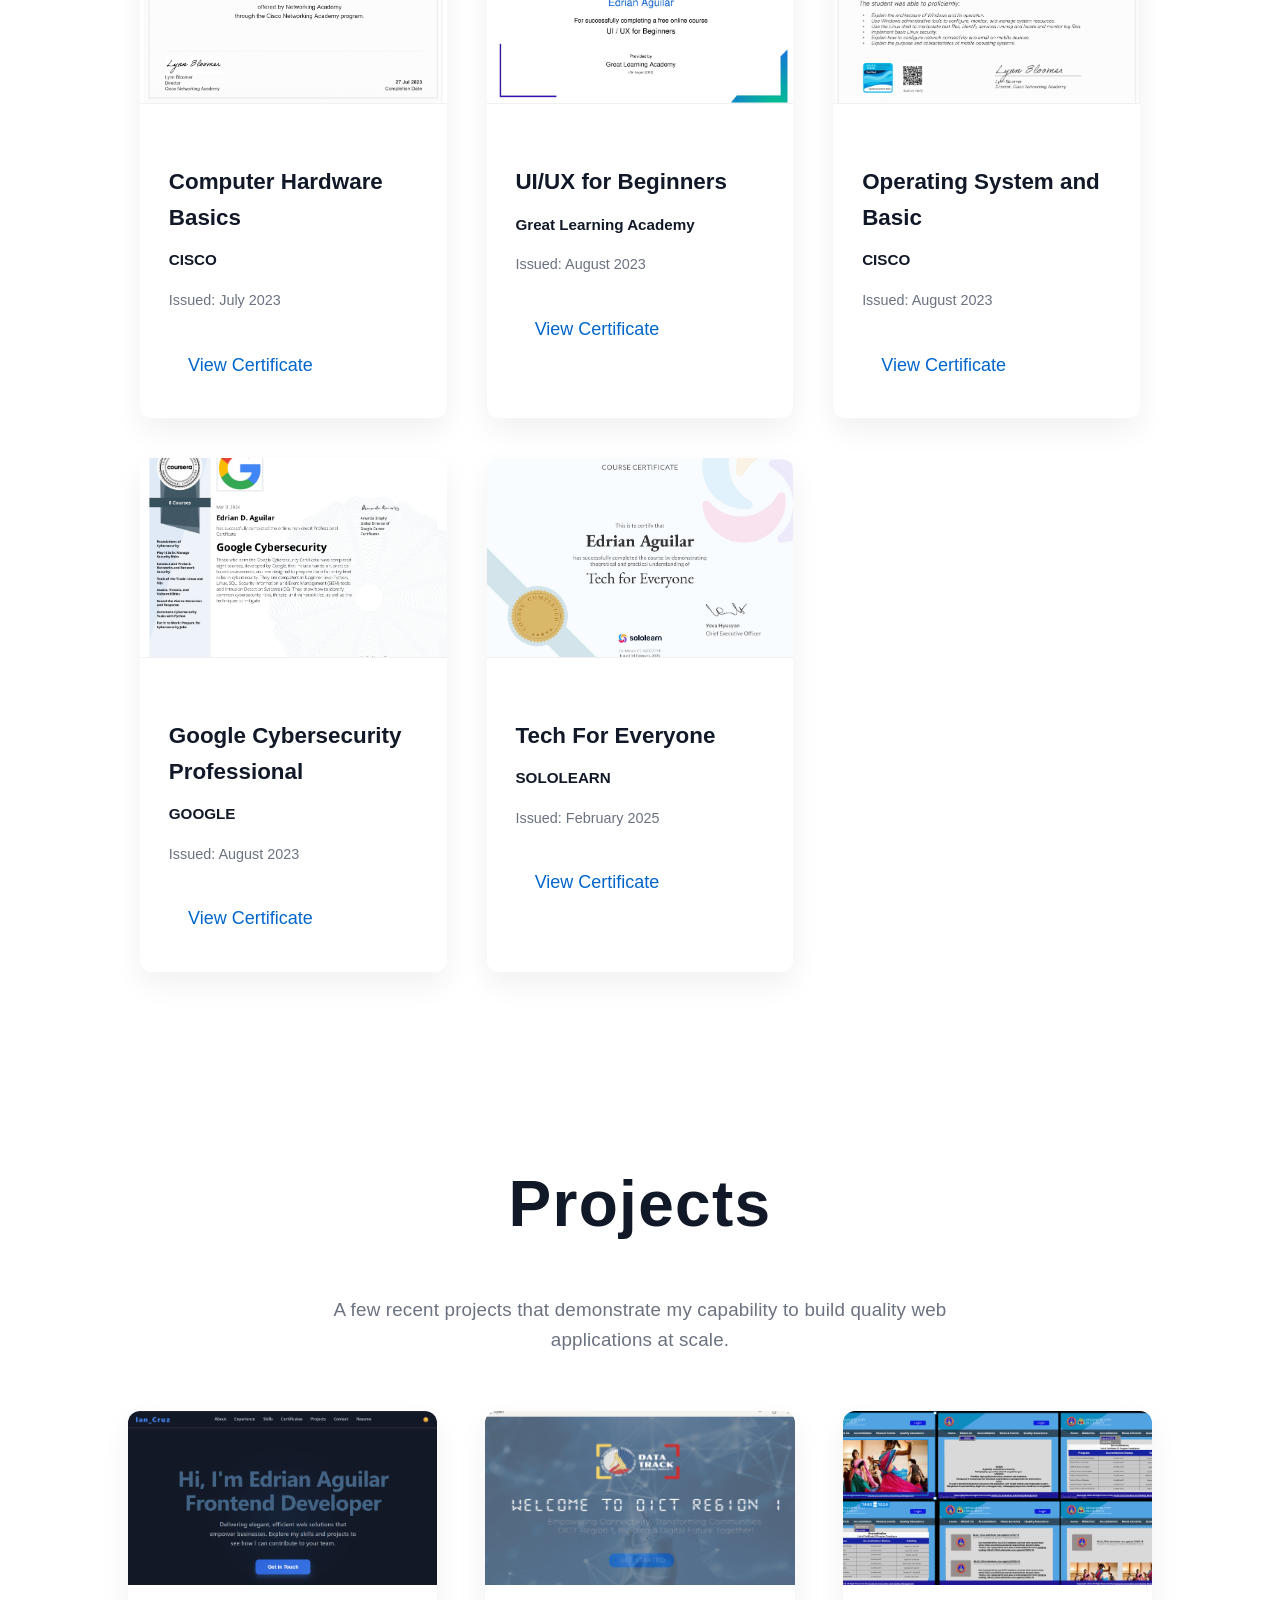
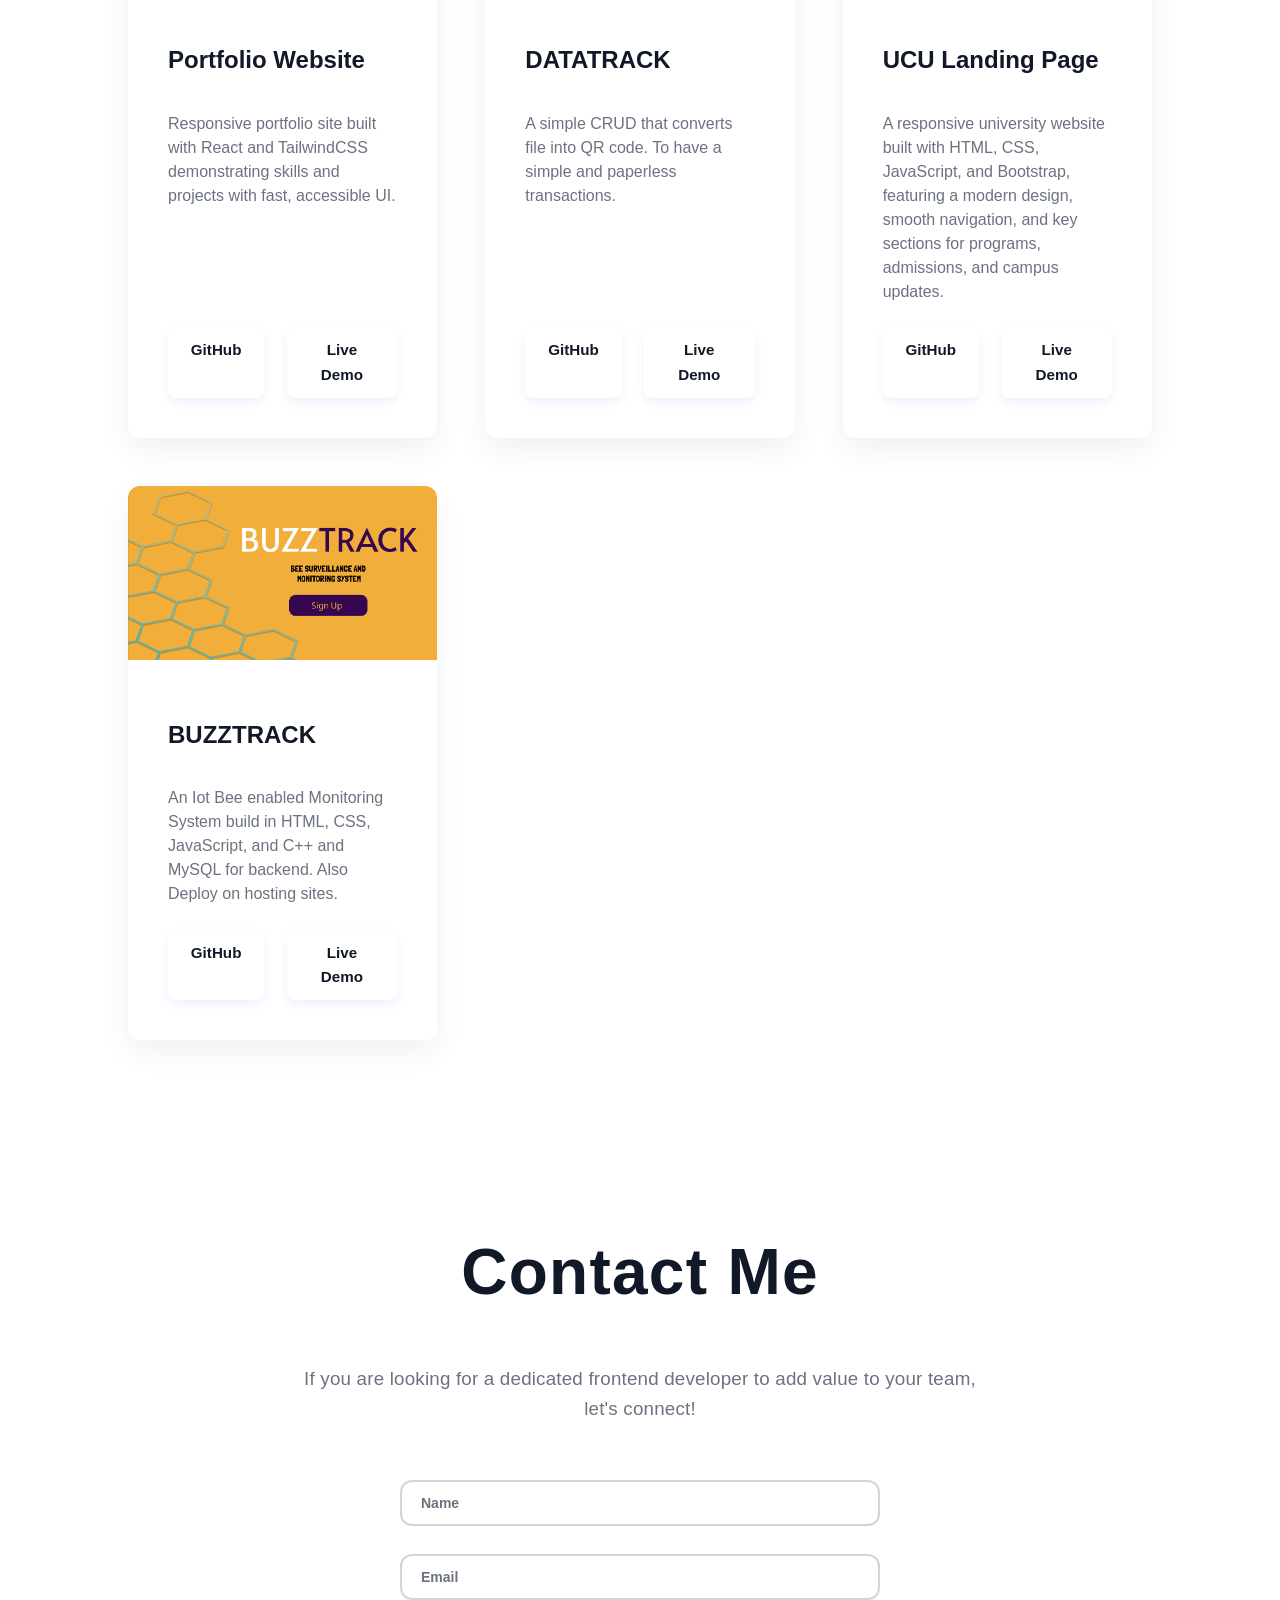
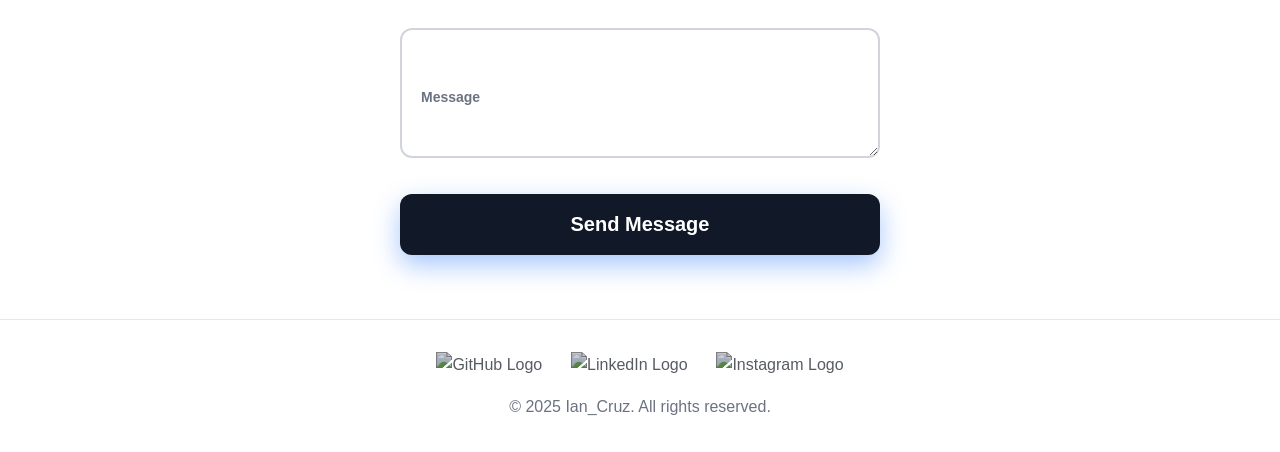
==== commit 1f6b97a6: "Update index.html" ====
--- a/index.html
+++ b/index.html
@@ -275,7 +275,7 @@
         </article>
 
         <article class="project-card" tabindex="0" aria-label="Project: Blog Platform">
-          <img src="Images/FRONT PAGE/UCU MOCKUP.png" alt="Blog Platform Screenshot" class="project-image" loading="lazy" />
+          <img src="UCU MOCKUP.png" alt="Blog Platform Screenshot" class="project-image" loading="lazy" />
           <div class="project-content">
             <h3 class="project-title">UCU Landing Page</h3>
             <p class="project-desc">A responsive university website built with HTML, CSS, JavaScript, and Bootstrap, featuring a modern design, smooth navigation, and key sections for programs, admissions, and campus updates.</p>
@@ -287,7 +287,7 @@
         </article>
         
         <article class="project-card" tabindex="0" aria-label="Project: Blog Platform">
-          <img src="Images/FRONT PAGE/BUZZTRACK.png" alt="Blog Platform Screenshot" class="project-image" loading="lazy" />
+          <img src="BUZZTRACK.png" alt="Blog Platform Screenshot" class="project-image" loading="lazy" />
           <div class="project-content">
             <h3 class="project-title">BUZZTRACK</h3>
             <p class="project-desc">An Iot Bee enabled Monitoring System build in HTML, CSS, JavaScript, and C++ and MySQL for backend. Also Deploy on hosting sites.</p>
